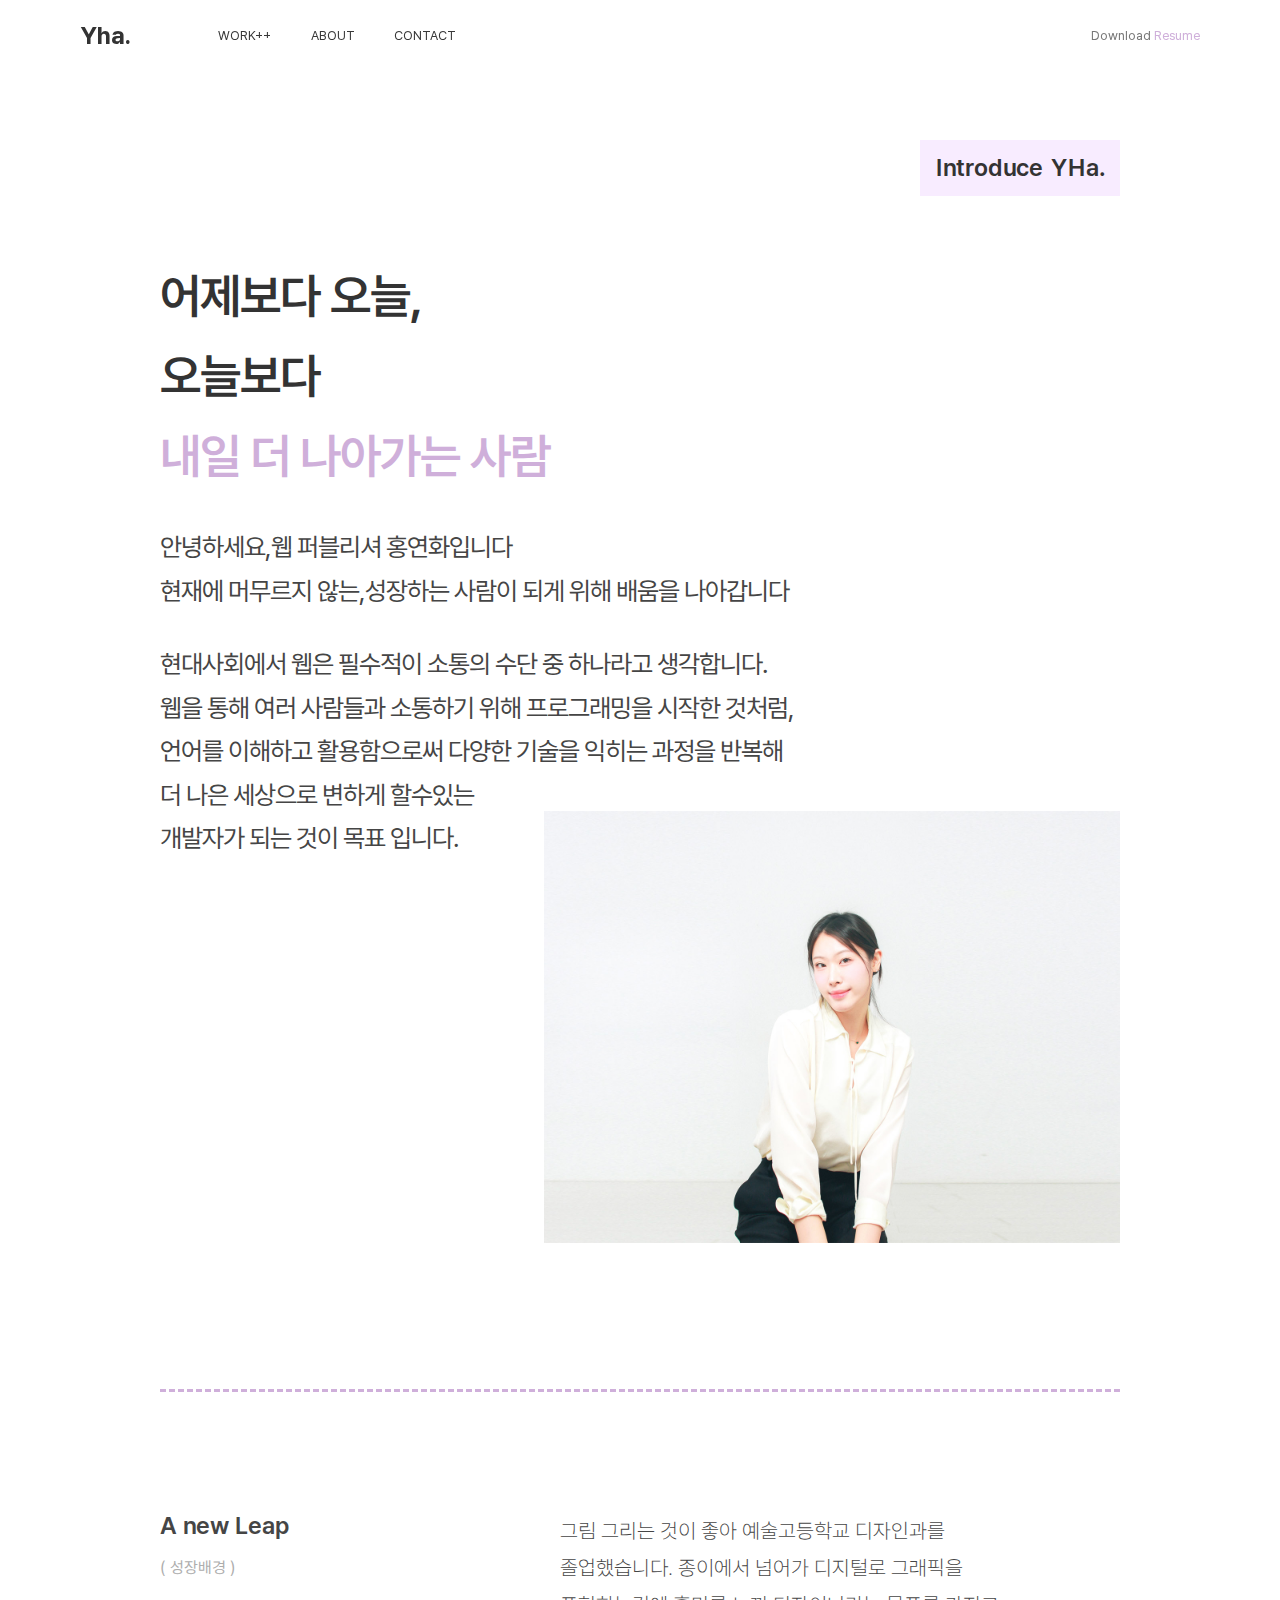
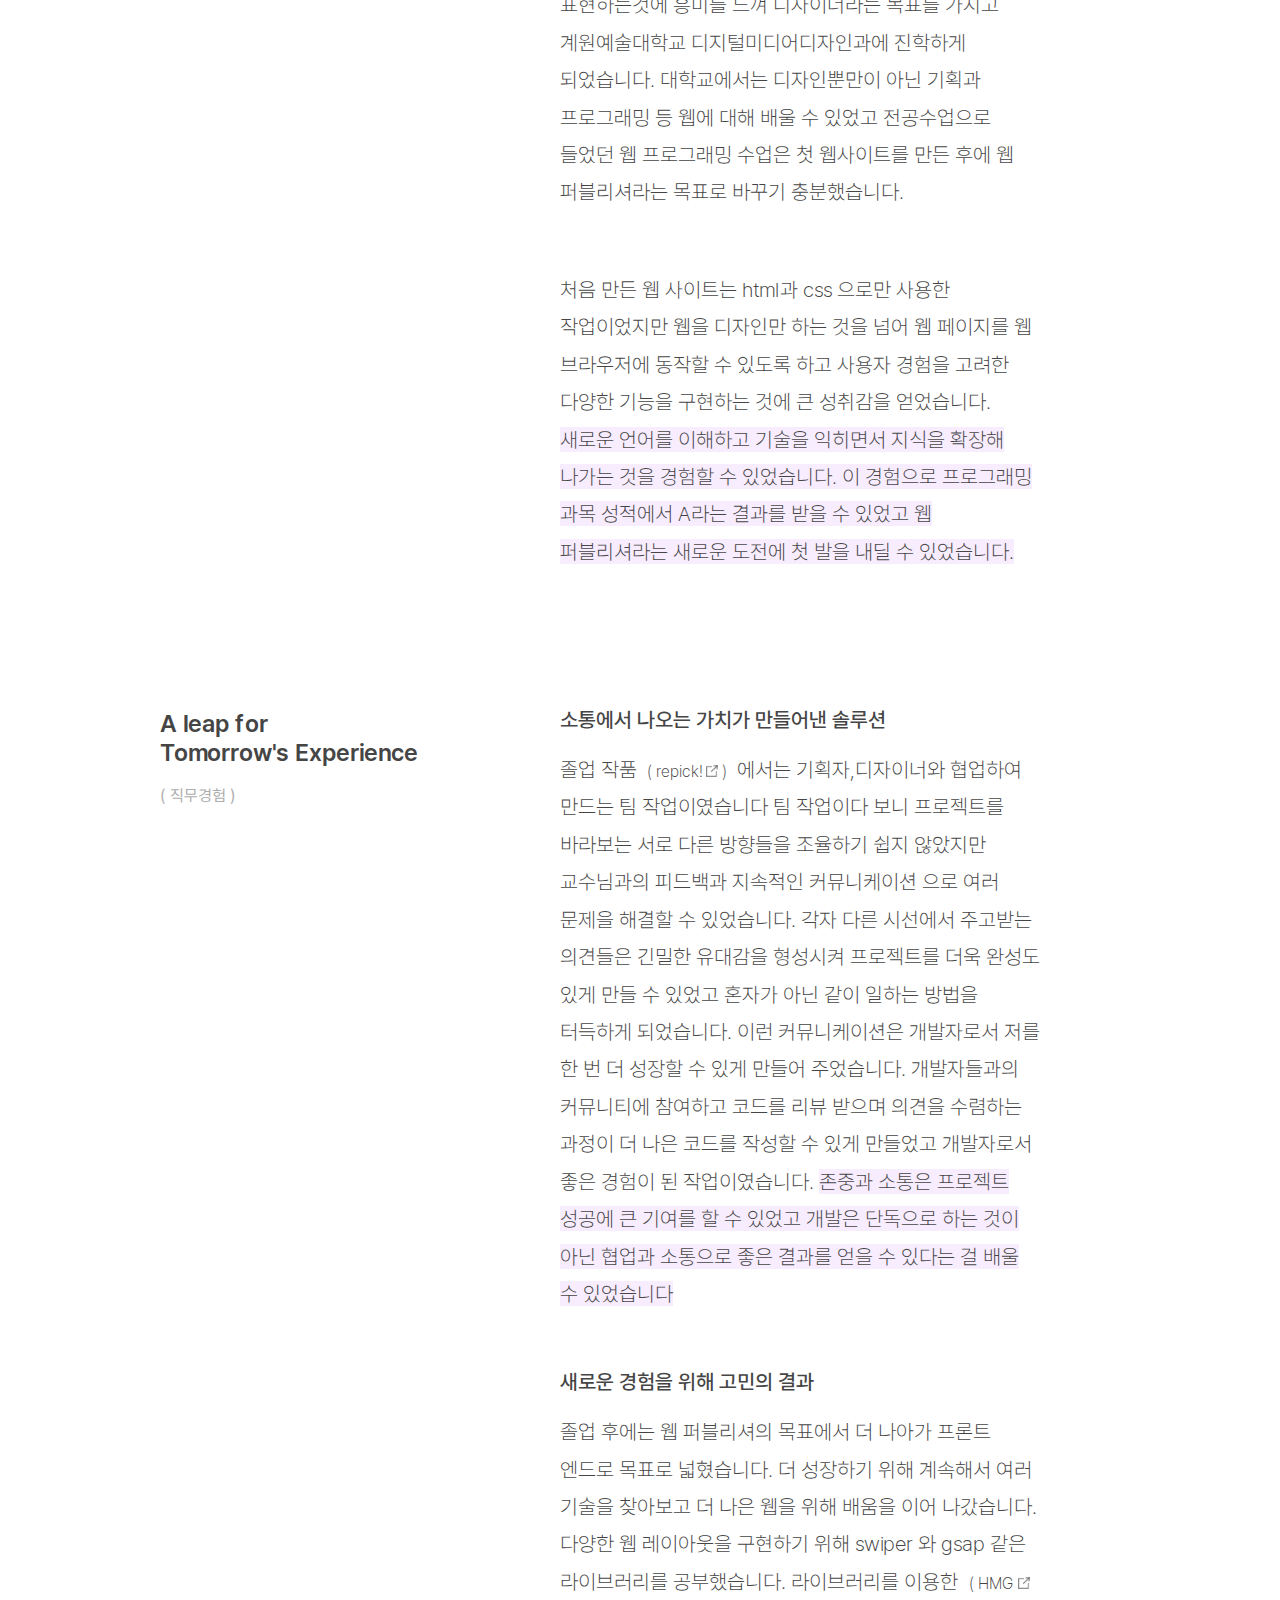
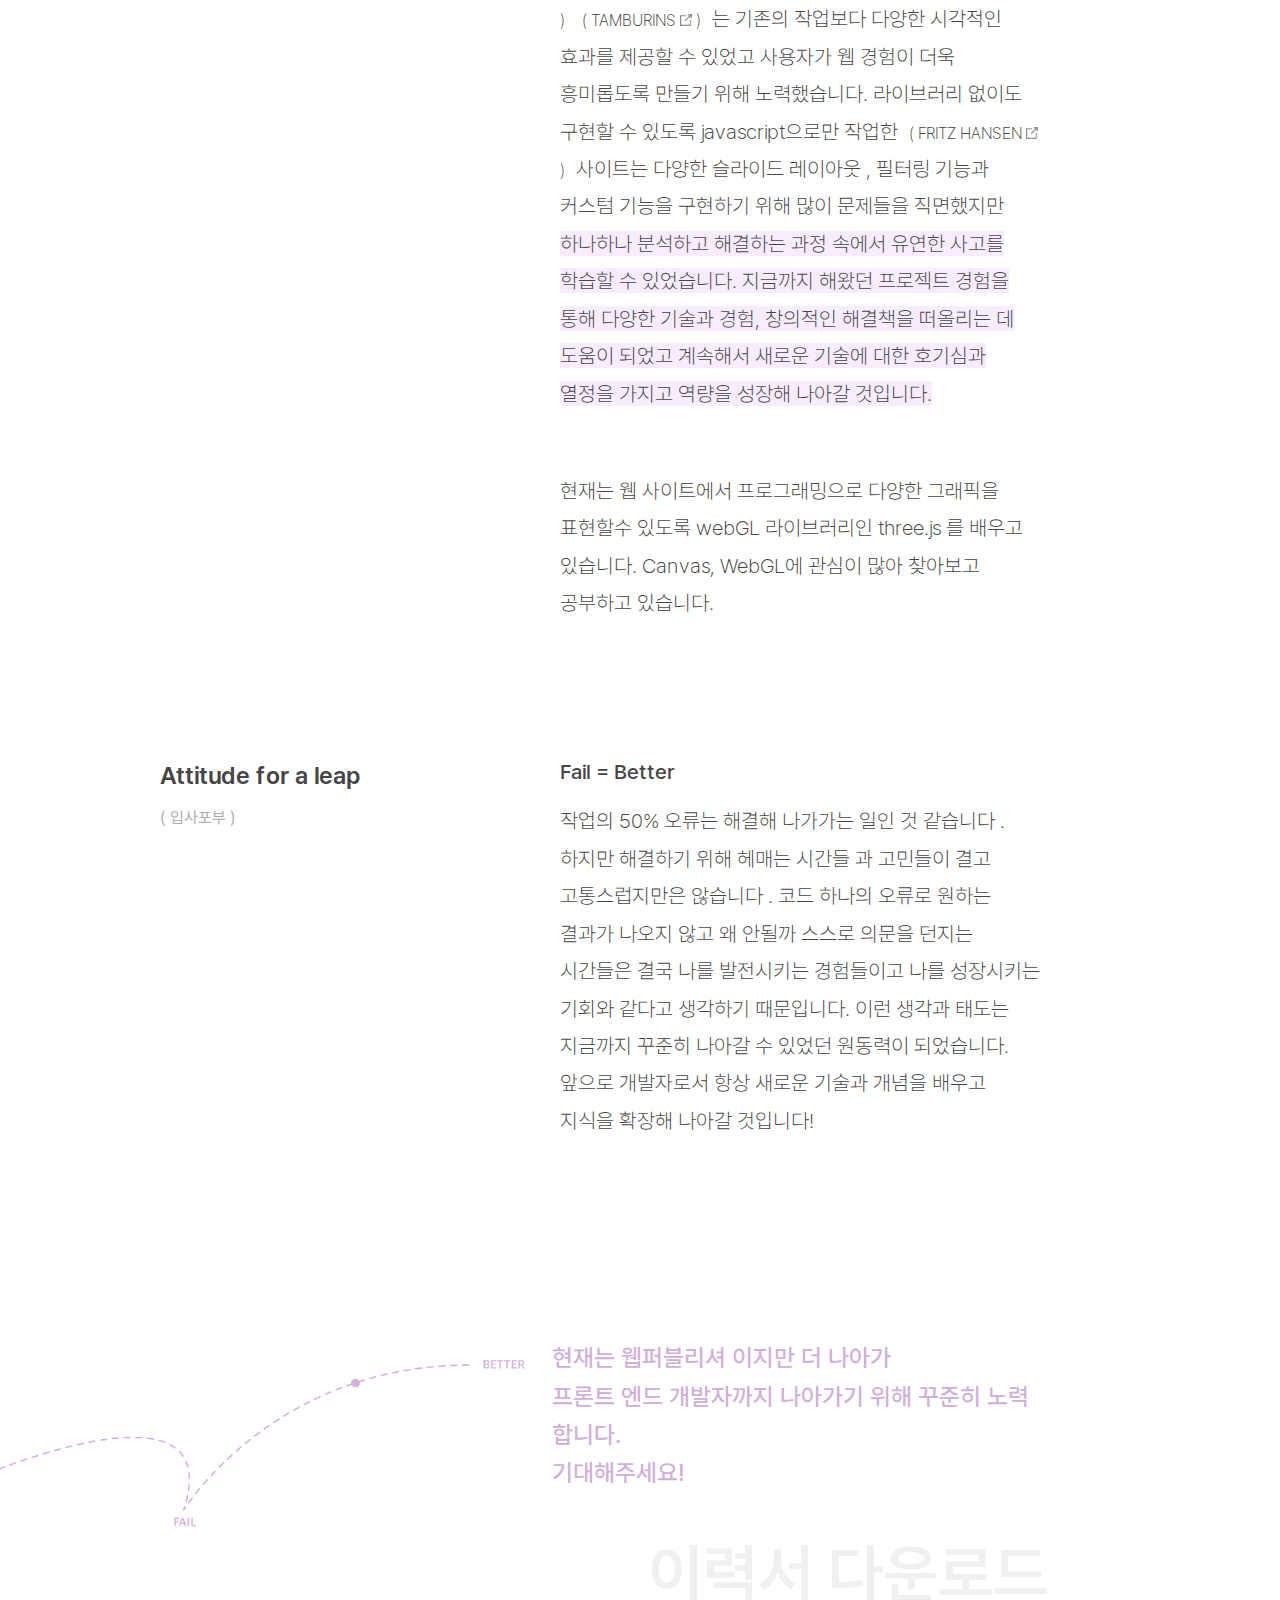
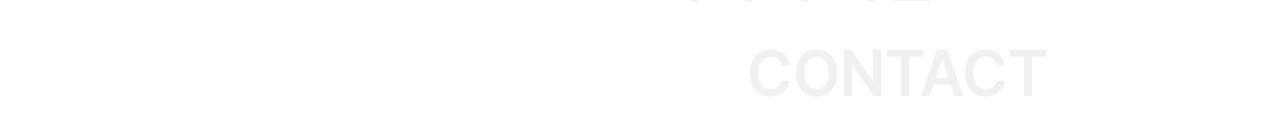
==== about.html @ d507a678 "commit" ====
<!DOCTYPE html>
<html lang="ko">
<head>
    <meta charset="UTF-8">
    <meta http-equiv="X-UA-Compatible" content="IE=edge">
    <meta name="viewport" content="width=device-width, initial-scale=1.0">
    <title>YHa.portfoilo</title>
    <link rel="stylesheet" href="./asset/css/style.css">
    <link href="https://fonts.googleapis.com/css2?family=DM+Sans:wght@400;700&family=Oswald:wght@500&display=swap" rel="stylesheet">
</head>
<body>
    <header>
        <div class="inner">
            <nav class="navigation">
                <div class="logo_wrap">
                    <h1 class="logo">
                        <a href="logo_link">
                            <span>Yha.</span>
                        </a>
                    </h1>
                </div>
                <div class="menu_group">
                    <ul class="menu_item">
                        <li>
                            <a href="" class="menu_link workLink">
                                 <span>(</span>
                                 <strong>WORK++</strong>
                                 <span>)</span>
                            </a>
                        </li>
                        <li>
                            <a href="" class="menu_link aboutLink">
                                <span>(</span>
                                <strong>ABOUT</strong>
                                <span>)</span>
                           </a>
                        </li>
                        <li>
                            <a href="" class="menu_link contactLink">
                                <span>(</span>
                                <strong>CONTACT</strong>
                                <span>)</span>
                           </a>
                        </li>
                        

                    </ul>
                    <div class="resume">
                        <a href="./asset/img/홍연화_이력서_자기소개서.pdf" download class="resume_link">
                            Download <span>Resume</span>
                        </a>
                    </div>
                </div>
                <div class="m_btn">
                    <a href="">
                        <i></i>
                        <i></i>
                    </a>
                </div>
            </nav>
        </div>
    </header>
    <main>
        <div class="inner">
            <div class="introduce_area">
                <section class="sc_intro">
                    <div class="intro_yha">
                        <strong>Introduce<span>YHa.</span></strong>
                    </div>
                    <div class="txt_wrap">
                        <h2 class="main_title">
                            <strong><span>어제보다 오늘,</span></strong>
                            <strong><span>오늘보다</span></strong>
                            <strong class = "bold"><span>내일 더 나아가는 사람</span></strong>
                        </h2>
                        <h3 class="sub_title">
                            안녕하세요,웹 퍼블리셔 홍연화입니다<br>
                            현재에 머무르지 않는,성장하는 사람이 되게 위해 배움을 나아갑니다
                        </h3>
                        <p class="explan">
                            현대사회에서 웹은 필수적이 소통의 수단 중 하나라고 생각합니다.<br>
                            웹을 통해 여러 사람들과 소통하기 위해 프로그래밍을 시작한 것처럼,<br>
                            언어를 이해하고 활용함으로써 다양한 기술을 익히는 과정을 반복해 <br>
                            더 나은 세상으로 변하게 할수있는<br>
                            개발자가 되는 것이 목표 입니다.

                        </p>
                    </div>
                    <div class="img_wrap">
                        <div class="img_box">
                            <img src="./asset/img/aboutImg.jpg" alt="자기소개 이미지 사진">
                        </div>
                    </div>
                </section>
                <div class="contect_group">
                    <section class="sc_bg">
                        <div class="title">
                            <h4>A new Leap</h4>
                            <span>( 성장배경 ) </span>
                        </div>
                        <div class="explan_wrap">
                            <p class="explan">
                                그림 그리는 것이 좋아 예술고등학교 디자인과를 졸업했습니다. 
                                종이에서 넘어가 디지털로 그래픽을 표현하는것에 흥미를 느껴 디자이너라는 목표를 
                                가지고 계원예술대학교 디지털미디어디자인과에 진학하게 되었습니다. 대학교에서는
                                디자인뿐만이 아닌 기획과 프로그래밍 등 웹에 대해 배울 수 있었고 전공수업으로 
                                들었던 웹 프로그래밍 수업은 첫 웹사이트를 만든 후에 웹 퍼블리셔라는 목표로 바꾸기 충분했습니다.
                            </p>
                            <p class="explan">
                                처음 만든 웹 사이트는 html과 css 으로만 사용한 작업이었지만 웹을 디자인만 하는 
                                것을 넘어 웹 페이지를 웹 브라우저에 동작할 수 있도록 하고 사용자 경험을 고려한 
                                다양한 기능을 구현하는 것에 큰 성취감을 얻었습니다. <span class="bold"> 새로운 언어를 이해하고 
                                기술을 익히면서 지식을 확장해 나가는 것을 경험할 수 있었습니다.
                                이 경험으로 프로그래밍 과목 성적에서 A라는 결과를 받을 수 있었고
                                웹 퍼블리셔라는 새로운 도전에 첫 발을 내딜 수 있었습니다.</span>
                            </p>
                        </div>
                    </section>
                    <section class="sc_experience">
                        <div class="title">
                            <h4>A leap for <br>
                                Tomorrow's  Experience
                            </h4>
                            <span>( 직무경험 ) </span>
                        </div>
                        <div class="explan_wrap">
                            <div class="explan_box">
                                <strong class="tit">소통에서 나오는 가치가 만들어낸 솔루션</strong>
                                <p class="explan">
                                    졸업 작품<a href="" class="link"> ( <span>repick!</span> <img src="./asset/img/link_icon.png" alt=""> ) </a>
                                    에서는 기획자,디자이너와 협업하여 만드는 팀 작업이였습니다
                                    팀 작업이다 보니 프로젝트를 바라보는 서로 다른 방향들을 조율하기 쉽지 않았지만
                                    교수님과의 피드백과 지속적인 커뮤니케이션 으로 여러 문제을 해결할 수 있었습니다.
                                    각자 다른 시선에서 주고받는 의견들은 긴밀한 유대감을 형성시켜 프로젝트를 더욱 
                                    완성도 있게 만들 수 있었고 혼자가 아닌 같이 일하는 방법을 터득하게 되었습니다.
                                    이런 커뮤니케이션은 개발자로서 저를 한 번 더 성장할 수 있게 만들어 주었습니다.
                                    개발자들과의 커뮤니티에 참여하고 코드를 리뷰 받으며 의견을 수렴하는 과정이 
                                    더 나은 코드를 작성할 수 있게 만들었고 개발자로서 좋은 경험이 된 작업이였습니다. 
                                    <span class="bold">
                                        존중과 소통은 프로젝트 성공에 큰 기여를 할 수 있었고 개발은 단독으로 하는 것이 
                                        아닌 협업과 소통으로 좋은 결과를 얻을 수 있다는 걸 배울 수 있었습니다
                                    </span>
                                </p>
                                
                            </div>
                            <div class="explan_box">
                                <strong class="tit">새로운 경험을 위해 고민의 결과</strong>
                                <p class="explan">
                                    졸업 후에는 웹 퍼블리셔의 목표에서 더 나아가 프론트 엔드로 목표로 넓혔습니다. 
                                    더 성장하기 위해 계속해서 여러 기술을 찾아보고 더 나은 웹을 위해 배움을 이어 
                                    나갔습니다. 다양한 웹 레이아웃을 구현하기 위해 swiper 와 gsap 같은 라이브러리를
                                    공부했습니다. 라이브러리를 이용한 
                                    <a href="" class="link">( <span>HMG</span> <img src="./asset/img/link_icon.png" alt=""> )</a>  
                                    <a href="" class="link">( <span>TAMBURINS</span> <img src="./asset/img/link_icon.png" alt=""> )</a>  
                                    는 기존의 작업보다 
                                    다양한 시각적인 효과를 제공할 수 있었고 사용자가 웹 경험이 더욱 흥미롭도록
                                    만들기 위해 노력했습니다. 라이브러리 없이도 구현할 수 있도록  javascript으로만
                                    작업한 
                                    <a href="" class="link">( <span>FRITZ HANSEN</span> <img src="./asset/img/link_icon.png" alt=""> )</a>
                                    사이트는 다양한 슬라이드 레이아웃 , 필터링 기능과 커스텀 기능을 구현하기 위해 
                                    많이 문제들을 직면했지만 
                                    <span class="bold">
                                        하나하나 분석하고 해결하는 과정 속에서 유연한 사고를
                                        학습할 수 있었습니다. 지금까지 해왔던 프로젝트 경험을 통해 다양한 기술과 경험, 
                                        창의적인 해결책을 떠올리는 데 도움이 되었고 계속해서 새로운 기술에 대한 
                                        호기심과 열정을 가지고 역량을 성장해 나아갈 것입니다.
                                    </span>
                                </p>
                            </div>
                            <div class="explan_box">
                                <p class="explan">
                                    현재는 웹 사이트에서 프로그래밍으로 다양한 그래픽을 표현할수 
                                    있도록 webGL 라이브러리인 three.js 를 배우고 있습니다.
                                    Canvas, WebGL에 관심이 많아 찾아보고 공부하고 있습니다.
                                </p>
                            </div>
                        </div>
                    </section>
                    <section class="sc_attitude">
                        <div class="title">
                            <h4>Attitude for a leap</h4>
                            <span>( 입사포부 )</span>
                        </div>
                        <div class="explan_wrap">
                            <strong class="tit">Fail = Better</strong>
                            <p class="explan">
                                작업의 50% 오류는 해결해 나가가는 일인 것 같습니다 . 하지만 해결하기 위해 
                                헤매는 시간들 과 고민들이 결고 고통스럽지만은 않습니다 . 코드 하나의 오류로 
                                원하는 결과가 나오지 않고 왜 안될까 스스로 의문을 던지는 시간들은 결국 나를 
                                발전시키는 경험들이고 나를 성장시키는 기회와 같다고 생각하기 때문입니다. 
                                이런 생각과 태도는 지금까지 꾸준히 나아갈 수 있었던 원동력이 되었습니다.
                                앞으로 개발자로서 항상 새로운 기술과 개념을 배우고 지식을 확장해 나아갈 것입니다!
                            </p>
                        </div>
                    </section>
                </div>
            </div>
        </div>
        <div class="footer_wrap">
            <div class="img_wrap">
                <div class="img_box"><img src="./asset/img/Fail_better.png" alt=""></div>
            </div>
            
            <div class="txt_wrap">
                <p class="explan">
                    현재는 웹퍼블리셔 이지만 더 나아가 <br>
                    프론트 엔드 개발자까지 나아가기 위해 꾸준히 노력합니다.<br>
                    기대해주세요!
                </p>
                <div class="resume">
                    <a href="./asset/img/홍연화_이력서_자기소개서.pdf" download class="download" >이력서 다운로드</a>
                    <a href="" class="contactLink">CONTACT</a>
                </div>
            </div>
            
        </div>
    </main>
 
    <script src="./asset/js/common.js"></script>
    <script src="./asset/js/about.js"></script>
</body>
</html>
---- asset/css/style.css ----
@charset "UTF-8";
@import url("https://fonts.googleapis.com/css2?family=DM+Sans:wght@400;700&family=Oswald:wght@500&display=swap");
@font-face {
  font-family: "Pretendard";
  font-weight: 700;
  font-display: swap;
  src: url("../font/Pretendard-Bold.woff") format("woff");
}
@font-face {
  font-family: "Pretendard";
  font-weight: 600;
  font-display: swap;
  src: url("../font/Pretendard-SemiBold.woff") format("woff");
}
@font-face {
  font-family: "Pretendard";
  font-weight: 500;
  font-display: swap;
  src: url("../font/Pretendard-Medium.woff") format("woff");
}
@font-face {
  font-family: "Pretendard";
  font-weight: 400;
  font-display: swap;
  src: url("../font/Pretendard-Regular.woff") format("woff");
}
@font-face {
  font-family: "Pretendard";
  font-weight: 300;
  font-display: swap;
  src: url("../font/Pretendard-Light.woff") format("woff");
}
@font-face {
  font-family: "Pretendard";
  font-weight: 200;
  font-display: swap;
  src: url("../font/Pretendard-ExtraLight.woff") format("woff");
}
:root {
  --bgColor: #f4f2f4;
  --bgColorG:#ebebeb;
  --pointColor: #cfafda;
}

body {
  font-family: "Pretendard";
  font-size: 16px;
  color: #222;
  position: relative;
  line-height: 1;
}

.blind {
  position: absolute;
  width: 1px;
  height: 1px;
  overflow: hidden;
  clip: rect(0 0 0 0);
  margin: -1px;
}

.inner {
  padding: 0 6.25vw;
  box-sizing: border-box;
}

html, body, div, span, applet, object, iframe,
h1, h2, h3, h4, h5, h6, p, blockquote, pre,
a, abbr, acronym, address, big, cite, code,
del, dfn, em, img, ins, kbd, q, s, samp,
small, strike, strong, sub, sup, tt, var,
b, u, i, center,
dl, dt, dd, ol, ul, li,
fieldset, form, label, legend,
table, caption, tbody, tfoot, thead, tr, th, td,
article, aside, canvas, details, embed,
figure, figcaption, footer, header, hgroup,
menu, nav, output, ruby, section, summary,
time, mark, audio, video {
  margin: 0;
  padding: 0;
  border: 0;
  font-size: 100%;
  font: inherit;
  vertical-align: baseline;
}

/* HTML5 display-role reset for older browsers */
article, aside, details, figcaption, figure,
footer, header, hgroup, menu, nav, section {
  display: block;
}

body {
  line-height: 1;
}

ol, ul {
  list-style: none;
}

blockquote, q {
  quotes: none;
}

blockquote:before, blockquote:after,
q:before, q:after {
  content: "";
  content: none;
}

table {
  border-collapse: collapse;
  border-spacing: 0;
}

a {
  text-decoration: none;
  color: inherit;
}

img {
  vertical-align: top;
}

button {
  border: 0;
  outline: none;
  box-shadow: none;
  background-color: transparent;
}

header {
  position: relative;
  width: 100%;
  z-index: 100;
  color: #383838;
  position: fixed;
  top: 0;
  left: 0;
  font-family: "Pretendard";
}
header ::before {
  content: "";
  position: fixed;
  top: 0;
  left: 0;
  width: 100%;
  height: 0px;
  background-color: transparent;
  -webkit-backdrop-filter: blur(3px);
          backdrop-filter: blur(3px);
  z-index: -1;
  transition: all 0.5s ease;
}
header.on ::before {
  height: 80px;
}

.navigation {
  position: relative;
  display: flex;
  align-items: center;
  justify-content: space-between;
  padding: 1.5rem 0;
  box-sizing: border-box;
}
.navigation .logo_wrap {
  position: relative;
  width: auto;
  margin-right: 6.25vw;
}
.navigation .logo_wrap .logo {
  color: #333333;
  font-size: 1.5rem;
  font-weight: 700;
}
.navigation .logo_wrap .logo a {
  display: block;
  display: flex;
  align-items: center;
}
.navigation .menu_group {
  position: relative;
  width: 100%;
  display: flex;
  align-items: center;
  justify-content: space-between;
  font-size: 0.8rem;
  font-weight: 400;
}
@media (max-width: 767px) {
  .navigation .menu_group {
    display: none;
    opacity: 0;
    flex-direction: column;
    justify-content: start;
    align-items: start;
    position: fixed;
    top: 0;
    right: 0;
    width: 100%;
    height: 100%;
    padding: 6.25vw;
    box-sizing: border-box;
    font-size: 2rem;
    font-weight: 600;
    background-color: rgba(0, 0, 0, 0.9450980392);
    color: #fff;
  }
}
.navigation .menu_group .menu_item {
  position: relative;
  display: flex;
}
@media (max-width: 767px) {
  .navigation .menu_group .menu_item {
    flex-direction: column;
    width: 100%;
    margin-top: 2rem;
    padding: 2rem 0;
    box-sizing: border-box;
    border-bottom: 1px solid #ADADAD;
  }
}
.navigation .menu_group .menu_item li:not(:nth-child(3)) {
  margin-right: 2vw;
}
@media (max-width: 767px) {
  .navigation .menu_group .menu_item li {
    margin: 1rem 0;
  }
}
.navigation .menu_group .menu_item li a {
  display: block;
}
.navigation .menu_group .menu_item li a span {
  display: inline-block;
  opacity: 0;
  visibility: hidden;
  transition: 0.3s ease;
}
.navigation .menu_group .menu_item li a span:nth-child(1) {
  transform: translateX(0);
}
.navigation .menu_group .menu_item li a span:nth-child(3) {
  transform: translateX(0);
}
.navigation .menu_group .menu_item li a:hover span {
  opacity: 1;
  visibility: visible;
}
.navigation .menu_group .menu_item li a:hover span:nth-child(1) {
  transform: translateX(-0.5rem);
}
.navigation .menu_group .menu_item li a:hover span:nth-child(3) {
  transform: translateX(0.5rem);
}
.navigation .menu_group .resume {
  position: relative;
  color: #777777;
  line-height: 1.8;
}
@media (max-width: 767px) {
  .navigation .menu_group .resume {
    width: 100%;
    margin-top: 2rem;
    padding: 6.25vw 20px;
    box-sizing: border-box;
  }
}
.navigation .menu_group .resume a {
  display: block;
}
.navigation .menu_group .resume span {
  color: var(--pointColor);
}
.navigation .menu_group .resume :hover ::after {
  width: 100%;
}
@media (max-width: 767px) {
  .navigation .menu_group .resume :hover ::after {
    width: 0;
  }
}
.navigation .menu_group .resume ::after {
  content: "";
  display: block;
  width: 0%;
  height: 2px;
  position: absolute;
  bottom: 0;
  left: 0;
  background-color: var(--pointColor);
  transition: all 0.5s ease;
}
.navigation .m_btn {
  position: relative;
  width: 100%;
  height: 32px;
  display: none;
}
@media (max-width: 767px) {
  .navigation .m_btn {
    display: block;
  }
}
.navigation .m_btn a {
  position: absolute;
  top: 0;
  right: 0;
  width: 32px;
  height: 100%;
  display: flex;
  flex-direction: column;
  justify-content: space-evenly;
}
.navigation .m_btn a i {
  display: block;
  width: 100%;
  height: 3px;
  background-color: #000;
  transform-origin: 25% 45%;
  transition: all 0.5s ease;
}
.navigation .m_btn a i.open {
  background-color: #fff;
}
.navigation .m_btn a i.open:nth-child(1) {
  transform: rotate(45deg);
}
.navigation .m_btn a i.open:nth-child(2) {
  transform: rotate(-45deg);
}

main {
  position: relative;
  width: 100%;
  height: auto;
}

.sc_main {
  position: relative;
  width: 100%;
  height: calc(100vh - 160px);
  margin: 80px 0;
  overflow: hidden;
}
.sc_main .main_visual {
  padding: 80px 0;
  box-sizing: border-box;
  display: flex;
  flex-direction: column;
  align-items: center;
}
@media (max-width: 767px) {
  .sc_main .main_visual {
    align-items: start;
    padding: 60px 0;
  }
}
.sc_main .main_visual .date {
  font-size: 1.5rem;
  font-weight: 500;
  color: #ccc;
}
@media (max-width: 1440px) {
  .sc_main .main_visual .date {
    font-size: 1.2rem;
  }
}
@media (max-width: 1024px) {
  .sc_main .main_visual .date {
    font-size: 1rem;
  }
}
.sc_main .main_visual .date span {
  margin-right: 1rem;
  color: var(--pointColor);
}
.sc_main .main_visual .title {
  margin: 120px 0 30px 0;
  cursor: pointer;
}
@media (max-width: 1440px) {
  .sc_main .main_visual .title {
    margin: 90px 0 30px 0;
  }
}
@media (max-width: 1440px) {
  .sc_main .main_visual .title {
    margin: 70px 0 20px 0;
  }
}
@media (max-width: 767px) {
  .sc_main .main_visual .title {
    margin: 60px 0 30px;
  }
}
.sc_main .main_visual .title .name {
  display: flex;
}
.sc_main .main_visual .title .name > strong {
  position: relative;
  height: 190px;
  overflow: hidden;
  display: block;
}
@media (max-width: 1440px) {
  .sc_main .main_visual .title .name > strong {
    height: 145px;
  }
}
@media (max-width: 1024px) {
  .sc_main .main_visual .title .name > strong {
    height: 110px;
  }
}
@media (max-width: 767px) {
  .sc_main .main_visual .title .name > strong {
    height: 60px;
  }
}
.sc_main .main_visual .title .name > strong:nth-child(1) {
  width: 160px;
  transform: translateX(30px);
}
@media (max-width: 1440px) {
  .sc_main .main_visual .title .name > strong:nth-child(1) {
    width: 120px;
  }
}
@media (max-width: 1024px) {
  .sc_main .main_visual .title .name > strong:nth-child(1) {
    width: 100px;
  }
}
@media (max-width: 767px) {
  .sc_main .main_visual .title .name > strong:nth-child(1) {
    width: 45px;
    transform: translateX(0);
  }
}
.sc_main .main_visual .title .name > strong:nth-child(2) {
  width: 128px;
}
@media (max-width: 1440px) {
  .sc_main .main_visual .title .name > strong:nth-child(2) {
    width: 95px;
  }
}
@media (max-width: 1024px) {
  .sc_main .main_visual .title .name > strong:nth-child(2) {
    width: 75px;
  }
}
@media (max-width: 767px) {
  .sc_main .main_visual .title .name > strong:nth-child(2) {
    width: 40px;
  }
}
.sc_main .main_visual .title .name > strong:nth-child(3) {
  width: 132px;
}
@media (max-width: 1440px) {
  .sc_main .main_visual .title .name > strong:nth-child(3) {
    width: 95px;
  }
}
@media (max-width: 1024px) {
  .sc_main .main_visual .title .name > strong:nth-child(3) {
    width: 75px;
  }
}
@media (max-width: 767px) {
  .sc_main .main_visual .title .name > strong:nth-child(3) {
    width: 40px;
  }
}
.sc_main .main_visual .title .name > strong:nth-child(4) {
  width: 135px;
}
@media (max-width: 1440px) {
  .sc_main .main_visual .title .name > strong:nth-child(4) {
    width: 95px;
  }
}
@media (max-width: 1024px) {
  .sc_main .main_visual .title .name > strong:nth-child(4) {
    width: 75px;
  }
}
@media (max-width: 767px) {
  .sc_main .main_visual .title .name > strong:nth-child(4) {
    width: 40px;
  }
}
.sc_main .main_visual .title .name > strong:nth-child(5) {
  width: 130px;
}
@media (max-width: 1440px) {
  .sc_main .main_visual .title .name > strong:nth-child(5) {
    width: 95px;
  }
}
@media (max-width: 1024px) {
  .sc_main .main_visual .title .name > strong:nth-child(5) {
    width: 75px;
  }
}
@media (max-width: 767px) {
  .sc_main .main_visual .title .name > strong:nth-child(5) {
    width: 40px;
  }
}
.sc_main .main_visual .title .name > strong:nth-child(6) {
  width: 184px;
}
@media (max-width: 1440px) {
  .sc_main .main_visual .title .name > strong:nth-child(6) {
    width: 135px;
  }
}
@media (max-width: 1024px) {
  .sc_main .main_visual .title .name > strong:nth-child(6) {
    width: 100px;
  }
}
@media (max-width: 767px) {
  .sc_main .main_visual .title .name > strong:nth-child(6) {
    width: 55px;
  }
}
.sc_main .main_visual .title .name > strong:nth-child(7) {
  width: 124px;
}
@media (max-width: 1440px) {
  .sc_main .main_visual .title .name > strong:nth-child(7) {
    width: 95px;
  }
}
@media (max-width: 1024px) {
  .sc_main .main_visual .title .name > strong:nth-child(7) {
    width: 70px;
  }
}
@media (max-width: 767px) {
  .sc_main .main_visual .title .name > strong:nth-child(7) {
    width: 35px;
  }
}
.sc_main .main_visual .title .name > strong span {
  position: absolute;
  width: 100%;
  height: 100%;
  bottom: -100%;
  left: 0;
  opacity: 0;
  font-size: 220px;
  font-weight: 700;
  color: #454545;
}
@media (max-width: 1440px) {
  .sc_main .main_visual .title .name > strong span {
    font-size: 160px;
  }
}
@media (max-width: 1024px) {
  .sc_main .main_visual .title .name > strong span {
    font-size: 120px;
  }
}
@media (max-width: 767px) {
  .sc_main .main_visual .title .name > strong span {
    font-size: 4rem;
  }
}
.sc_main .main_visual .intro {
  display: flex;
  justify-content: center;
}
@media (max-width: 767px) {
  .sc_main .main_visual .intro {
    flex-direction: column;
    width: 100%;
  }
}
.sc_main .main_visual .intro .line {
  margin-left: 9vw;
  width: 6.25vw;
  height: 3px;
}
@media (max-width: 767px) {
  .sc_main .main_visual .intro .line {
    margin: 0;
    width: 20vw;
    margin-bottom: 30px;
  }
}
.sc_main .main_visual .intro .line i {
  width: 0%;
  height: 100%;
  background-color: var(--pointColor);
  display: block;
  margin-top: 1vw;
}
.sc_main .main_visual .intro .explan {
  margin-left: 2vw;
}
@media (max-width: 767px) {
  .sc_main .main_visual .intro .explan {
    margin: 0;
  }
}
.sc_main .main_visual .intro .explan strong {
  position: relative;
  display: block;
  width: 420px;
  height: 3rem;
  overflow: hidden;
}
@media (max-width: 1440px) {
  .sc_main .main_visual .intro .explan strong {
    width: 320px;
    height: 2rem;
  }
}
@media (max-width: 1024px) {
  .sc_main .main_visual .intro .explan strong {
    width: 220px;
    height: 1.8rem;
  }
}
@media (max-width: 767px) {
  .sc_main .main_visual .intro .explan strong {
    width: 100%;
  }
}
.sc_main .main_visual .intro .explan strong:not(:first-child) {
  margin: 8px 0;
}
.sc_main .main_visual .intro .explan strong span {
  position: absolute;
  top: 100%;
  width: 100%;
  height: 100%;
  font-size: 2rem;
  font-weight: 400;
  line-height: 1.6;
  letter-spacing: -0.5px;
  color: #454545;
}
@media (max-width: 1440px) {
  .sc_main .main_visual .intro .explan strong span {
    font-size: 1.5rem;
  }
}
@media (max-width: 1024px) {
  .sc_main .main_visual .intro .explan strong span {
    font-size: 1.2rem;
  }
}
@media (max-width: 767px) {
  .sc_main .main_visual .intro .tag_wrap {
    display: none;
  }
}
.sc_main .main_visual .intro .tag_wrap .publisher {
  position: relative;
  padding: 60px;
  box-sizing: border-box;
  margin: 0 2vw;
  background-color: #454545;
  border-radius: 1rem;
  box-shadow: 10px 10px 30px rgba(0, 0, 0, 0.1882352941);
  text-align: center;
  opacity: 0;
}
.sc_main .main_visual .intro .tag_wrap .publisher.load {
  animation: loadAni 1s ease forwards;
}
@keyframes loadAni {
  0% {
    transform: translateX(3.125vw) translateY(-50px) rotate(0deg);
    opacity: 0;
  }
  75% {
    transform: translateX(3.125vw) translateY(-50px) rotate(-20deg);
  }
  85% {
    transform: translateX(3.125vw) translateY(-50px) rotate(10deg);
    opacity: 1;
  }
  100% {
    transform: translateX(3.125vw) translateY(-50px) rotate(-10deg);
    opacity: 1;
  }
}
@media (max-width: 1440px) {
  .sc_main .main_visual .intro .tag_wrap .publisher {
    padding: 40px;
    transform: translateX(3.125vw) translateY(-40px) rotate(-10deg);
  }
}
@media (max-width: 1024px) {
  .sc_main .main_visual .intro .tag_wrap .publisher {
    padding: 30px;
    transform: translateX(3.125vw) translateY(-30px) rotate(-10deg);
  }
}
.sc_main .main_visual .intro .tag_wrap .publisher::after {
  content: "";
  position: absolute;
  top: 50%;
  left: 50%;
  transform: translate(-50%, -50%);
  width: calc(100% - 2vw);
  height: calc(100% - 2vw);
  z-index: 1;
  border: 3px solid #f8ecff;
  border-radius: 0.8rem;
  border-style: dashed;
}
@media (max-width: 1440px) {
  .sc_main .main_visual .intro .tag_wrap .publisher::after {
    border: 2.5px solid #f8ecff;
    border-style: dashed;
  }
}
@media (max-width: 1024px) {
  .sc_main .main_visual .intro .tag_wrap .publisher::after {
    border: 1px solid #f8ecff;
    border-style: dashed;
  }
}
.sc_main .main_visual .intro .tag_wrap .publisher span {
  font-family: "DM Sans", sans-serif;
  font-size: 4rem;
  font-weight: 700;
  color: #f8ecff;
}
@media (max-width: 1440px) {
  .sc_main .main_visual .intro .tag_wrap .publisher span {
    font-size: 3rem;
  }
}
@media (max-width: 1024px) {
  .sc_main .main_visual .intro .tag_wrap .publisher span {
    font-size: 2.4rem;
  }
}
.sc_main .main_visual .link_work {
  position: fixed;
  left: 50%;
  transform: translateX(-50%);
  bottom: 80px;
}
@media (max-width: 767px) {
  .sc_main .main_visual .link_work {
    left: 0;
    transform: translateX(0);
    left: 6.25vw;
    bottom: 6.25vw;
  }
}
.sc_main .main_visual .link_work .link_wrap {
  position: relative;
  display: flex;
  align-items: center;
  background-color: #f8ecff;
  border-radius: 60px;
  padding: 1rem 1.25rem;
  box-sizing: border-box;
  font-size: 1.5rem;
  font-weight: 300;
  color: #454545;
}
@media (max-width: 767px) {
  .sc_main .main_visual .link_work .link_wrap {
    font-size: 1.2rem;
  }
}
.sc_main .main_visual .link_work .link_wrap .link_box {
  position: relative;
  width: 0;
  height: 26px;
  opacity: 0;
  overflow: hidden;
}
@media (max-width: 767px) {
  .sc_main .main_visual .link_work .link_wrap .link_box {
    opacity: 1;
    width: auto;
    height: auto;
    margin-right: 10px;
  }
}
.sc_main .main_visual .link_work .link_wrap .link_box strong {
  position: absolute;
  top: 0;
  left: 0;
  width: 100%;
  height: 100%;
  overflow: hidden;
}
@media (max-width: 767px) {
  .sc_main .main_visual .link_work .link_wrap .link_box strong {
    position: relative;
  }
}
.sc_main .bg_box {
  position: absolute;
  bottom: 0;
  left: 0;
  width: 100%;
  height: 100%;
  z-index: -1;
  background: url(../img/bg.png) no-repeat center bottom/contain;
}
@media (max-width: 767px) {
  .sc_main .bg_box {
    background: url(../img/bg_m.png) no-repeat center bottom/cover;
  }
}

main {
  position: relative;
  width: 100vw;
  height: auto;
  font-family: "Pretendard";
}

.sc_work {
  position: relative;
  width: 100%;
  height: 2492px;
}
@media (max-width: 1440px) {
  .sc_work {
    height: 1872px;
  }
}
@media (max-width: 1024px) {
  .sc_work {
    height: 1690px;
  }
}
@media (max-width: 767px) {
  .sc_work {
    height: 1100px;
  }
}
.sc_work .horison_wrap {
  position: fixed;
  top: 0;
  left: 0;
  width: 2492px;
  height: 100vh;
  display: flex;
}
@media (max-width: 1440px) {
  .sc_work .horison_wrap {
    width: 1872px;
  }
}
@media (max-width: 1024px) {
  .sc_work .horison_wrap {
    width: 1690px;
  }
}
@media (max-width: 767px) {
  .sc_work .horison_wrap {
    width: 1100px;
    align-items: end;
  }
}
.sc_work .horison_wrap .work_web {
  position: relative;
  width: 572px;
  height: 100%;
  display: flex;
  flex-direction: column;
  justify-content: end;
  padding-bottom: 6.25vw;
  box-sizing: border-box;
}
@media (max-width: 1440px) {
  .sc_work .horison_wrap .work_web {
    width: 432px;
  }
}
@media (max-width: 1024px) {
  .sc_work .horison_wrap .work_web {
    width: 390px;
  }
}
@media (max-width: 767px) {
  .sc_work .horison_wrap .work_web {
    position: fixed;
    top: 80px;
    left: 0;
    justify-content: start;
    width: 100%;
    height: calc(20% - 80px);
    padding: 0;
  }
}
.sc_work .horison_wrap .work_web .txt_wrap {
  position: absolute;
  width: 100%;
  height: 0;
  display: flex;
  flex-direction: column;
  align-items: center;
  overflow: hidden;
}
.sc_work .horison_wrap .work_web .txt_wrap.on {
  height: 32%;
  transition: all 0.5s ease;
}
@media (max-width: 767px) {
  .sc_work .horison_wrap .work_web .txt_wrap.on {
    height: 60px;
  }
}
@media (max-width: 767px) {
  .sc_work .horison_wrap .work_web .txt_wrap {
    padding: 0 6.25vw;
    box-sizing: border-box;
  }
}
.sc_work .horison_wrap .work_web .txt_wrap .title {
  font-size: 6.2rem;
  font-weight: 600;
  color: #333333;
  margin-bottom: 1vw;
}
@media (max-width: 1440px) {
  .sc_work .horison_wrap .work_web .txt_wrap .title {
    font-size: 4.2rem;
  }
}
@media (max-width: 1024px) {
  .sc_work .horison_wrap .work_web .txt_wrap .title {
    font-size: 3.2rem;
  }
}
@media (max-width: 767px) {
  .sc_work .horison_wrap .work_web .txt_wrap .title {
    font-size: 1.2rem;
  }
}
@media (max-width: 767px) {
  .sc_work .horison_wrap .work_web .txt_wrap .title br {
    display: none;
  }
}
.sc_work .horison_wrap .work_web .txt_wrap .title span {
  font-size: 4.5rem;
  vertical-align: top;
  letter-spacing: -3px;
}
@media (max-width: 1440px) {
  .sc_work .horison_wrap .work_web .txt_wrap .title span {
    font-size: 4rem;
  }
}
@media (max-width: 1024px) {
  .sc_work .horison_wrap .work_web .txt_wrap .title span {
    font-size: 3rem;
  }
}
@media (max-width: 767px) {
  .sc_work .horison_wrap .work_web .txt_wrap .title span {
    font-size: 1rem;
  }
}
.sc_work .horison_wrap .work_web .txt_wrap .sub {
  font-size: 3.2rem;
  font-weight: 600;
  color: var(--pointColor);
  line-height: 1;
}
@media (max-width: 1440px) {
  .sc_work .horison_wrap .work_web .txt_wrap .sub {
    font-size: 2.2rem;
  }
}
@media (max-width: 1024px) {
  .sc_work .horison_wrap .work_web .txt_wrap .sub {
    font-size: 1.6rem;
  }
}
@media (max-width: 767px) {
  .sc_work .horison_wrap .work_web .txt_wrap .sub {
    font-size: 1rem;
  }
}
.sc_work .horison_wrap .work_link {
  position: relative;
  width: 384px;
  height: 100%;
  display: flex;
  align-items: end;
  transition: all 0.5s ease;
}
.sc_work .horison_wrap .work_link.mouseDown {
  opacity: 50%;
}
@media (max-width: 1440px) {
  .sc_work .horison_wrap .work_link {
    width: 288px;
  }
}
@media (max-width: 1024px) {
  .sc_work .horison_wrap .work_link {
    width: 260px;
  }
}
@media (max-width: 767px) {
  .sc_work .horison_wrap .work_link {
    width: 220px;
  }
}
.sc_work .horison_wrap .work_link .work_group {
  width: 100%;
  height: 100%;
  display: flex;
  flex-direction: column;
  justify-content: end;
}
.sc_work .horison_wrap .work_link .work_group .num_wrap {
  padding: 0 0.5vw;
  box-sizing: border-box;
  margin-bottom: 60px;
}
@media (max-width: 767px) {
  .sc_work .horison_wrap .work_link .work_group .num_wrap {
    display: none;
  }
}
.sc_work .horison_wrap .work_link .work_group .num_wrap span {
  font-family: "Oswald", sans-serif;
  font-size: 2rem;
  letter-spacing: -1px;
  color: var(--pointColor);
  display: inline-block;
  transform-origin: bottom;
  opacity: 0;
  visibility: hidden;
  font-weight: 500;
  transform: rotate(90deg);
}
.sc_work .horison_wrap .work_link .work_group .txt_wrap {
  position: relative;
  width: 100%;
  min-height: 280px;
  padding: 0px 0.5vw;
  box-sizing: border-box;
  opacity: 0;
  visibility: hidden;
}
@media (max-width: 1440px) {
  .sc_work .horison_wrap .work_link .work_group .txt_wrap {
    min-height: 200px;
  }
}
@media (max-width: 767px) {
  .sc_work .horison_wrap .work_link .work_group .txt_wrap {
    min-height: 200px;
    padding: 0 6.25vw;
  }
}
.sc_work .horison_wrap .work_link .work_group .txt_wrap .title {
  display: flex;
  align-items: center;
  justify-content: space-between;
  color: #454545;
}
@media (max-width: 767px) {
  .sc_work .horison_wrap .work_link .work_group .txt_wrap .title {
    flex-direction: column;
    align-items: start;
    line-height: 1.6;
  }
}
.sc_work .horison_wrap .work_link .work_group .txt_wrap .title .tit {
  font-size: 1.5rem;
  font-weight: 600;
}
@media (max-width: 1440px) {
  .sc_work .horison_wrap .work_link .work_group .txt_wrap .title .tit {
    font-size: 1.2rem;
  }
}
@media (max-width: 767px) {
  .sc_work .horison_wrap .work_link .work_group .txt_wrap .title .tit {
    font-size: 1.5rem;
  }
}
.sc_work .horison_wrap .work_link .work_group .txt_wrap .title .sub {
  font-size: 1rem;
  font-weight: 400;
  color: #454545;
}
@media (max-width: 1440px) {
  .sc_work .horison_wrap .work_link .work_group .txt_wrap .title .sub {
    font-size: 0.8rem;
  }
}
@media (max-width: 767px) {
  .sc_work .horison_wrap .work_link .work_group .txt_wrap .title .sub {
    font-size: 1rem;
  }
}
.sc_work .horison_wrap .work_link .work_group .txt_wrap .skill {
  margin: 20px 0;
}
.sc_work .horison_wrap .work_link .work_group .txt_wrap .skill li {
  margin: 1vw 0;
  font-size: 1rem;
  font-weight: 300;
  color: #888;
}
@media (max-width: 1440px) {
  .sc_work .horison_wrap .work_link .work_group .txt_wrap .skill li {
    font-size: 0.5rem;
    margin: 0.5rem 0;
  }
}
.sc_work .horison_wrap .work_link .work_group .img_wrap {
  position: relative;
  width: 100%;
  height: 531px;
  overflow: hidden;
}
@media (max-width: 1440px) {
  .sc_work .horison_wrap .work_link .work_group .img_wrap {
    height: 400px;
  }
}
@media (max-width: 1024px) {
  .sc_work .horison_wrap .work_link .work_group .img_wrap {
    height: 360px;
  }
}
@media (max-width: 767px) {
  .sc_work .horison_wrap .work_link .work_group .img_wrap {
    height: 304px;
  }
}
.sc_work .horison_wrap .work_link .work_group .img_wrap img {
  display: block;
  position: absolute;
  top: 0;
  left: 0;
  width: 100%;
  height: 0%;
  opacity: 0;
  -o-object-fit: cover;
     object-fit: cover;
}

.work_page {
  position: relative;
  display: none;
}
.work_page .work_wrap {
  display: none;
  position: absolute;
  top: 0;
  left: 0;
  width: 100%;
  height: auto;
  z-index: -1;
  overflow: hidden;
  background-color: var(--bgColorG);
}
@media (max-width: 767px) {
  .work_page .work_wrap {
    padding-bottom: 80px;
    box-sizing: border-box;
  }
}
.work_page .work_wrap .work_intro {
  position: relative;
  width: 100%;
  height: 100vh;
  display: flex;
  flex-direction: column;
  justify-content: end;
  align-items: center;
}
@media (max-width: 767px) {
  .work_page .work_wrap .work_intro {
    height: 35vh;
  }
}
.work_page .work_wrap .work_intro .txt_wrap {
  position: relative;
  z-index: 1;
  width: 25%;
  margin: 0 auto;
  height: 60%;
  opacity: 0;
  visibility: hidden;
  transform: translateY(160px);
  transition: all 0.5s ease;
  display: block;
}
@media (max-width: 1440px) {
  .work_page .work_wrap .work_intro .txt_wrap {
    width: 40%;
  }
}
@media (max-width: 1024px) {
  .work_page .work_wrap .work_intro .txt_wrap {
    width: 50%;
  }
}
@media (max-width: 767px) {
  .work_page .work_wrap .work_intro .txt_wrap {
    display: none;
  }
}
.work_page .work_wrap .work_intro .txt_wrap.on {
  opacity: 1;
  visibility: visible;
  transform: translateY(80px);
}
.work_page .work_wrap .work_intro .txt_wrap .title {
  position: relative;
  width: 100%;
  height: 40px;
  margin-bottom: 6.25vw;
}
.work_page .work_wrap .work_intro .txt_wrap .title .tit {
  position: absolute;
  top: 50%;
  left: 0;
  transform: translateY(-50%);
  width: 50%;
  height: 0%;
  overflow: hidden;
}
.work_page .work_wrap .work_intro .txt_wrap .title .tit.on {
  height: 2rem;
  transition: all 0.5s ease;
}
.work_page .work_wrap .work_intro .txt_wrap .title .tit span {
  font-size: 2rem;
  font-weight: 700;
}
.work_page .work_wrap .work_intro .txt_wrap .title .sub {
  position: absolute;
  top: 50%;
  right: 0;
  transform: translateY(-50%);
  width: 50%;
  height: 0%;
  overflow: hidden;
}
.work_page .work_wrap .work_intro .txt_wrap .title .sub.on {
  height: 1rem;
  transition: all 0.5s ease;
}
.work_page .work_wrap .work_intro .txt_wrap .title .sub span {
  font-size: 1rem;
  font-weight: 500;
  float: right;
}
.work_page .work_wrap .work_intro .txt_wrap .skill {
  font-size: 0.8rem;
  font-weight: 400;
  line-height: 1.2;
}
.work_page .work_wrap .work_intro .txt_wrap .skill li {
  position: relative;
  width: 50%;
  height: 0;
  overflow: hidden;
  margin: 1rem 0;
  display: block;
}
.work_page .work_wrap .work_intro .txt_wrap .skill li.on {
  height: 1rem;
  transition: all 0.5s ease;
}
.work_page .work_wrap .work_intro .txt_wrap .skill span {
  position: absolute;
  top: 0;
  left: 0;
  width: 100%;
  height: 100%;
}
.work_page .work_wrap .work_content {
  position: relative;
  width: 100%;
  height: auto;
  display: flex;
}
@media (max-width: 767px) {
  .work_page .work_wrap .work_content {
    flex-direction: column-reverse;
  }
}
.work_page .work_wrap .work_content .info_group {
  position: relative;
  width: 28%;
  height: 100vh;
  padding: 6.25vw 3.125vw;
  box-sizing: border-box;
  display: flex;
  flex-direction: column;
  justify-content: center;
  background-color: #fff;
}
@media (max-width: 1024px) {
  .work_page .work_wrap .work_content .info_group {
    width: 30%;
  }
}
@media (max-width: 767px) {
  .work_page .work_wrap .work_content .info_group {
    width: 100%;
    height: auto;
    padding: 6.25vw;
  }
}
.work_page .work_wrap .work_content .info_group.fix {
  position: fixed;
  bottom: 0;
  right: 0;
  z-index: 1;
}
@media (max-width: 767px) {
  .work_page .work_wrap .work_content .info_group.fix {
    position: relative;
  }
}
.work_page .work_wrap .work_content .info_group .info_wrap .title {
  display: flex;
  flex-direction: column;
  align-items: start;
  margin-bottom: 2vw;
}
@media (max-width: 767px) {
  .work_page .work_wrap .work_content .info_group .info_wrap .title {
    margin-bottom: 1rem;
  }
}
.work_page .work_wrap .work_content .info_group .info_wrap .title .tit {
  font-size: 1.5rem;
  font-weight: 600;
  line-height: 1.5;
}
@media (max-width: 1024px) {
  .work_page .work_wrap .work_content .info_group .info_wrap .title .tit {
    font-size: 1.2rem;
  }
}
@media (max-width: 767px) {
  .work_page .work_wrap .work_content .info_group .info_wrap .title .tit {
    font-size: 2.5rem;
  }
}
.work_page .work_wrap .work_content .info_group .info_wrap .title .link {
  display: flex;
  align-items: center;
  font-size: 0.9rem;
  color: #666;
  font-weight: 300;
}
@media (max-width: 1024px) {
  .work_page .work_wrap .work_content .info_group .info_wrap .title .link {
    font-size: 0.8rem;
  }
}
@media (max-width: 767px) {
  .work_page .work_wrap .work_content .info_group .info_wrap .title .link {
    font-size: 1rem;
    color: #008cff;
  }
}
.work_page .work_wrap .work_content .info_group .info_wrap .title .link a {
  display: block;
}
.work_page .work_wrap .work_content .info_group .info_wrap .title .link a > img {
  width: 28px;
  -o-object-fit: contain;
     object-fit: contain;
  padding: 8px;
  box-sizing: border-box;
  filter: opacity(0.5) drop-shadow(0 0 0 #008cff);
}
.work_page .work_wrap .work_content .info_group .info_wrap .date {
  font-size: 1rem;
  font-weight: 700;
  color: var(--pointColor);
}
@media (max-width: 1024px) {
  .work_page .work_wrap .work_content .info_group .info_wrap .date {
    font-size: 0.9rem;
  }
}
.work_page .work_wrap .work_content .info_group .info_wrap .explan {
  font-size: 1rem;
  font-weight: 300;
  line-height: 1.6;
  margin: 2vw 0;
}
@media (max-width: 1440px) {
  .work_page .work_wrap .work_content .info_group .info_wrap .explan {
    font-size: 0.9rem;
  }
}
@media (max-width: 767px) {
  .work_page .work_wrap .work_content .info_group .info_wrap .explan {
    font-size: 1rem;
    margin: 1rem 0;
  }
}
.work_page .work_wrap .work_content .info_group .info_wrap .block {
  display: block;
  color: var(--pointColor);
  font-size: 30px;
  font-weight: 900;
}
@media (max-width: 767px) {
  .work_page .work_wrap .work_content .info_group .info_wrap .block {
    font-size: 1rem;
  }
}
.work_page .work_wrap .work_content .info_group .info_wrap .desc {
  position: relative;
  width: 100%;
  margin: 2vw 0;
}
@media (max-width: 1440px) {
  .work_page .work_wrap .work_content .info_group .info_wrap .desc {
    font-size: 0.8rem;
  }
}
@media (max-width: 767px) {
  .work_page .work_wrap .work_content .info_group .info_wrap .desc {
    margin: 16px 0;
    border-top: 1px solid #ADADAD;
  }
}
@media (max-width: 767px) {
  .work_page .work_wrap .work_content .info_group .info_wrap .desc ul {
    position: absolute;
    top: 0;
    left: 0;
    width: 100%;
    height: 100%;
    transition: all 0.5s ease;
    overflow: hidden;
    padding: 0 1rem;
    box-sizing: border-box;
    background-color: var(--bgColorG);
    border-bottom-left-radius: 0.5rem;
    border-bottom-right-radius: 0.5rem;
  }
}
.work_page .work_wrap .work_content .info_group .info_wrap .desc ul li {
  margin: 0.5vw 0;
  font-size: 0.9rem;
  font-weight: 300;
  line-height: 1.6;
}
@media (max-width: 767px) {
  .work_page .work_wrap .work_content .info_group .info_wrap .desc ul li {
    font-size: 1rem;
    margin: 8px 0;
  }
}
.work_page .work_wrap .work_content .info_group .info_wrap .skill li {
  color: var(--pointColor);
  font-size: 1rem;
  font-weight: 200;
  margin: 0.5rem 0;
  display: inline-block;
}
@media (max-width: 1024px) {
  .work_page .work_wrap .work_content .info_group .info_wrap .skill li {
    font-size: 0.6rem;
  }
}
@media (max-width: 767px) {
  .work_page .work_wrap .work_content .info_group .info_wrap .skill li {
    font-size: 0.8rem;
    font-weight: 400;
  }
}
.work_page .work_wrap .work_content .info_group .info_wrap .skill li:nth-child(2) {
  margin: 0 2vw;
}
.work_page .work_wrap .work_content .info_group .work_num {
  opacity: 0;
  position: absolute;
  bottom: 60px;
  right: 60px;
}
.work_page .work_wrap .work_content .info_group .work_num span {
  font-family: "Oswald", sans-serif;
  font-size: 3rem;
  font-weight: 500;
  letter-spacing: -1px;
  color: var(--pointColor);
}
.work_page .work_wrap .work_content .gallery_group {
  position: relative;
  width: 72%;
  margin-right: auto;
  padding: 6.25vw 0;
  box-sizing: border-box;
  display: flex;
  justify-content: center;
  align-items: center;
  flex-direction: column;
}
@media (max-width: 767px) {
  .work_page .work_wrap .work_content .gallery_group {
    width: 100%;
    margin: 0;
    padding: 1.5rem;
  }
}
.work_page .work_wrap .work_content .gallery_group li {
  width: 72%;
  margin: 3.125vw 0;
}
@media (max-width: 767px) {
  .work_page .work_wrap .work_content .gallery_group li {
    width: 100%;
    margin: 40px 0;
  }
}
.work_page .work_wrap .work_content .gallery_group li.content_row {
  display: flex;
  justify-content: space-between;
}
@media (max-width: 767px) {
  .work_page .work_wrap .work_content .gallery_group li.content_row {
    flex-direction: column;
  }
}
.work_page .work_wrap .work_content .gallery_group li.content_row .row_box {
  width: calc(50% - 1vw);
}
@media (max-width: 767px) {
  .work_page .work_wrap .work_content .gallery_group li.content_row .row_box {
    width: 100%;
    margin: 40px 0;
  }
}
.work_page .work_wrap .work_content .gallery_group .img_wrap {
  position: relative;
  width: 100%;
  border: 0px solid #444;
  border-radius: 10px;
  box-shadow: 10px 10px 30px rgba(0, 0, 0, 0.1254901961);
  background-color: #444;
  overflow: hidden;
}
.work_page .work_wrap .work_content .gallery_group .img_wrap video {
  display: block;
  width: 100%;
  -o-object-fit: contain;
     object-fit: contain;
  transform: scale(1.02);
  overflow: hidden;
}
@media (max-width: 767px) {
  .work_page .work_wrap .work_content .gallery_group .img_wrap {
    border-radius: 6px;
    box-shadow: 3px 3px 12px rgba(0, 0, 0, 0.1254901961);
  }
}
.work_page .work_wrap .work_content .gallery_group .txt_wrap {
  position: relative;
  margin-top: 3.125vw;
}
@media (max-width: 767px) {
  .work_page .work_wrap .work_content .gallery_group .txt_wrap {
    margin-top: 1rem;
  }
}
.work_page .work_wrap .work_content .gallery_group .txt_wrap .desc {
  position: relative;
  width: 100%;
  margin-bottom: 2vw;
  display: flex;
  align-items: center;
  justify-content: space-between;
}
.work_page .work_wrap .work_content .gallery_group .txt_wrap .desc strong {
  font-size: 1.5rem;
  font-weight: 600;
  color: var(--pointColor);
  display: block;
}
@media (max-width: 1024px) {
  .work_page .work_wrap .work_content .gallery_group .txt_wrap .desc strong {
    font-size: 1.2rem;
  }
}
@media (max-width: 767px) {
  .work_page .work_wrap .work_content .gallery_group .txt_wrap .desc strong {
    font-size: 1rem;
  }
}
.work_page .work_wrap .work_content .gallery_group .txt_wrap .desc span {
  font-size: 0.8rem;
  color: #008cff;
  padding: 0.3rem 0.6rem 0.4rem;
  box-sizing: border-box;
  border: 1px solid #008cff;
  border-radius: 50px;
  cursor: pointer;
  transition: all 0.5s ease;
}
@media (max-width: 1024px) {
  .work_page .work_wrap .work_content .gallery_group .txt_wrap .desc span {
    font-size: 0.8rem;
  }
}
.work_page .work_wrap .work_content .gallery_group .txt_wrap .desc span:hover {
  background-color: #008cff;
  color: #fff;
}
.work_page .work_wrap .work_content .gallery_group .txt_wrap p {
  position: relative;
  padding-left: 1rem;
  box-sizing: border-box;
  font-size: 1rem;
  font-weight: 400;
  line-height: 1.6;
  word-break: keep-all;
}
.work_page .work_wrap .work_content .gallery_group .txt_wrap p::before {
  content: "·";
  position: absolute;
  left: 0;
  font-weight: 900;
  margin-right: 1rem;
}
@media (max-width: 1024px) {
  .work_page .work_wrap .work_content .gallery_group .txt_wrap p {
    font-size: 0.9rem;
  }
}
@media (max-width: 767px) {
  .work_page .work_wrap .work_content .gallery_group .txt_wrap p {
    font-size: 0.8rem;
  }
}
.work_page .fritz_area .work_intro {
  background: url(../img/Fritze-intro.jpg) no-repeat center center/cover;
  background-attachment: fixed;
  background-position: center;
}
@media (max-width: 767px) {
  .work_page .fritz_area .work_intro {
    background: url(../img/mobile/fritz_intro_m.jpg) no-repeat center center/cover;
  }
}
@media (max-width: 767px) {
  .work_page .fritz_area .info_group .desc {
    height: 0;
    transition: all 0.5s ease;
  }
  .work_page .fritz_area .info_group .desc.on {
    height: 280px;
  }
}
.work_page .tanburins_area .work_intro {
  background: url(../img/tamburins_intro.jpg) no-repeat center center/cover;
  background-attachment: fixed;
  background-position: center;
}
@media (max-width: 767px) {
  .work_page .tanburins_area .work_intro {
    background: url(../img/mobile/tamburins_intro_m.jpg) no-repeat center center/cover;
  }
}
.work_page .tanburins_area .work_intro .txt_wrap {
  color: #fff;
}
.work_page .tanburins_area .work_intro .txt_wrap .skill li {
  color: #fff;
}
@media (max-width: 767px) {
  .work_page .tanburins_area .info_group .desc {
    height: 0;
    transition: all 0.5s ease;
  }
  .work_page .tanburins_area .info_group .desc.on {
    height: 210px;
  }
}
.work_page .spotfy_area .work_intro {
  background: url(../img/spotfy_intro.jpg) no-repeat center center/cover;
  background-attachment: fixed;
  background-position: center;
}
@media (max-width: 767px) {
  .work_page .spotfy_area .work_intro {
    background: url(../img/mobile/spotfy_intro_m.jpg) no-repeat center center/cover;
  }
}
.work_page .spotfy_area .work_intro .txt_wrap {
  color: #fff;
}
.work_page .spotfy_area .work_intro .txt_wrap .skill li {
  color: #fff;
}
.work_page .spotfy_area .work_content .gallery_group .content_row {
  width: 32%;
  display: flex;
  flex-direction: column;
}
@media (max-width: 767px) {
  .work_page .spotfy_area .work_content .gallery_group .content_row {
    width: 100%;
  }
}
@media (max-width: 767px) {
  .work_page .spotfy_area .info_group .desc {
    height: 0;
    transition: all 0.5s ease;
  }
  .work_page .spotfy_area .info_group .desc.on {
    height: 140px;
  }
}
.work_page .hmg_area .work_intro {
  background: url(../img/hmg_intro.jpg) no-repeat center center/cover;
  background-attachment: fixed;
  background-position: center;
}
@media (max-width: 767px) {
  .work_page .hmg_area .work_intro {
    background: url(../img/mobile/hmg_intro_m.jpg) no-repeat center center/cover;
  }
}
.work_page .hmg_area .work_intro .txt_wrap {
  color: #fff;
}
.work_page .hmg_area .work_intro .txt_wrap .skill li {
  color: #fff;
}
.work_page .hmg_area .work_content .gallery_group li:nth-child(2) {
  width: 32%;
}
@media (max-width: 767px) {
  .work_page .hmg_area .work_content .gallery_group li:nth-child(2) {
    width: 100%;
  }
}
@media (max-width: 767px) {
  .work_page .hmg_area .info_group .desc {
    height: 0;
    transition: all 0.5s ease;
  }
  .work_page .hmg_area .info_group .desc.on {
    height: 180px;
  }
}
.work_page .repick_area .work_intro {
  background: url(../img/repick_intro.jpg) no-repeat center center/cover;
  background-attachment: fixed;
  background-position: center;
}
@media (max-width: 767px) {
  .work_page .repick_area .work_intro {
    background: url(../img/mobile/repick_intro_m.jpg) no-repeat center center/cover;
  }
}
.work_page .repick_area .work_intro .txt_wrap {
  color: #fff;
}
.work_page .repick_area .work_intro .txt_wrap .skill li {
  color: #fff;
}
@media (max-width: 767px) {
  .work_page .repick_area .info_group .desc {
    height: 0;
    transition: all 0.5s ease;
  }
  .work_page .repick_area .info_group .desc.on {
    height: 180px;
  }
}
.work_page .page_out {
  position: fixed;
  right: 3.125vw;
  bottom: 30px;
  padding: 1.5rem 2.5rem;
  box-sizing: border-box;
  background-color: #fff;
  border-radius: 60px;
  box-shadow: 0px 0px 30px rgba(0, 0, 0, 0.1254901961);
  font-size: 1.5rem;
  font-weight: 500;
  line-height: 1.5;
  color: #333333;
  display: flex;
  justify-content: center;
  align-items: center;
}
@media (max-width: 1024px) {
  .work_page .page_out {
    font-size: 1.2rem;
    padding: 1.2rem 2.2rem;
  }
}
@media (max-width: 767px) {
  .work_page .page_out {
    right: 6.25vw;
    bottom: 6.25vw;
    padding: 0.7rem 1rem;
  }
}
.work_page .page_out .back {
  transition: all 0.5s ease;
}
.work_page .page_out .back:hover {
  letter-spacing: 2px;
}
@media (max-width: 767px) {
  .work_page .page_out .back {
    display: none;
  }
}
.work_page .page_out .arrow {
  display: block;
  margin-left: 0.5rem;
}
@media (max-width: 767px) {
  .work_page .page_out .arrow {
    margin: 0;
  }
}
.work_page .code_wrap {
  position: fixed;
  top: 0;
  left: 0;
  width: 100%;
  height: 100%;
  background-color: rgba(0, 0, 0, 0.1882352941);
  display: none;
  opacity: 0;
}
.work_page .code_wrap .code_box {
  position: absolute;
  top: 150%;
  left: 50%;
  transform: translate(-50%, -50%);
  width: 70%;
  border: 3px solid #ccc;
  border-radius: 20px;
  box-shadow: 0 0 30px rgba(0, 0, 0, 0.3137254902);
  overflow: hidden;
}
@media (max-width: 1024px) {
  .work_page .code_wrap .code_box {
    width: 80%;
  }
}
@media (max-width: 767px) {
  .work_page .code_wrap .code_box {
    width: calc(100% - 6.25vw);
  }
}
.work_page .code_wrap .code_box img {
  width: 100%;
  height: 100%;
  -o-object-fit: cover;
     object-fit: cover;
}
.work_page .code_wrap .code_box .x_btn {
  position: absolute;
  top: 10px;
  right: 10px;
  width: 32px;
  height: 32px;
  display: flex;
  flex-direction: column;
  justify-content: space-evenly;
}
.work_page .code_wrap .code_box .x_btn i {
  display: block;
  width: 100%;
  height: 3px;
  transform-origin: 25% 45%;
  background-color: #fff;
}
.work_page .code_wrap .code_box .x_btn i:nth-child(1) {
  transform: rotate(45deg);
}
.work_page .code_wrap .code_box .x_btn i:nth-child(2) {
  transform: rotate(-45deg);
}

.page_move {
  position: fixed;
  top: 0;
  left: 0;
  width: 0vw;
  height: 100vh;
  background-color: var(--bgColorG);
  z-index: 100;
}

.wk_cursor {
  position: fixed;
  top: 0;
  left: 0;
  z-index: 10;
  pointer-events: none;
}
@media (max-width: 767px) {
  .wk_cursor {
    display: none;
  }
}
.wk_cursor .scroll {
  position: relative;
  width: 0;
  height: 0;
  display: none;
  opacity: 0;
  background-color: #fff;
  color: #454545;
  border: 1px solid #454545;
  border-style: dashed;
  border-radius: 120px;
}
.wk_cursor .scroll span {
  position: absolute;
  top: 50%;
  left: 50%;
  transform: translate(-50%, -50%);
  font-family: "DM Sans", sans-serif;
  font-size: 1rem;
  font-weight: 700;
  letter-spacing: 2px;
}

main {
  position: relative;
  width: 100vw;
  height: auto;
  font-family: "Pretendard";
}

.introduce_area {
  position: relative;
  width: 100%;
  padding: 60px 6.25vw;
  box-sizing: border-box;
  margin-top: 80px;
}
@media (max-width: 767px) {
  .introduce_area {
    padding: 40px 0;
  }
}
.introduce_area .sc_intro {
  position: relative;
  width: 100%;
}
.introduce_area .sc_intro .intro_yha {
  display: flex;
  justify-content: end;
  margin-bottom: 60px;
}
.introduce_area .sc_intro .intro_yha strong {
  font-size: 1.5rem;
  font-weight: 600;
  padding: 1rem;
  box-sizing: border-box;
  color: #333;
  background-color: #f8ecff;
}
.introduce_area .sc_intro .intro_yha span {
  margin-left: 0.5rem;
}
@media (max-width: 1024px) {
  .introduce_area .sc_intro .intro_yha {
    font-size: 1.2rem;
  }
}
@media (max-width: 767px) {
  .introduce_area .sc_intro .intro_yha {
    justify-content: start;
    width: auto;
    margin-bottom: 40px;
    font-size: 1.1rem;
  }
}
.introduce_area .sc_intro .txt_wrap {
  position: relative;
  line-height: 1.7;
  letter-spacing: -1px;
}
.introduce_area .sc_intro .txt_wrap .main_title {
  position: relative;
  font-size: 3rem;
  font-weight: 600;
  color: #333333;
  margin-bottom: 30px;
}
.introduce_area .sc_intro .txt_wrap .main_title > strong {
  position: relative;
  height: 80px;
  overflow: hidden;
  display: block;
}
@media (max-width: 767px) {
  .introduce_area .sc_intro .txt_wrap .main_title > strong {
    height: auto;
  }
}
.introduce_area .sc_intro .txt_wrap .main_title > strong span {
  position: absolute;
  width: 100%;
  height: 100%;
  top: 100%;
  left: 0;
  overflow: hidden;
  opacity: 0;
}
@media (max-width: 767px) {
  .introduce_area .sc_intro .txt_wrap .main_title > strong span {
    position: relative;
  }
}
.introduce_area .sc_intro .txt_wrap .main_title .bold {
  color: var(--pointColor);
}
@media (max-width: 1024px) {
  .introduce_area .sc_intro .txt_wrap .main_title {
    font-size: 2.5rem;
  }
}
@media (max-width: 767px) {
  .introduce_area .sc_intro .txt_wrap .main_title {
    font-size: 2rem;
    margin-bottom: 1rem;
  }
}
.introduce_area .sc_intro .txt_wrap .sub_title {
  opacity: 0;
  transform: translateY(30px);
  font-size: 1.6rem;
  font-weight: 400;
  margin-bottom: 30px;
  color: #454545;
}
@media (max-width: 1024px) {
  .introduce_area .sc_intro .txt_wrap .sub_title {
    font-size: 1.2rem;
  }
}
@media (max-width: 767px) {
  .introduce_area .sc_intro .txt_wrap .sub_title {
    font-size: 1.1rem;
    margin-bottom: 2rem;
  }
}
.introduce_area .sc_intro .txt_wrap .explan {
  opacity: 0;
  transform: translateY(30px);
  font-size: 1.6rem;
  font-weight: 400;
  color: #454545;
}
@media (max-width: 1024px) {
  .introduce_area .sc_intro .txt_wrap .explan {
    font-size: 1.2rem;
  }
}
@media (max-width: 767px) {
  .introduce_area .sc_intro .txt_wrap .explan {
    font-size: 1.1rem;
    margin-bottom: 2rem;
  }
  .introduce_area .sc_intro .txt_wrap .explan br {
    display: none;
  }
}
.introduce_area .sc_intro .img_wrap {
  position: relative;
  width: 100%;
  height: 35vw;
  display: flex;
  justify-content: end;
}
@media (max-width: 767px) {
  .introduce_area .sc_intro .img_wrap {
    height: 70vw;
  }
}
.introduce_area .sc_intro .img_wrap .img_box {
  width: 60%;
  height: 0;
  transform: translateY(-50px);
  overflow: hidden;
}
.introduce_area .sc_intro .img_wrap .img_box img {
  width: 100%;
  -o-object-fit: contain;
     object-fit: contain;
}
@media (max-width: 767px) {
  .introduce_area .sc_intro .img_wrap .img_box {
    width: 100%;
    transform: translate(0);
  }
}
.introduce_area .contect_group {
  border-top: 3px solid var(--pointColor);
  border-style: dashed;
  margin-top: 80px;
  padding-top: 120px;
}
.introduce_area .contect_group section {
  position: relative;
  width: 100%;
  margin-bottom: 80px;
  display: flex;
  justify-content: space-between;
}
@media (max-width: 767px) {
  .introduce_area .contect_group section {
    flex-direction: column;
    padding: 30px 0;
    box-sizing: border-box;
    margin-bottom: 40px;
    border-bottom: 1px solid #ccc;
  }
}
@media (max-width: 767px) {
  .introduce_area .contect_group section .title {
    display: flex;
    align-items: center;
    justify-content: space-between;
    margin-bottom: 2rem;
  }
}
.introduce_area .contect_group section .title h4 {
  font-size: 1.5rem;
  font-weight: 600;
  margin-bottom: 20px;
  line-height: 1.2;
  color: #454545;
}
@media (max-width: 1024px) {
  .introduce_area .contect_group section .title h4 {
    font-size: 1.2rem;
  }
}
@media (max-width: 767px) {
  .introduce_area .contect_group section .title h4 {
    margin: 0;
  }
}
.introduce_area .contect_group section .title span {
  color: #ADADAD;
}
@media (max-width: 767px) {
  .introduce_area .contect_group section .title span {
    font-size: 0.8rem;
  }
}
.introduce_area .contect_group section .explan_wrap {
  width: 66.6666666667%;
  padding: 0 6.25vw;
  box-sizing: border-box;
}
@media (max-width: 767px) {
  .introduce_area .contect_group section .explan_wrap {
    width: 100%;
    padding: 0;
  }
}
.introduce_area .contect_group section .explan_wrap strong {
  font-size: 1.3rem;
  font-weight: 500;
  color: #454545;
  margin-bottom: 20px;
  display: block;
}
@media (max-width: 1024px) {
  .introduce_area .contect_group section .explan_wrap strong {
    font-size: 1rem;
  }
}
.introduce_area .contect_group section .explan_wrap p {
  font-size: 1.3rem;
  font-weight: 200;
  line-height: 1.8;
  margin-bottom: 60px;
  color: #454545;
  word-break: keep-all;
}
.introduce_area .contect_group section .explan_wrap p .bold {
  background-color: #f8ecff;
}
@media (max-width: 1024px) {
  .introduce_area .contect_group section .explan_wrap p {
    font-size: 1rem;
  }
}
@media (max-width: 767px) {
  .introduce_area .contect_group section .explan_wrap p {
    margin-bottom: 30px;
  }
}
.introduce_area .contect_group section .explan_wrap .link {
  font-size: 1rem;
  font-weight: 200;
  color: #454545;
  padding: 0 6px;
}
@media (max-width: 767px) {
  .introduce_area .contect_group section .explan_wrap .link {
    font-size: 0.8rem;
  }
}
.introduce_area .contect_group section .explan_wrap .link img {
  width: 12px;
  display: inline-block;
  padding-top: 14px;
  box-sizing: border-box;
}
@media (max-width: 767px) {
  .introduce_area .contect_group section .explan_wrap .link img {
    padding-top: 7px;
    width: 10px;
  }
}
.introduce_area .contect_group section .explan_wrap .link :hover {
  color: var(--pointColor);
}

.footer_wrap {
  display: flex;
}
@media (max-width: 767px) {
  .footer_wrap {
    flex-direction: column-reverse;
  }
}
.footer_wrap .img_wrap {
  position: relative;
  width: 40%;
}
@media (max-width: 767px) {
  .footer_wrap .img_wrap {
    width: 100%;
  }
}
.footer_wrap .img_wrap .img_box {
  position: absolute;
  width: 100%;
  top: 0%;
  left: 50%;
  transform: translate(-50%, 0%);
}
.footer_wrap .img_wrap .img_box img {
  width: 100%;
  -o-object-fit: cover;
     object-fit: cover;
  transform: scale(1.05);
}
@media (max-width: 767px) {
  .footer_wrap .img_wrap .img_box img {
    transform: scale(1);
  }
}
.footer_wrap .txt_wrap {
  width: 45%;
  padding: 0 3.125vw;
  box-sizing: border-box;
}
@media (max-width: 767px) {
  .footer_wrap .txt_wrap {
    width: 100%;
    padding: 0 6.25vw;
  }
}
.footer_wrap .txt_wrap .explan {
  font-size: 1.5rem;
  font-weight: 500;
  line-height: 1.6;
  margin-bottom: 30px;
  color: var(--pointColor);
}
@media (max-width: 1024px) {
  .footer_wrap .txt_wrap .explan {
    font-size: 1.2rem;
  }
}
@media (max-width: 767px) {
  .footer_wrap .txt_wrap .explan {
    margin-bottom: 40px;
  }
}
.footer_wrap .txt_wrap .resume {
  display: flex;
  flex-direction: column;
  align-items: end;
  font-size: 4rem;
  color: #f0f0f0;
  font-weight: 600;
}
@media (max-width: 1024px) {
  .footer_wrap .txt_wrap .resume {
    font-size: 2.5rem;
  }
}
@media (max-width: 767px) {
  .footer_wrap .txt_wrap .resume {
    align-items: start;
  }
}
.footer_wrap .txt_wrap .resume a {
  position: relative;
  margin: 10px 0;
  padding: 0.5rem 0;
  box-sizing: border-box;
  display: block;
  transition: all 0.5s ease;
}
.footer_wrap .txt_wrap .resume a::after {
  content: "";
  position: absolute;
  bottom: 0;
  right: 0;
  width: 0%;
  height: 2px;
  background-color: #454545;
  transition: all 0.5s ease;
}
.footer_wrap .txt_wrap .resume a.on {
  color: #454545;
  letter-spacing: 2px;
}
.footer_wrap .txt_wrap .resume a.on::after {
  width: 100%;
}

main {
  position: relative;
  width: 100vw;
  height: auto;
  font-family: "Pretendard";
}

.contact_area {
  position: relative;
  width: 100%;
}
.contact_area .sc_intro {
  position: relative;
  width: 100%;
  height: calc(100% - 160px);
  margin: 80px 0;
}
.contact_area .sc_intro .title_wrap {
  display: flex;
  flex-direction: column;
  align-items: center;
  padding: 80px 0;
  box-sizing: border-box;
}
@media (max-width: 767px) {
  .contact_area .sc_intro .title_wrap {
    padding: 60px 0;
  }
}
.contact_area .sc_intro .title_wrap .title {
  position: relative;
  margin: 60px 0;
}
@media (max-width: 1024px) {
  .contact_area .sc_intro .title_wrap .title {
    margin: 30px 0;
  }
}
@media (max-width: 767px) {
  .contact_area .sc_intro .title_wrap .title {
    margin: 0;
    padding: 0 6.25vw;
    box-sizing: border-box;
  }
}
.contact_area .sc_intro .title_wrap .title .tit {
  position: relative;
  display: inline-block;
  width: auto;
  height: 200px;
  overflow: hidden;
  display: inline-block;
}
@media (max-width: 1440px) {
  .contact_area .sc_intro .title_wrap .title .tit {
    height: 150px;
  }
}
@media (max-width: 1024px) {
  .contact_area .sc_intro .title_wrap .title .tit {
    height: 120px;
  }
}
@media (max-width: 767px) {
  .contact_area .sc_intro .title_wrap .title .tit {
    height: 80px;
  }
}
.contact_area .sc_intro .title_wrap .title .tit:nth-child(3) span {
  color: var(--pointColor);
}
.contact_area .sc_intro .title_wrap .title .tit:not(:last-child) {
  margin-right: 2vw;
}
.contact_area .sc_intro .title_wrap .title .tit span {
  position: relative;
  top: 100%;
  left: 0;
  width: 100%;
  height: 100%;
  font-family: "DM Sans", sans-serif;
  font-size: 12rem;
  font-weight: 500;
  color: #454545;
}
@media (max-width: 1440px) {
  .contact_area .sc_intro .title_wrap .title .tit span {
    font-size: 9rem;
  }
}
@media (max-width: 1024px) {
  .contact_area .sc_intro .title_wrap .title .tit span {
    font-size: 7rem;
  }
}
@media (max-width: 767px) {
  .contact_area .sc_intro .title_wrap .title .tit span {
    font-size: 5rem;
  }
}
.contact_area .sc_intro .title_wrap .explain {
  width: 100%;
  padding: 0 18.75vw;
  box-sizing: border-box;
}
@media (max-width: 767px) {
  .contact_area .sc_intro .title_wrap .explain {
    padding: 0 6.25vw;
  }
}
.contact_area .sc_intro .title_wrap .explain p {
  margin-top: 20px;
  font-size: 2rem;
  font-weight: 300;
  line-height: 1.6;
}
@media (max-width: 1440px) {
  .contact_area .sc_intro .title_wrap .explain p {
    font-size: 1.5rem;
  }
}
@media (max-width: 1024px) {
  .contact_area .sc_intro .title_wrap .explain p {
    font-size: 1.2rem;
  }
}
@media (max-width: 767px) {
  .contact_area .sc_intro .title_wrap .explain p {
    font-size: 1rem;
  }
}
.contact_area .sc_intro .title_wrap .explain .sns_wrap {
  width: 100%;
  margin-top: 20px;
  font-family: "DM Sans", sans-serif;
  font-size: 3rem;
  font-weight: 600;
  line-height: 1.5;
  letter-spacing: 0px;
  color: #454545;
}
@media (max-width: 1440px) {
  .contact_area .sc_intro .title_wrap .explain .sns_wrap {
    font-size: 2.2rem;
  }
}
@media (max-width: 1024px) {
  .contact_area .sc_intro .title_wrap .explain .sns_wrap {
    font-size: 1.6rem;
  }
}
.contact_area .sc_intro .title_wrap .explain .sns_wrap > div {
  position: relative;
  transition: all 0.5s ease;
  display: flex;
}
.contact_area .sc_intro .title_wrap .explain .sns_wrap > div:hover {
  margin-left: 10px;
  letter-spacing: 3px;
}
.contact_area .sc_intro::after {
  content: "SCROLL";
  position: absolute;
  bottom: 0px;
  left: 50%;
  transform: translateX(-50%);
  font-size: 1rem;
  font-weight: 500;
  letter-spacing: 2px;
  color: #ccc;
  animation: scroll 1.5s ease-in infinite;
}
@keyframes scroll {
  0%, 100% {
    transform: translateY(30px);
  }
  50% {
    transform: translateY(0);
  }
}
@media (max-width: 767px) {
  .contact_area .sc_intro::after {
    display: none;
  }
}
.contact_area .sc_career > div {
  border-top: 3px solid #ccc;
  border-style: dashed;
  padding: 60px 6.25vw;
  box-sizing: border-box;
}
@media (max-width: 767px) {
  .contact_area .sc_career > div {
    padding: 6.25vw;
  }
}
.contact_area .sc_career .skill_wrap .tit {
  background-color: #f8ecff;
  display: inline-block;
  font-size: 1.5rem;
  font-weight: 600;
  padding: 0.8rem 1.5rem;
  box-sizing: border-box;
  margin: 0 3.125vw;
  display: inline-block;
  margin-bottom: 40px;
}
@media (max-width: 767px) {
  .contact_area .sc_career .skill_wrap .tit {
    font-size: 1rem;
    margin: 0 0 20px 0;
  }
}
.contact_area .sc_career .skill_wrap ul {
  width: 100%;
  display: flex;
  align-items: center;
  flex-wrap: wrap;
}
.contact_area .sc_career .skill_wrap ul li {
  display: flex;
  align-items: center;
  display: block;
  margin: 20px 0;
}
.contact_area .sc_career .skill_wrap ul li span {
  font-family: "DM Sans", sans-serif;
  font-size: 3rem;
  font-weight: 300;
  color: #666;
  padding: 0 3.125vw;
  box-sizing: border-box;
  cursor: pointer;
}
@media (max-width: 1440px) {
  .contact_area .sc_career .skill_wrap ul li span {
    font-size: 2.2rem;
  }
}
@media (max-width: 1024px) {
  .contact_area .sc_career .skill_wrap ul li span {
    font-size: 1.5rem;
  }
}
.contact_area .sc_career .skill_wrap ul li i {
  display: inline-block;
  width: 6px;
  height: 6px;
  background-color: #454545;
  border-radius: 12px;
}
.contact_area .sc_career .career_group {
  width: 100%;
  display: flex;
  justify-content: space-between;
}
@media (max-width: 767px) {
  .contact_area .sc_career .career_group {
    flex-direction: column;
  }
}
.contact_area .sc_career .career_group .education_wrap,
.contact_area .sc_career .career_group .active_wrap {
  width: 45%;
  padding: 0 3.125vw;
  box-sizing: border-box;
}
@media (max-width: 1440px) {
  .contact_area .sc_career .career_group .education_wrap,
  .contact_area .sc_career .career_group .active_wrap {
    width: 50%;
  }
}
@media (max-width: 767px) {
  .contact_area .sc_career .career_group .education_wrap,
  .contact_area .sc_career .career_group .active_wrap {
    width: 100%;
    padding: 0;
  }
}
.contact_area .sc_career .career_group .education_wrap .tit,
.contact_area .sc_career .career_group .active_wrap .tit {
  font-size: 1.5rem;
  font-weight: 600;
  display: block;
  margin-bottom: 40px;
  padding: 0.8rem 1.5rem;
  box-sizing: border-box;
  background-color: #f8ecff;
  display: inline-block;
}
@media (max-width: 767px) {
  .contact_area .sc_career .career_group .education_wrap .tit,
  .contact_area .sc_career .career_group .active_wrap .tit {
    margin-bottom: 20px;
    font-size: 1rem;
  }
}
.contact_area .sc_career .career_group .education_wrap .sub,
.contact_area .sc_career .career_group .active_wrap .sub {
  overflow: hidden;
  font-size: 1.2rem;
  line-height: 1.7;
  word-break: keep-all;
}
@media (max-width: 1024px) {
  .contact_area .sc_career .career_group .education_wrap .sub,
  .contact_area .sc_career .career_group .active_wrap .sub {
    font-size: 1rem;
  }
}
@media (max-width: 767px) {
  .contact_area .sc_career .career_group .education_wrap .sub,
  .contact_area .sc_career .career_group .active_wrap .sub {
    font-size: 0.8rem;
  }
}
.contact_area .sc_career .career_group .education_wrap .sub > div,
.contact_area .sc_career .career_group .active_wrap .sub > div {
  margin: 20px 0;
}
.contact_area .sc_career .career_group .education_wrap .sub span,
.contact_area .sc_career .career_group .active_wrap .sub span {
  float: left;
  font-weight: 600;
  color: #ccc;
}
.contact_area .sc_career .career_group .education_wrap .sub p,
.contact_area .sc_career .career_group .active_wrap .sub p {
  padding-left: 60px;
}
@media (max-width: 767px) {
  .contact_area .sc_career .career_group .education_wrap .sub p,
  .contact_area .sc_career .career_group .active_wrap .sub p {
    padding-left: 50px;
  }
}
@media (max-width: 767px) {
  .contact_area .sc_career .career_group .education_wrap {
    margin-bottom: 40px;
  }
}
.contact_area .sc_career .footer_wrap {
  padding: 30px 12.5vw;
  box-sizing: border-box;
  display: flex;
  align-items: center;
  justify-content: space-between;
  font-size: 1rem;
}
@media (max-width: 767px) {
  .contact_area .sc_career .footer_wrap {
    padding: 20px 6.25vw;
    flex-direction: column;
    align-items: start;
  }
}
.contact_area .sc_career .footer_wrap span {
  display: block;
  color: var(--pointColor);
  font-weight: 600;
  line-height: 1.6;
}
@media (max-width: 767px) {
  .contact_area .sc_career .footer_wrap span {
    margin-bottom: 20px;
  }
}
.contact_area .sc_career .footer_wrap div {
  display: flex;
  font-weight: 300;
}
@media (max-width: 767px) {
  .contact_area .sc_career .footer_wrap p {
    font-size: 0.5rem;
  }
}
.contact_area .sc_career .footer_wrap p:nth-child(1) {
  margin-right: 30px;
}
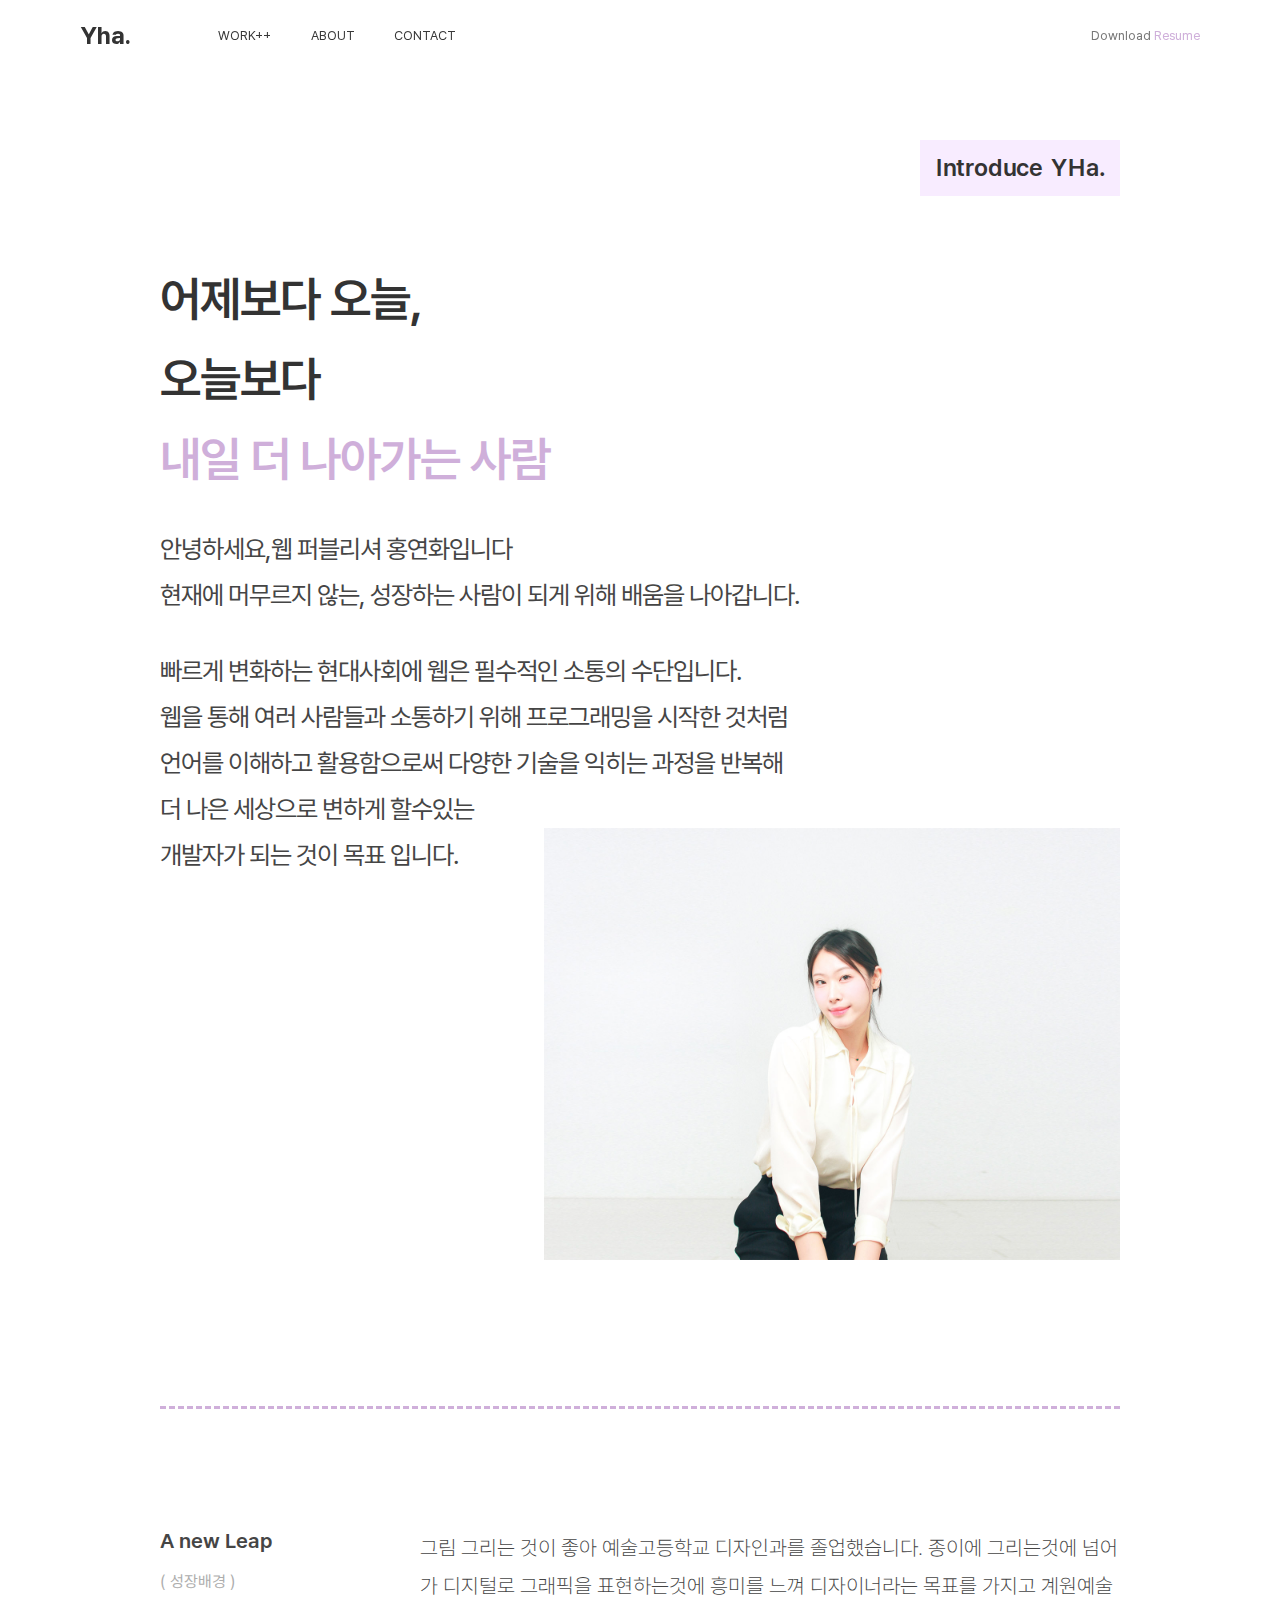
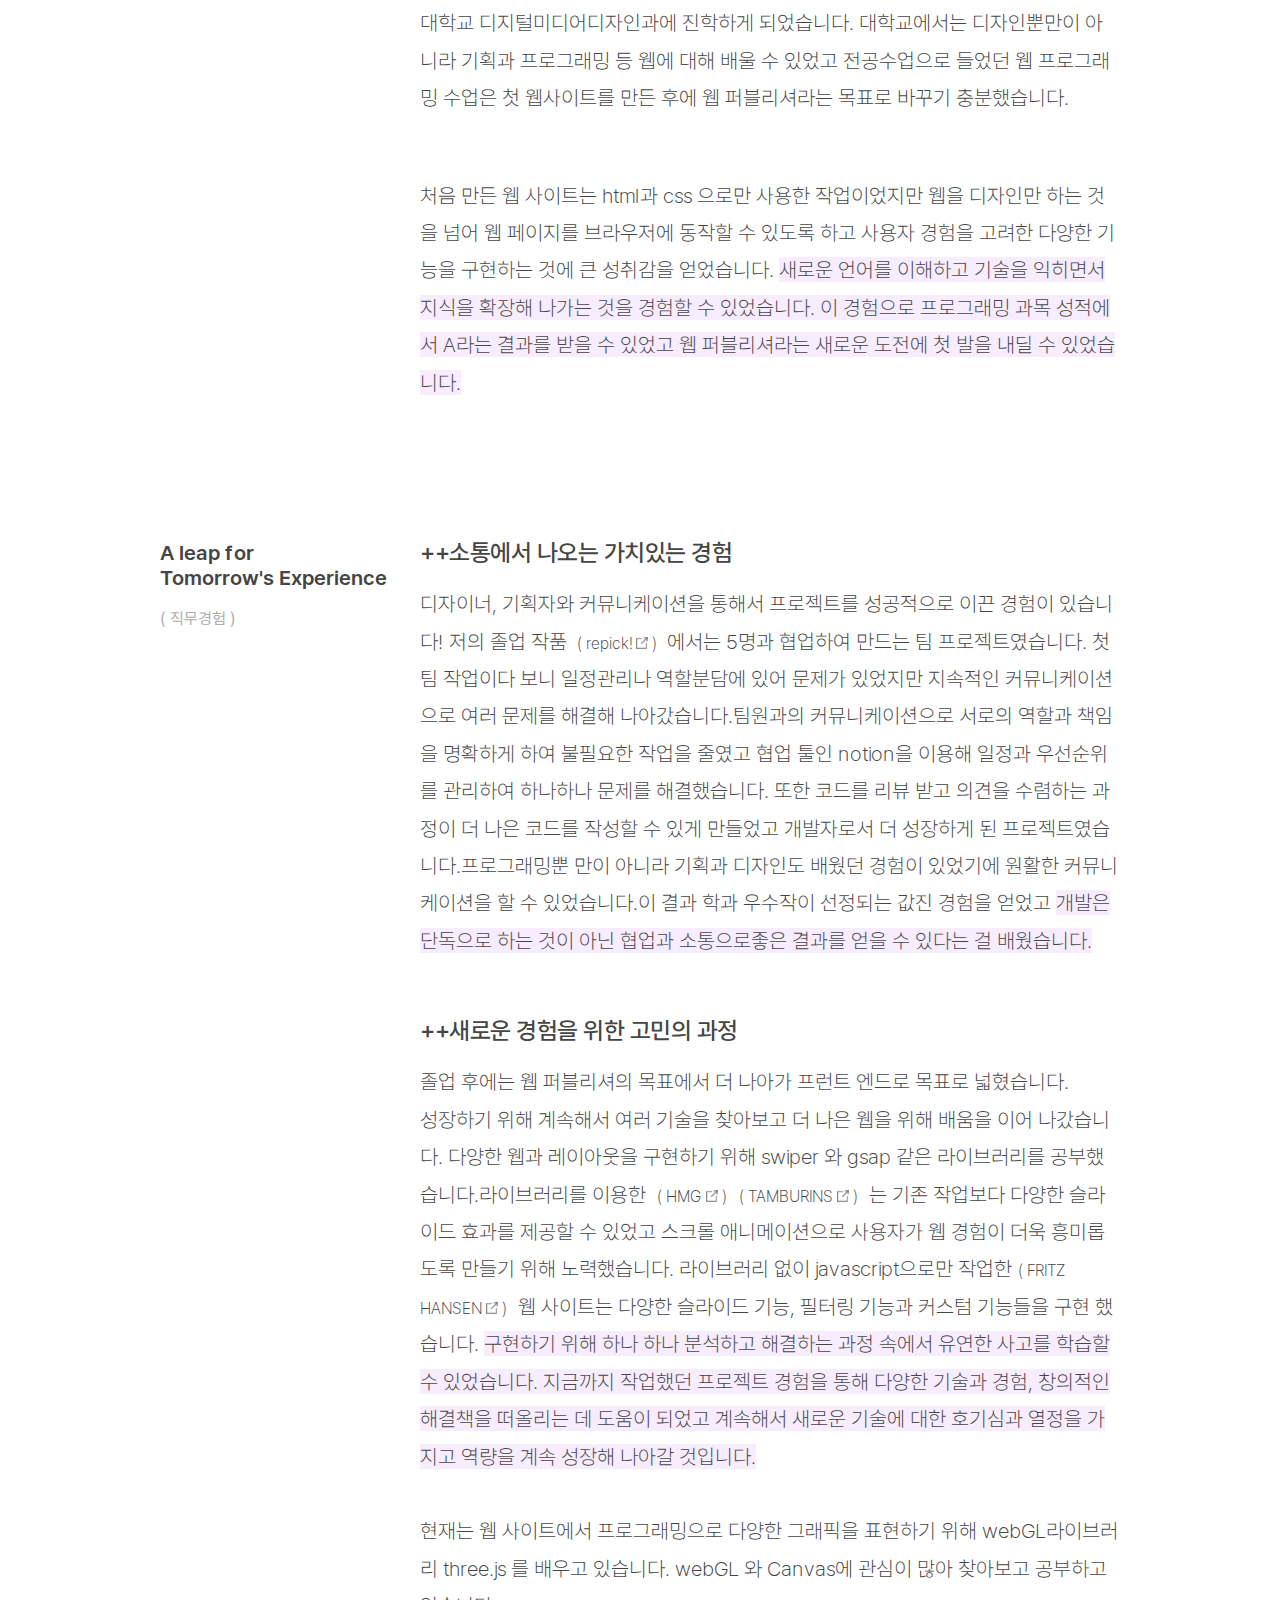
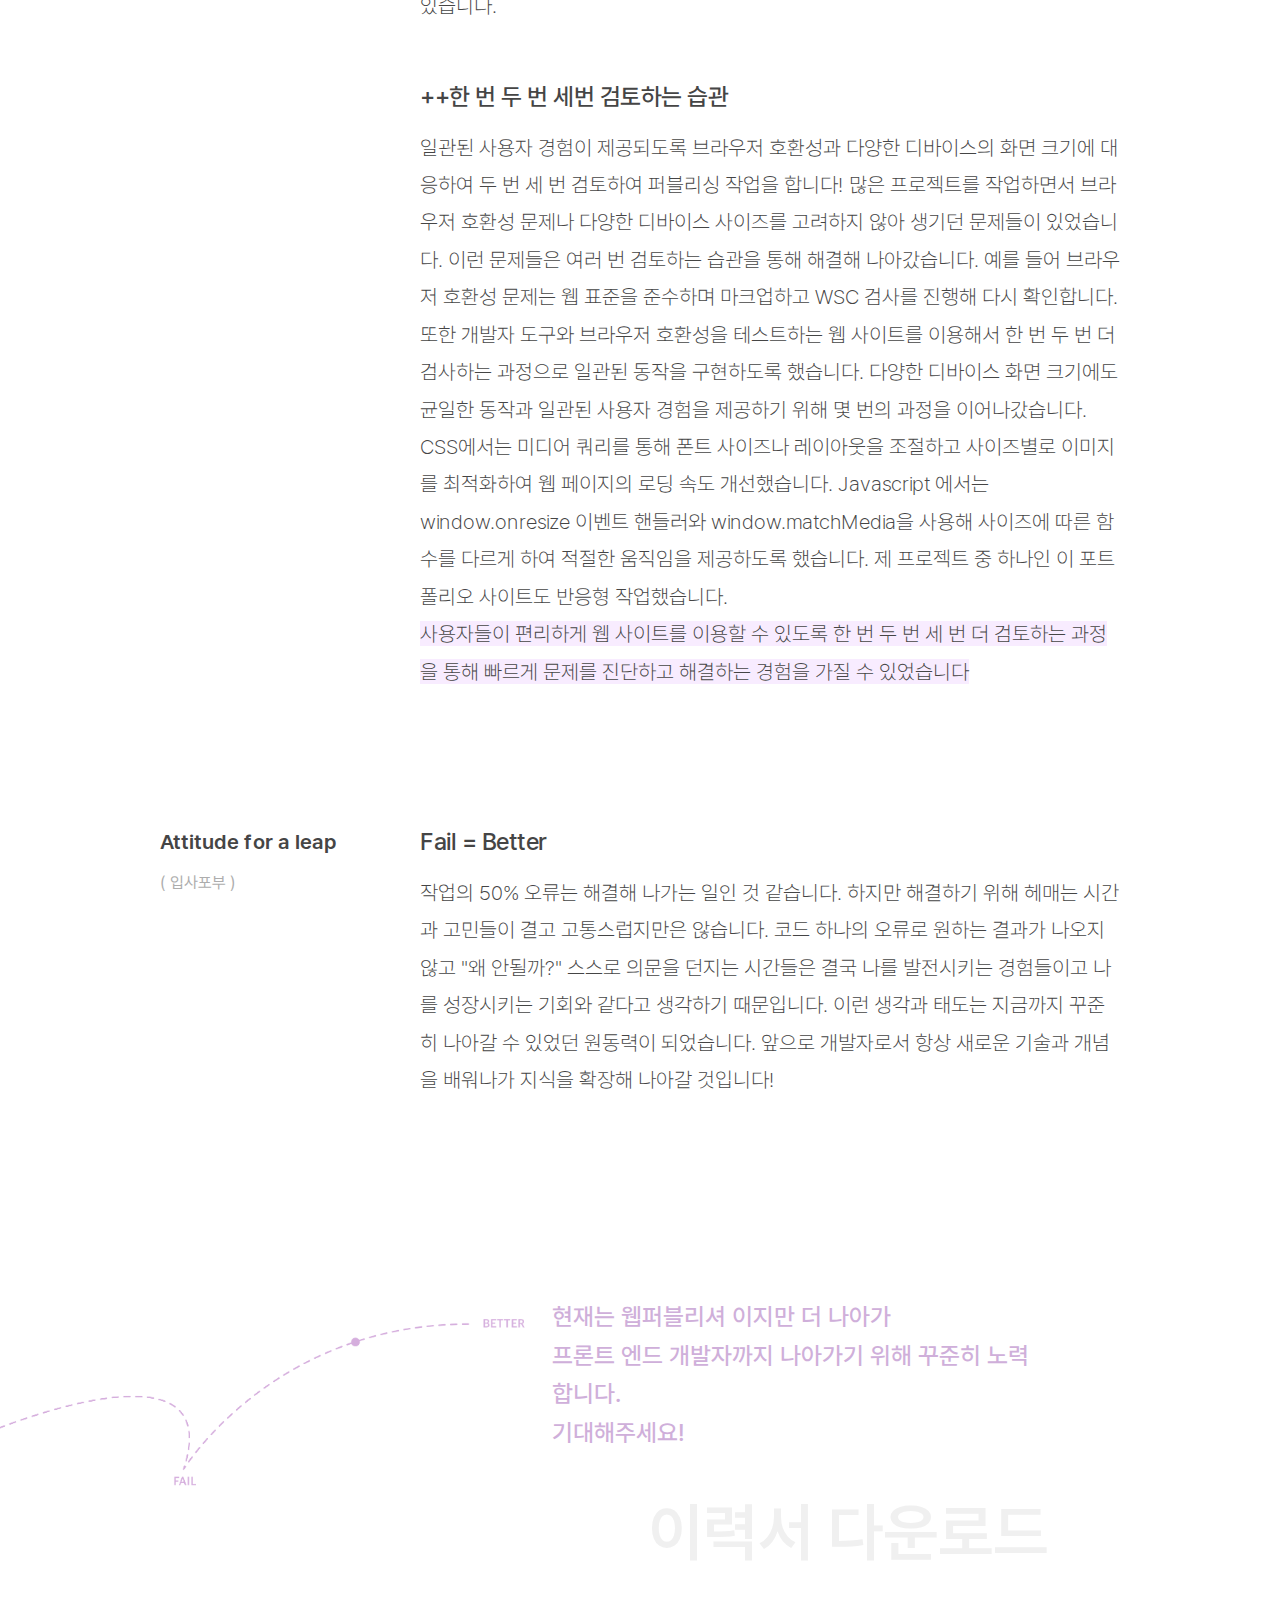
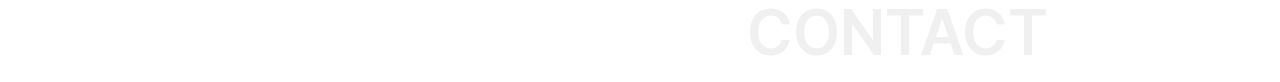
==== commit 924e29fa: "commit" ====
--- a/about.html
+++ b/about.html
@@ -75,11 +75,11 @@
                         </h2>
                         <h3 class="sub_title">
                             안녕하세요,웹 퍼블리셔 홍연화입니다<br>
-                            현재에 머무르지 않는,성장하는 사람이 되게 위해 배움을 나아갑니다
+                            현재에 머무르지 않는, 성장하는 사람이 되게 위해 배움을 나아갑니다.
                         </h3>
                         <p class="explan">
-                            현대사회에서 웹은 필수적이 소통의 수단 중 하나라고 생각합니다.<br>
-                            웹을 통해 여러 사람들과 소통하기 위해 프로그래밍을 시작한 것처럼,<br>
+                            빠르게 변화하는 현대사회에 웹은 필수적인 소통의 수단입니다.<br>
+                            웹을 통해 여러 사람들과 소통하기 위해 프로그래밍을 시작한 것처럼<br>
                             언어를 이해하고 활용함으로써 다양한 기술을 익히는 과정을 반복해 <br>
                             더 나은 세상으로 변하게 할수있는<br>
                             개발자가 되는 것이 목표 입니다.
@@ -100,16 +100,16 @@
                         </div>
                         <div class="explan_wrap">
                             <p class="explan">
-                                그림 그리는 것이 좋아 예술고등학교 디자인과를 졸업했습니다. 
-                                종이에서 넘어가 디지털로 그래픽을 표현하는것에 흥미를 느껴 디자이너라는 목표를 
-                                가지고 계원예술대학교 디지털미디어디자인과에 진학하게 되었습니다. 대학교에서는
-                                디자인뿐만이 아닌 기획과 프로그래밍 등 웹에 대해 배울 수 있었고 전공수업으로 
-                                들었던 웹 프로그래밍 수업은 첫 웹사이트를 만든 후에 웹 퍼블리셔라는 목표로 바꾸기 충분했습니다.
+                                그림 그리는 것이 좋아 예술고등학교 디자인과를 졸업했습니다. 종이에 그리는것에 넘어가
+                                디지털로 그래픽을 표현하는것에 흥미를 느껴 디자이너라는 목표를 가지고 계원예술대학교 
+                                디지털미디어디자인과에 진학하게 되었습니다. 대학교에서는 디자인뿐만이 아니라 기획과
+                                프로그래밍 등 웹에 대해 배울 수 있었고 전공수업으로 들었던 웹 프로그래밍 수업은 첫
+                                웹사이트를 만든 후에 웹 퍼블리셔라는 목표로 바꾸기 충분했습니다.
                             </p>
                             <p class="explan">
-                                처음 만든 웹 사이트는 html과 css 으로만 사용한 작업이었지만 웹을 디자인만 하는 
-                                것을 넘어 웹 페이지를 웹 브라우저에 동작할 수 있도록 하고 사용자 경험을 고려한 
-                                다양한 기능을 구현하는 것에 큰 성취감을 얻었습니다. <span class="bold"> 새로운 언어를 이해하고 
+                                처음 만든 웹 사이트는 html과 css 으로만 사용한 작업이었지만 웹을 디자인만 하는 것을
+                                넘어 웹 페이지를 브라우저에 동작할 수 있도록 하고 사용자 경험을 고려한 다양한 기능을
+                                구현하는 것에 큰 성취감을 얻었습니다. <span class="bold">새로운 언어를 이해하고 
                                 기술을 익히면서 지식을 확장해 나가는 것을 경험할 수 있었습니다.
                                 이 경험으로 프로그래밍 과목 성적에서 A라는 결과를 받을 수 있었고
                                 웹 퍼블리셔라는 새로운 도전에 첫 발을 내딜 수 있었습니다.</span>
@@ -125,53 +125,59 @@
                         </div>
                         <div class="explan_wrap">
                             <div class="explan_box">
-                                <strong class="tit">소통에서 나오는 가치가 만들어낸 솔루션</strong>
+                                <strong class="tit"><span>++</span>소통에서 나오는 가치있는 경험</strong>
                                 <p class="explan">
-                                    졸업 작품<a href="" class="link"> ( <span>repick!</span> <img src="./asset/img/link_icon.png" alt=""> ) </a>
-                                    에서는 기획자,디자이너와 협업하여 만드는 팀 작업이였습니다
-                                    팀 작업이다 보니 프로젝트를 바라보는 서로 다른 방향들을 조율하기 쉽지 않았지만
-                                    교수님과의 피드백과 지속적인 커뮤니케이션 으로 여러 문제을 해결할 수 있었습니다.
-                                    각자 다른 시선에서 주고받는 의견들은 긴밀한 유대감을 형성시켜 프로젝트를 더욱 
-                                    완성도 있게 만들 수 있었고 혼자가 아닌 같이 일하는 방법을 터득하게 되었습니다.
-                                    이런 커뮤니케이션은 개발자로서 저를 한 번 더 성장할 수 있게 만들어 주었습니다.
-                                    개발자들과의 커뮤니티에 참여하고 코드를 리뷰 받으며 의견을 수렴하는 과정이 
-                                    더 나은 코드를 작성할 수 있게 만들었고 개발자로서 좋은 경험이 된 작업이였습니다. 
-                                    <span class="bold">
-                                        존중과 소통은 프로젝트 성공에 큰 기여를 할 수 있었고 개발은 단독으로 하는 것이 
-                                        아닌 협업과 소통으로 좋은 결과를 얻을 수 있다는 걸 배울 수 있었습니다
-                                    </span>
+                                    디자이너, 기획자와 커뮤니케이션을 통해서 프로젝트를 성공적으로 이끈 경험이 있습니다!
+                                    저의 졸업 작품<a href="" class="link"> ( <span>repick!</span> <img src="./asset/img/link_icon.png" alt=""> ) </a>
+                                    에서는 5명과 협업하여 만드는 팀 프로젝트였습니다. 첫 팀 작업이다 보니 일정관리나 역할분담에
+                                    있어 문제가 있었지만 지속적인 커뮤니케이션으로 여러 문제를 해결해 나아갔습니다.팀원과의 
+                                    커뮤니케이션으로 서로의 역할과 책임을 명확하게 하여 불필요한 작업을 줄였고 협업 툴인 
+                                    notion을 이용해 일정과 우선순위를 관리하여 하나하나 문제를 해결했습니다. 또한 코드를
+                                    리뷰 받고 의견을 수렴하는 과정이 더 나은 코드를 작성할 수 있게 만들었고 개발자로서 더
+                                    성장하게 된 프로젝트였습니다.프로그래밍뿐 만이 아니라 기획과 디자인도 배웠던 경험이 있었기에 
+                                    원활한 커뮤니케이션을 할 수 있었습니다.이 결과 학과 우수작이 선정되는 값진 경험을 얻었고
+                                    <span class="bold">개발은 단독으로 하는 것이 아닌 협업과 소통으로좋은 결과를 얻을 수 있다는 걸 배웠습니다.</span>
                                 </p>
                                 
                             </div>
                             <div class="explan_box">
-                                <strong class="tit">새로운 경험을 위해 고민의 결과</strong>
+                                <strong class="tit"><span>++</span>새로운 경험을 위한 고민의 과정</strong>
                                 <p class="explan">
-                                    졸업 후에는 웹 퍼블리셔의 목표에서 더 나아가 프론트 엔드로 목표로 넓혔습니다. 
-                                    더 성장하기 위해 계속해서 여러 기술을 찾아보고 더 나은 웹을 위해 배움을 이어 
-                                    나갔습니다. 다양한 웹 레이아웃을 구현하기 위해 swiper 와 gsap 같은 라이브러리를
-                                    공부했습니다. 라이브러리를 이용한 
-                                    <a href="" class="link">( <span>HMG</span> <img src="./asset/img/link_icon.png" alt=""> )</a>  
-                                    <a href="" class="link">( <span>TAMBURINS</span> <img src="./asset/img/link_icon.png" alt=""> )</a>  
-                                    는 기존의 작업보다 
-                                    다양한 시각적인 효과를 제공할 수 있었고 사용자가 웹 경험이 더욱 흥미롭도록
-                                    만들기 위해 노력했습니다. 라이브러리 없이도 구현할 수 있도록  javascript으로만
-                                    작업한 
-                                    <a href="" class="link">( <span>FRITZ HANSEN</span> <img src="./asset/img/link_icon.png" alt=""> )</a>
-                                    사이트는 다양한 슬라이드 레이아웃 , 필터링 기능과 커스텀 기능을 구현하기 위해 
-                                    많이 문제들을 직면했지만 
+                                    졸업 후에는 웹 퍼블리셔의 목표에서 더 나아가 프런트 엔드로 목표로 넓혔습니다.<br>
+                                    성장하기 위해 계속해서 여러 기술을 찾아보고 더 나은 웹을 위해 배움을 이어
+                                    나갔습니다. 다양한 웹과 레이아웃을 구현하기 위해 swiper 와 gsap 같은 
+                                    라이브러리를 공부했습니다.라이브러리를 이용한 
+                                    <a href="" class="link">( <span>HMG</span> <img src="./asset/img/link_icon.png" alt=""> )</a><a href="" class="link">( <span>TAMBURINS</span> <img src="./asset/img/link_icon.png" alt=""> )</a>  
+                                    는 기존 작업보다 다양한 슬라이드 효과를 제공할 수 있었고 스크롤 애니메이션으로
+                                    사용자가 웹 경험이 더욱 흥미롭도록 만들기 위해 노력했습니다. 라이브러리 없이 javascript으로만 작업한<a href="" class="link">( <span>FRITZ HANSEN</span> <img src="./asset/img/link_icon.png" alt=""> )</a>
+                                    웹 사이트는 다양한 슬라이드 기능, 필터링 기능과 커스텀 기능들을 구현 했습니다. 
                                     <span class="bold">
-                                        하나하나 분석하고 해결하는 과정 속에서 유연한 사고를
-                                        학습할 수 있었습니다. 지금까지 해왔던 프로젝트 경험을 통해 다양한 기술과 경험, 
+                                        구현하기 위해 하나 하나 분석하고 해결하는 과정 속에서 유연한 사고를
+                                        학습할 수 있었습니다. 지금까지 작업했던 프로젝트 경험을 통해 다양한 기술과 경험, 
                                         창의적인 해결책을 떠올리는 데 도움이 되었고 계속해서 새로운 기술에 대한 
-                                        호기심과 열정을 가지고 역량을 성장해 나아갈 것입니다.
+                                        호기심과 열정을 가지고 역량을 계속 성장해 나아갈 것입니다.
                                     </span>
+                                    <br><br>
+                                    현재는 웹 사이트에서 프로그래밍으로 다양한 그래픽을 표현하기 위해 
+                                    webGL라이브러리 three.js 를 배우고 있습니다.
+                                    webGL 와 Canvas에 관심이 많아 찾아보고 공부하고 있습니다.
                                 </p>
                             </div>
                             <div class="explan_box">
+                                <strong class="tit"><span>++</span>한 번 두 번 세번 검토하는 습관</strong>
                                 <p class="explan">
-                                    현재는 웹 사이트에서 프로그래밍으로 다양한 그래픽을 표현할수 
-                                    있도록 webGL 라이브러리인 three.js 를 배우고 있습니다.
-                                    Canvas, WebGL에 관심이 많아 찾아보고 공부하고 있습니다.
+                                    일관된 사용자 경험이 제공되도록 브라우저 호환성과 다양한 디바이스의 화면 크기에 대응하여
+                                    두 번 세 번 검토하여 퍼블리싱 작업을 합니다! 많은 프로젝트를 작업하면서 브라우저 호환성 문제나
+                                    다양한 디바이스 사이즈를 고려하지 않아 생기던 문제들이 있었습니다. 이런 문제들은 여러 번 검토하는
+                                    습관을 통해 해결해 나아갔습니다. 예를 들어 브라우저 호환성 문제는 웹 표준을 준수하며 마크업하고
+                                    WSC 검사를 진행해 다시 확인합니다. 또한 개발자 도구와 브라우저 호환성을 테스트하는 웹 사이트를
+                                    이용해서 한 번 두 번 더 검사하는 과정으로 일관된 동작을 구현하도록 했습니다. 다양한 디바이스 화면
+                                    크기에도 균일한 동작과 일관된 사용자 경험을 제공하기 위해 몇 번의 과정을 이어나갔습니다.
+                                    CSS에서는 미디어 쿼리를 통해 폰트 사이즈나 레이아웃을 조절하고 사이즈별로 이미지를 최적화하여
+                                    웹 페이지의 로딩 속도 개선했습니다. Javascript 에서는 window.onresize 이벤트 핸들러와 
+                                    window.matchMedia을 사용해 사이즈에 따른 함수를 다르게 하여 적절한 움직임을 제공하도록 했습니다.
+                                    제 프로젝트 중 하나인 이 포트폴리오 사이트도 반응형 작업했습니다. <br>
+                                    <span class="bold">사용자들이 편리하게 웹 사이트를 이용할 수 있도록 한 번 두 번 세 번 더 검토하는 과정을 통해 빠르게 문제를 진단하고 해결하는 경험을 가질 수 있었습니다 </span>
                                 </p>
                             </div>
                         </div>
@@ -184,12 +190,12 @@
                         <div class="explan_wrap">
                             <strong class="tit">Fail = Better</strong>
                             <p class="explan">
-                                작업의 50% 오류는 해결해 나가가는 일인 것 같습니다 . 하지만 해결하기 위해 
-                                헤매는 시간들 과 고민들이 결고 고통스럽지만은 않습니다 . 코드 하나의 오류로 
-                                원하는 결과가 나오지 않고 왜 안될까 스스로 의문을 던지는 시간들은 결국 나를 
+                                작업의 50% 오류는 해결해 나가는 일인 것 같습니다. 하지만 해결하기 위해 
+                                헤매는 시간과 고민들이 결고 고통스럽지만은 않습니다. 코드 하나의 오류로 
+                                원하는 결과가 나오지 않고 "왜 안될까?" 스스로 의문을 던지는 시간들은 결국 나를 
                                 발전시키는 경험들이고 나를 성장시키는 기회와 같다고 생각하기 때문입니다. 
                                 이런 생각과 태도는 지금까지 꾸준히 나아갈 수 있었던 원동력이 되었습니다.
-                                앞으로 개발자로서 항상 새로운 기술과 개념을 배우고 지식을 확장해 나아갈 것입니다!
+                                앞으로 개발자로서 항상 새로운 기술과 개념을 배워나가 지식을 확장해 나아갈 것입니다!
                             </p>
                         </div>
                     </section>
--- a/asset/css/style.css
+++ b/asset/css/style.css
@@ -2003,7 +2003,7 @@
 }
 .introduce_area .sc_intro .txt_wrap {
   position: relative;
-  line-height: 1.7;
+  line-height: 1.8;
   letter-spacing: -1px;
 }
 .introduce_area .sc_intro .txt_wrap .main_title {
@@ -2132,9 +2132,9 @@
   width: 100%;
   margin-bottom: 80px;
   display: flex;
-  justify-content: space-between;
-}
-@media (max-width: 767px) {
+  justify-content: space-around;
+}
+@media (max-width: 1024px) {
   .introduce_area .contect_group section {
     flex-direction: column;
     padding: 30px 0;
@@ -2143,7 +2143,10 @@
     border-bottom: 1px solid #ccc;
   }
 }
-@media (max-width: 767px) {
+.introduce_area .contect_group section .title {
+  min-width: 260px;
+}
+@media (max-width: 1024px) {
   .introduce_area .contect_group section .title {
     display: flex;
     align-items: center;
@@ -2152,17 +2155,12 @@
   }
 }
 .introduce_area .contect_group section .title h4 {
-  font-size: 1.5rem;
+  font-size: 1.3rem;
   font-weight: 600;
   margin-bottom: 20px;
   line-height: 1.2;
   color: #454545;
 }
-@media (max-width: 1024px) {
-  .introduce_area .contect_group section .title h4 {
-    font-size: 1.2rem;
-  }
-}
 @media (max-width: 767px) {
   .introduce_area .contect_group section .title h4 {
     margin: 0;
@@ -2177,22 +2175,22 @@
   }
 }
 .introduce_area .contect_group section .explan_wrap {
-  width: 66.6666666667%;
-  padding: 0 6.25vw;
-  box-sizing: border-box;
-}
-@media (max-width: 767px) {
+  max-width: 722px;
+  margin-left: auto;
+}
+@media (max-width: 1024px) {
   .introduce_area .contect_group section .explan_wrap {
     width: 100%;
-    padding: 0;
+    margin: 0;
   }
 }
 .introduce_area .contect_group section .explan_wrap strong {
-  font-size: 1.3rem;
+  font-size: 1.5rem;
   font-weight: 500;
   color: #454545;
   margin-bottom: 20px;
   display: block;
+  letter-spacing: -0.5px;
 }
 @media (max-width: 1024px) {
   .introduce_area .contect_group section .explan_wrap strong {
@@ -2205,7 +2203,6 @@
   line-height: 1.8;
   margin-bottom: 60px;
   color: #454545;
-  word-break: keep-all;
 }
 .introduce_area .contect_group section .explan_wrap p .bold {
   background-color: #f8ecff;
@@ -2250,7 +2247,7 @@
 .footer_wrap {
   display: flex;
 }
-@media (max-width: 767px) {
+@media (max-width: 1024px) {
   .footer_wrap {
     flex-direction: column-reverse;
   }
@@ -2259,7 +2256,7 @@
   position: relative;
   width: 40%;
 }
-@media (max-width: 767px) {
+@media (max-width: 1024px) {
   .footer_wrap .img_wrap {
     width: 100%;
   }
@@ -2277,7 +2274,7 @@
      object-fit: cover;
   transform: scale(1.05);
 }
-@media (max-width: 767px) {
+@media (max-width: 1024px) {
   .footer_wrap .img_wrap .img_box img {
     transform: scale(1);
   }
@@ -2287,9 +2284,14 @@
   padding: 0 3.125vw;
   box-sizing: border-box;
 }
-@media (max-width: 767px) {
+@media (max-width: 1024px) {
   .footer_wrap .txt_wrap {
     width: 100%;
+    padding: 0 12.5vw;
+  }
+}
+@media (max-width: 767px) {
+  .footer_wrap .txt_wrap {
     padding: 0 6.25vw;
   }
 }
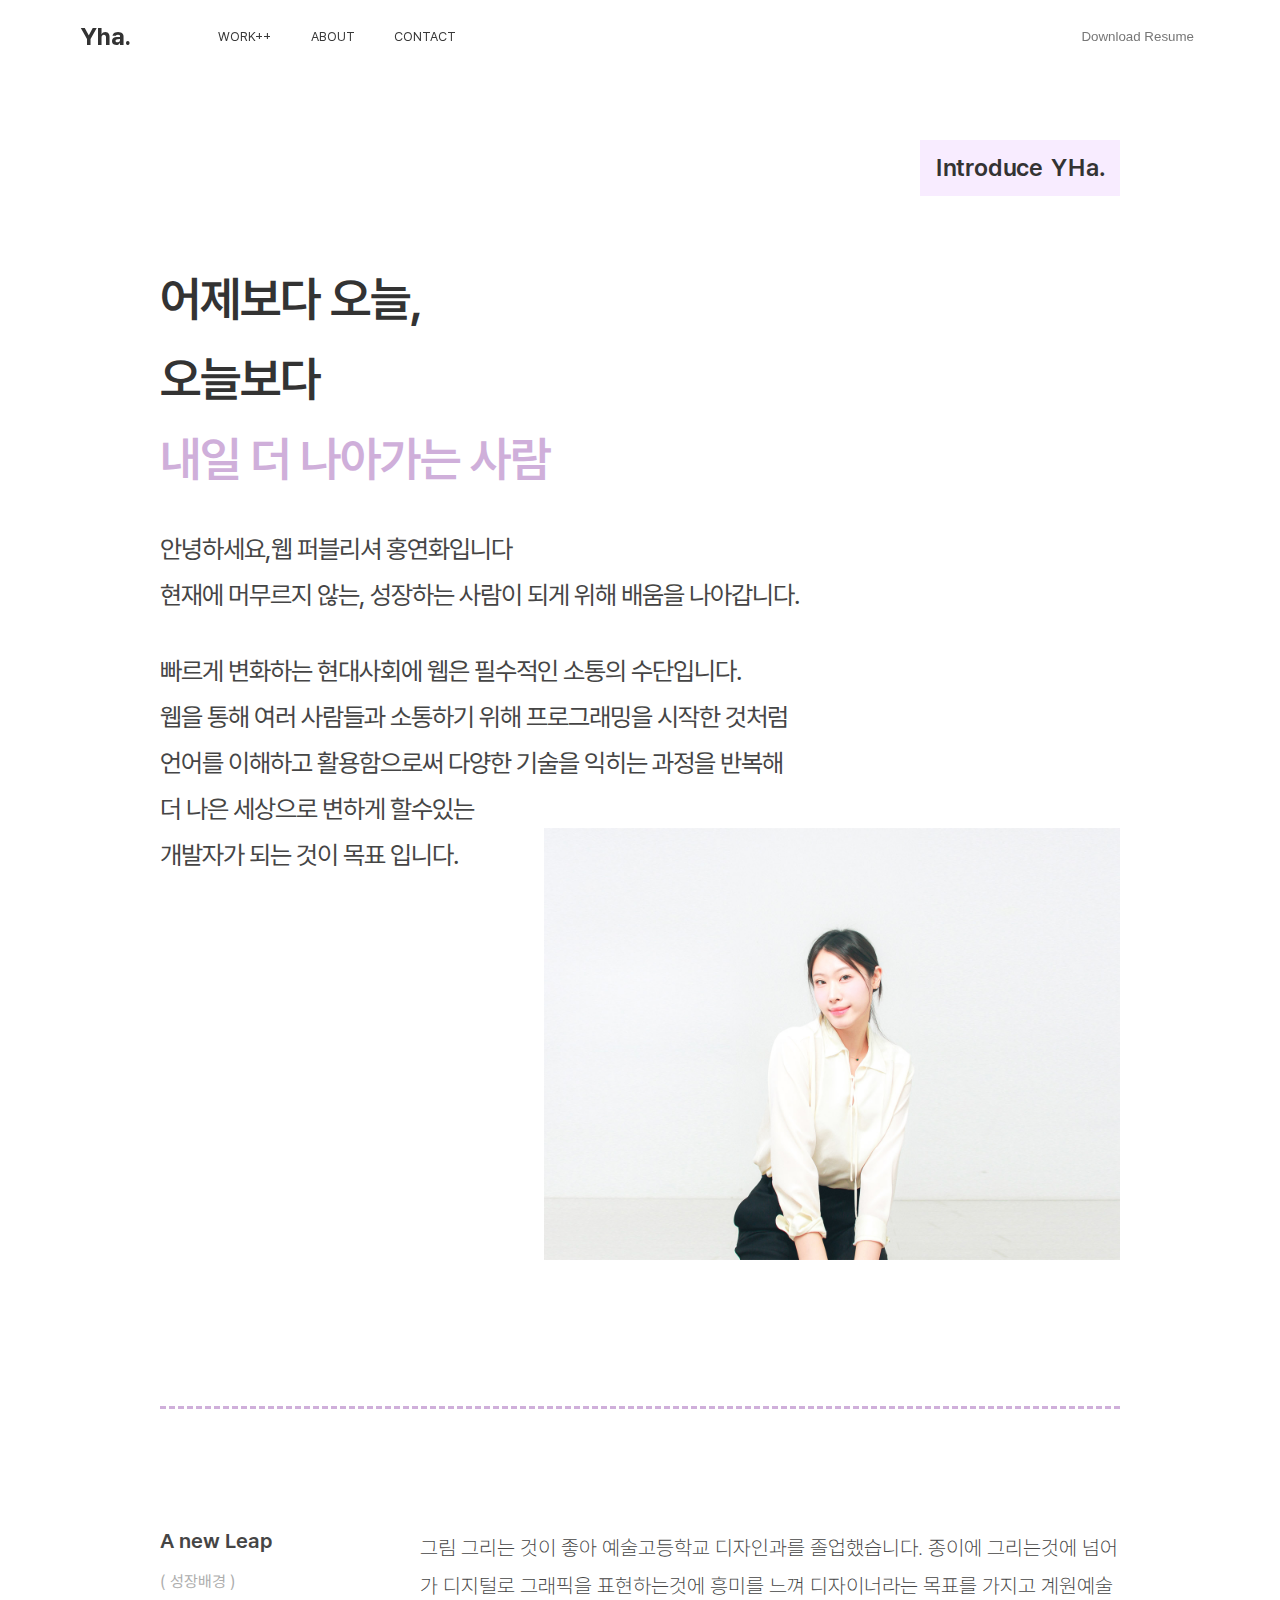
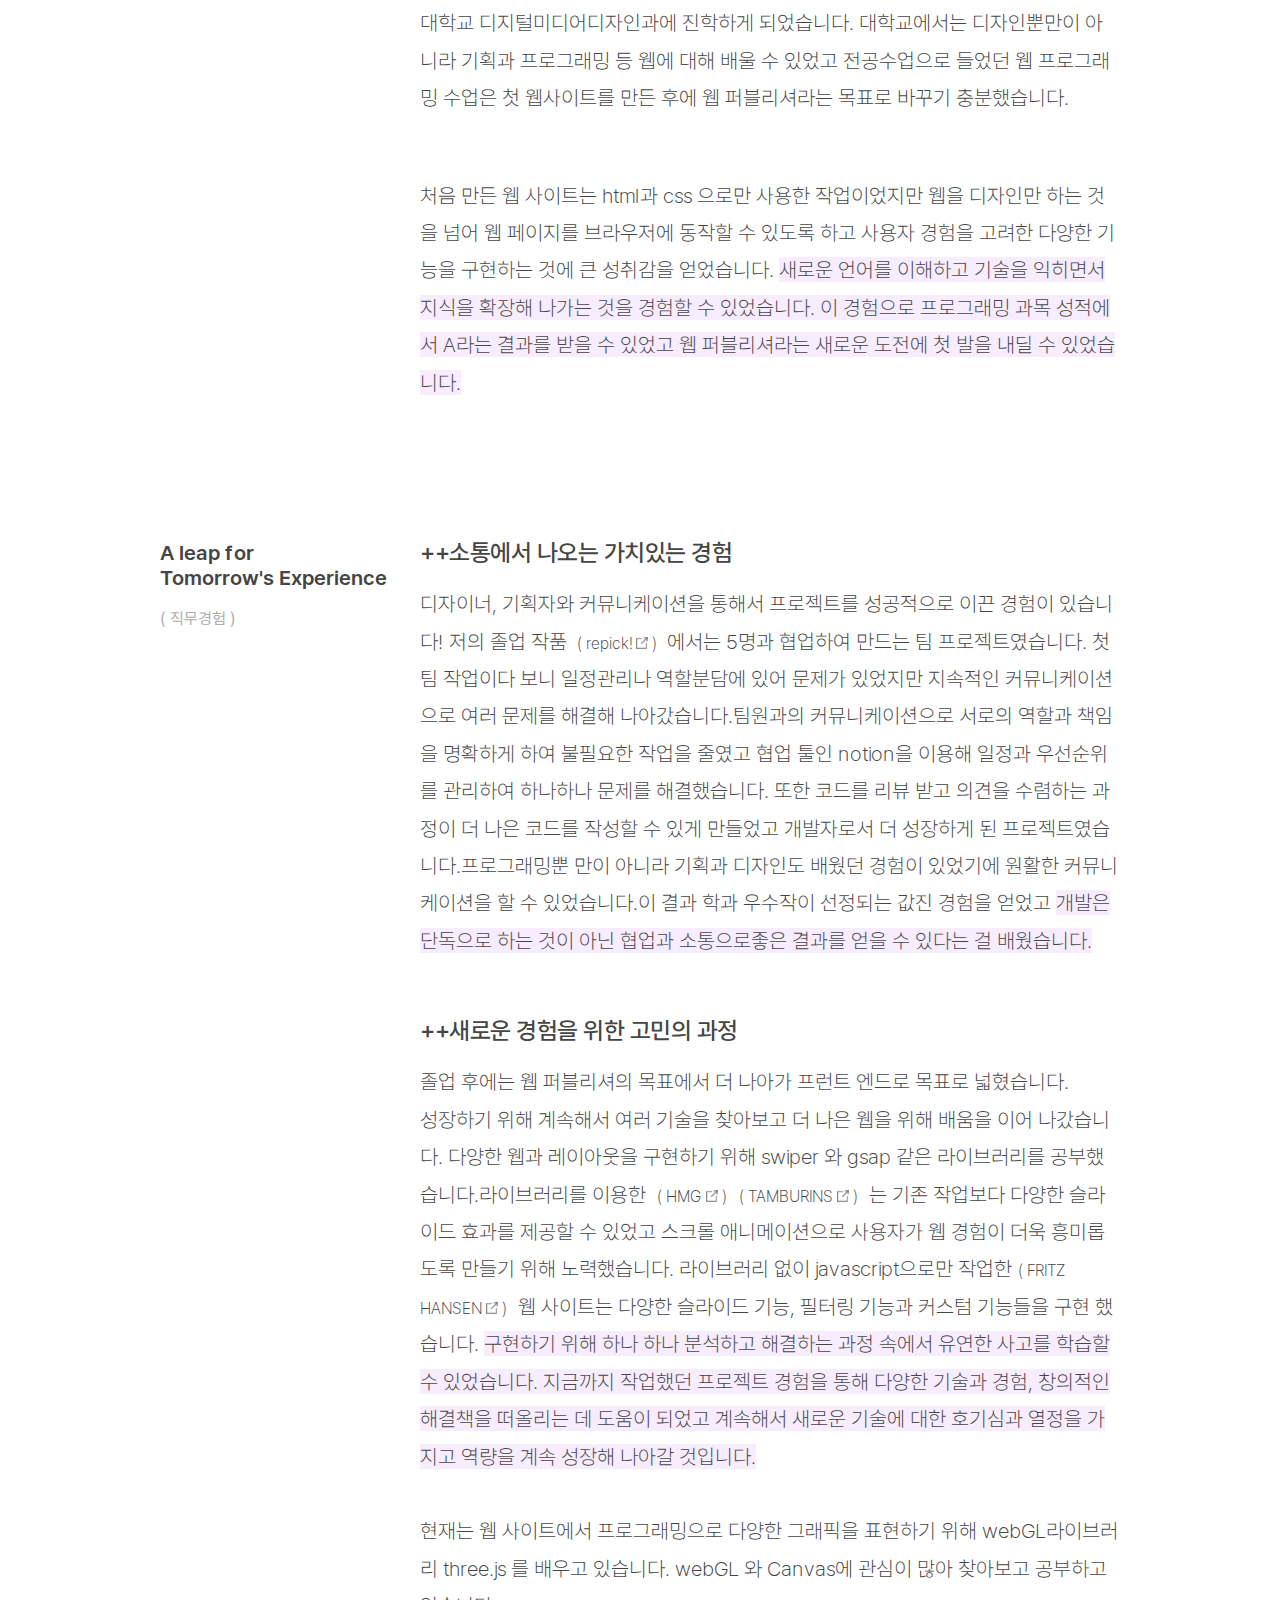
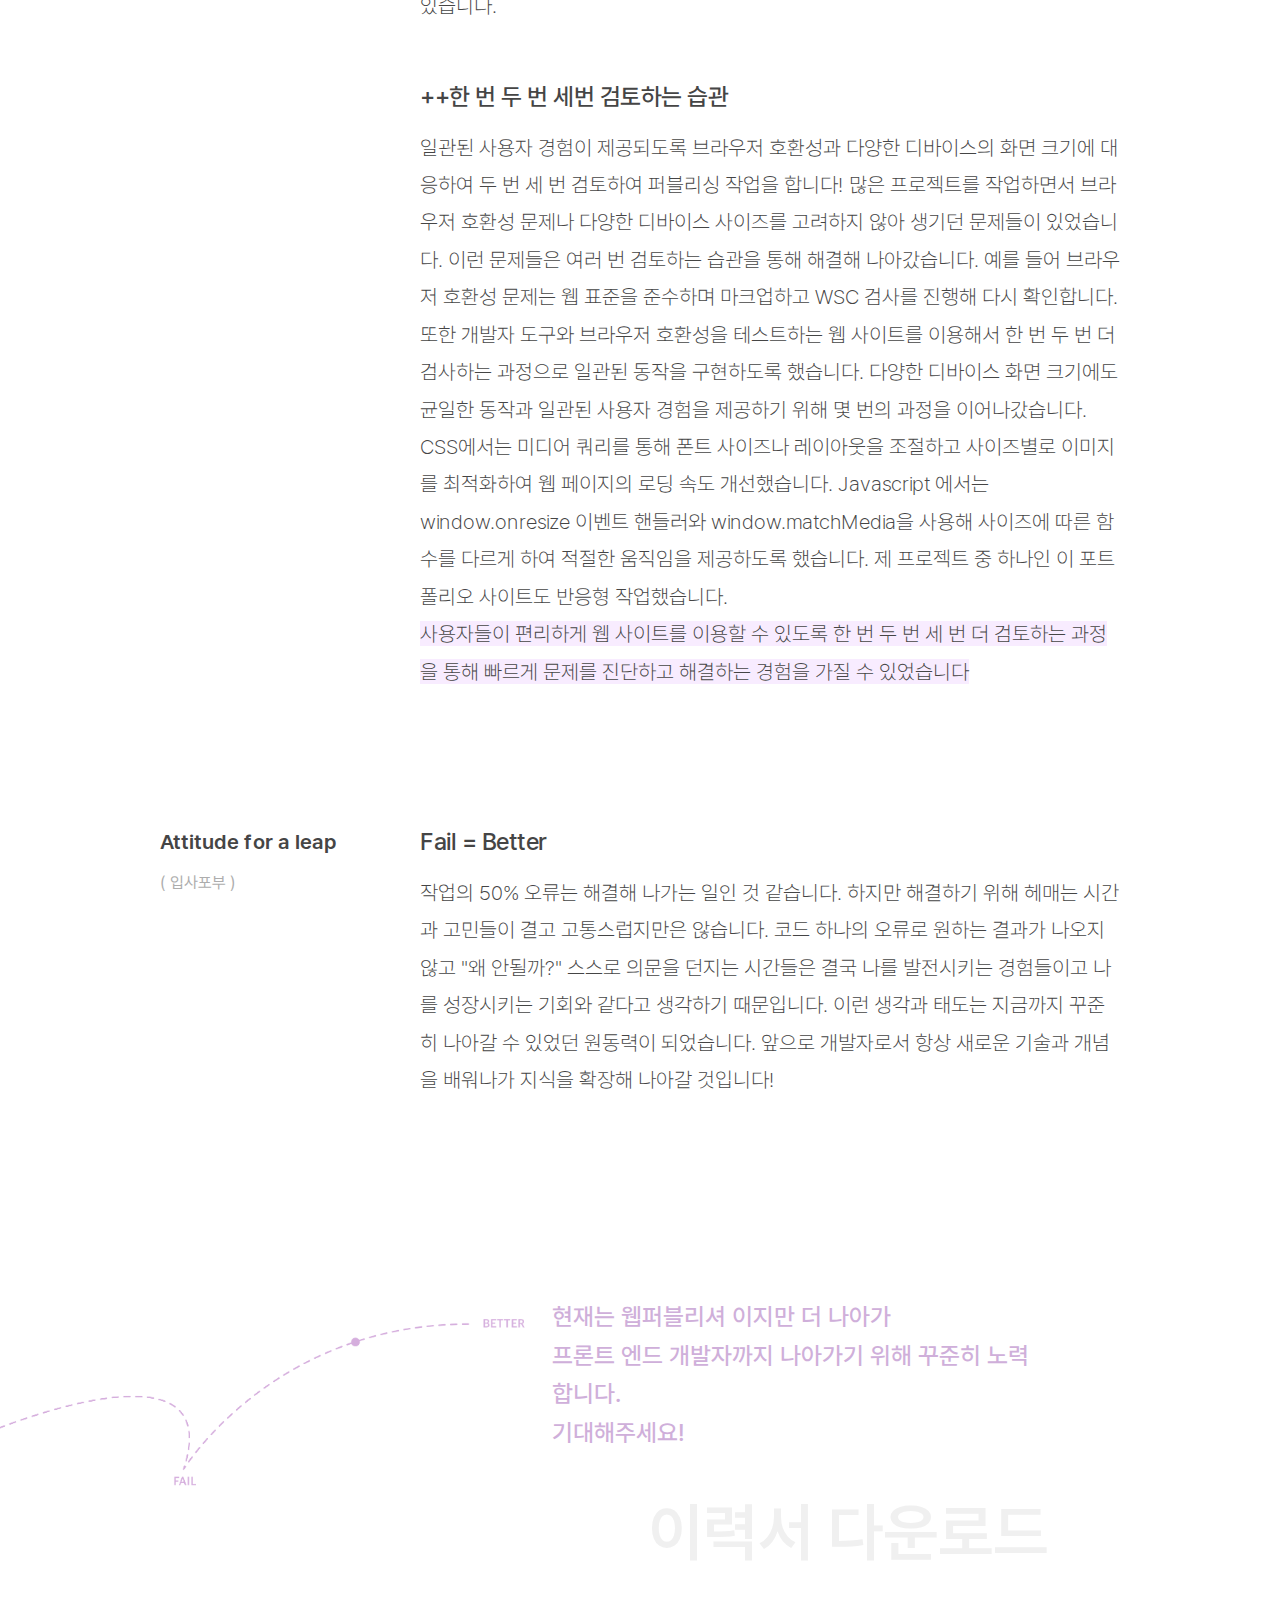
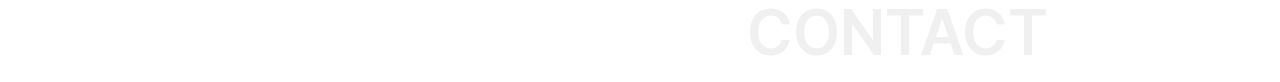
==== commit 5738c0da: "commit" ====
--- a/about.html
+++ b/about.html
@@ -46,9 +46,8 @@
 
                     </ul>
                     <div class="resume">
-                        <a href="./asset/img/홍연화_이력서_자기소개서.pdf" download class="resume_link">
-                            Download <span>Resume</span>
-                        </a>
+                        <input type="button" class="resume_link" value="Download Resume" onclick = "download()">
+                        </input>
                     </div>
                 </div>
                 <div class="m_btn">
--- a/asset/css/style.css
+++ b/asset/css/style.css
@@ -258,8 +258,6 @@
 }
 .navigation .menu_group .resume {
   position: relative;
-  color: #777777;
-  line-height: 1.8;
 }
 @media (max-width: 767px) {
   .navigation .menu_group .resume {
@@ -269,30 +267,11 @@
     box-sizing: border-box;
   }
 }
-.navigation .menu_group .resume a {
-  display: block;
-}
-.navigation .menu_group .resume span {
-  color: var(--pointColor);
-}
-.navigation .menu_group .resume :hover ::after {
-  width: 100%;
-}
-@media (max-width: 767px) {
-  .navigation .menu_group .resume :hover ::after {
-    width: 0;
-  }
-}
-.navigation .menu_group .resume ::after {
-  content: "";
-  display: block;
-  width: 0%;
-  height: 2px;
-  position: absolute;
-  bottom: 0;
-  left: 0;
-  background-color: var(--pointColor);
-  transition: all 0.5s ease;
+.navigation .menu_group .resume input {
+  border: none;
+  background-color: transparent;
+  color: #777777;
+  line-height: 1.8;
 }
 .navigation .m_btn {
   position: relative;
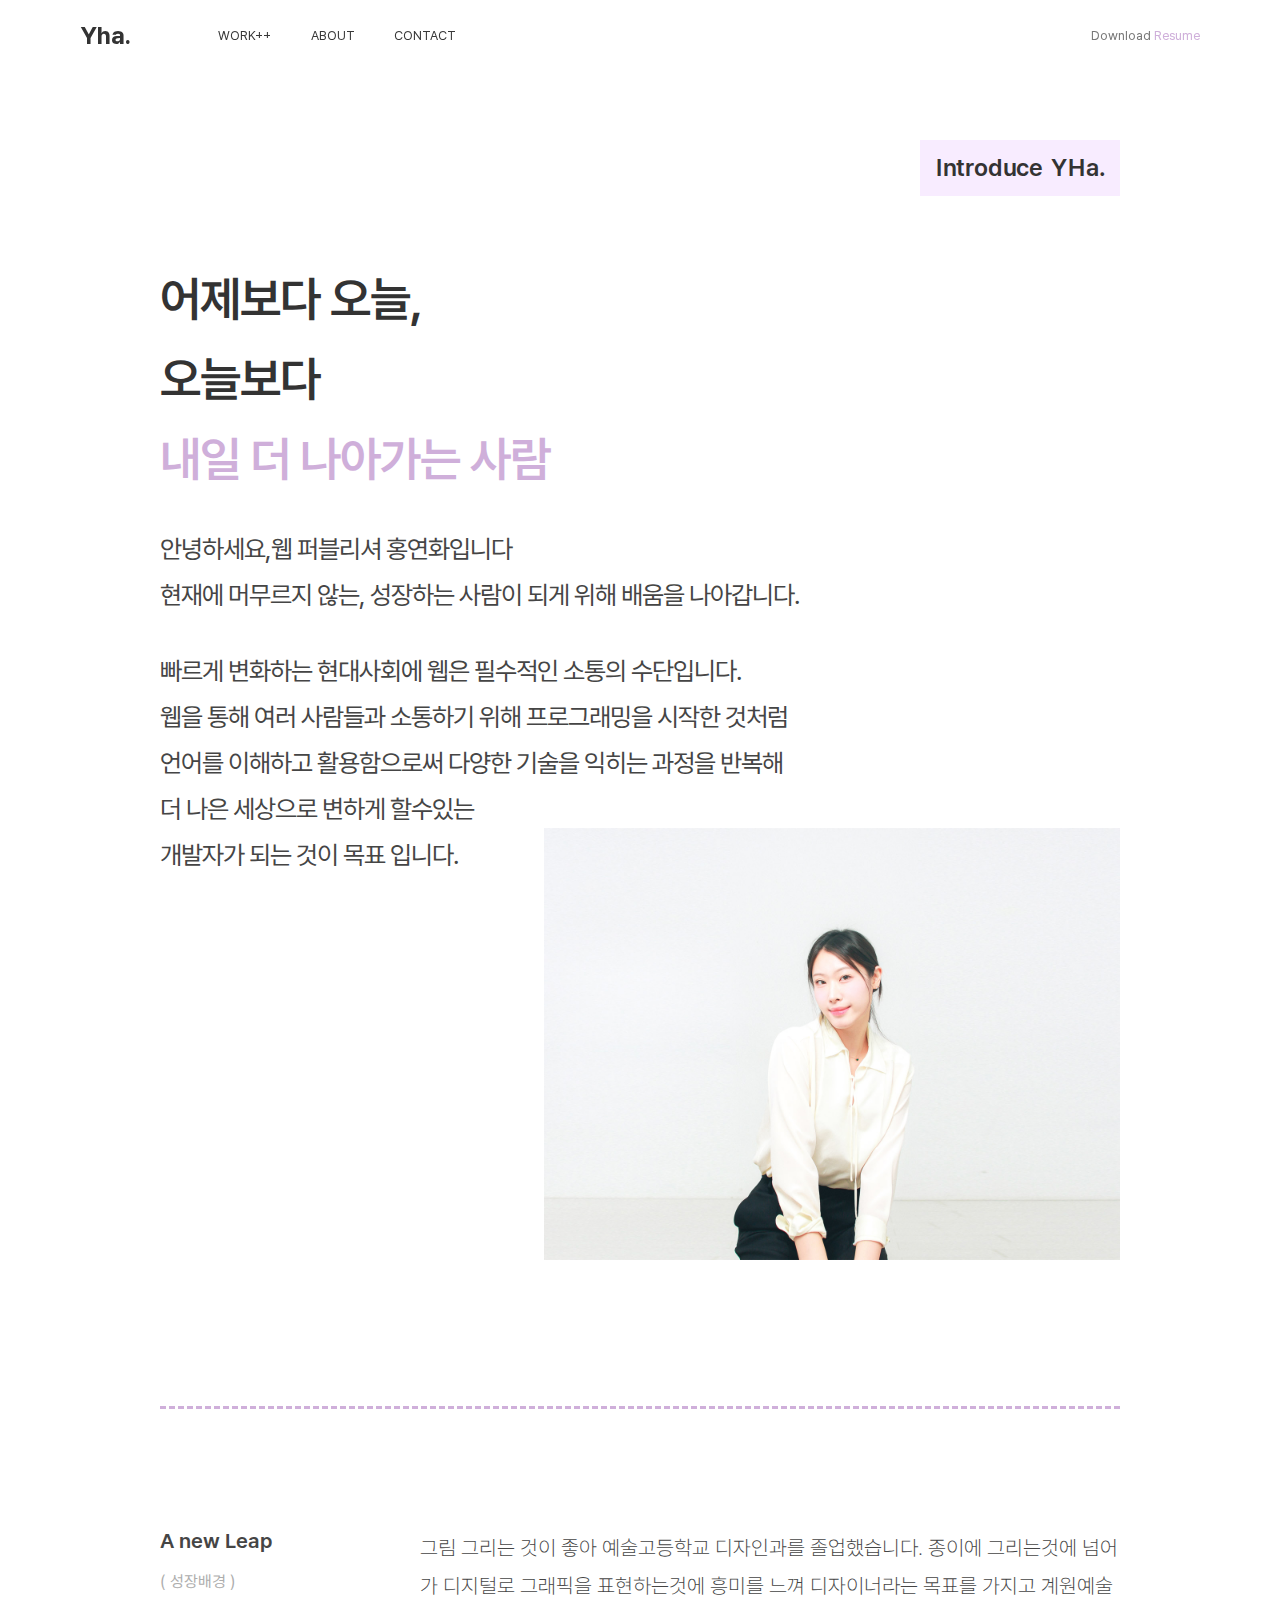
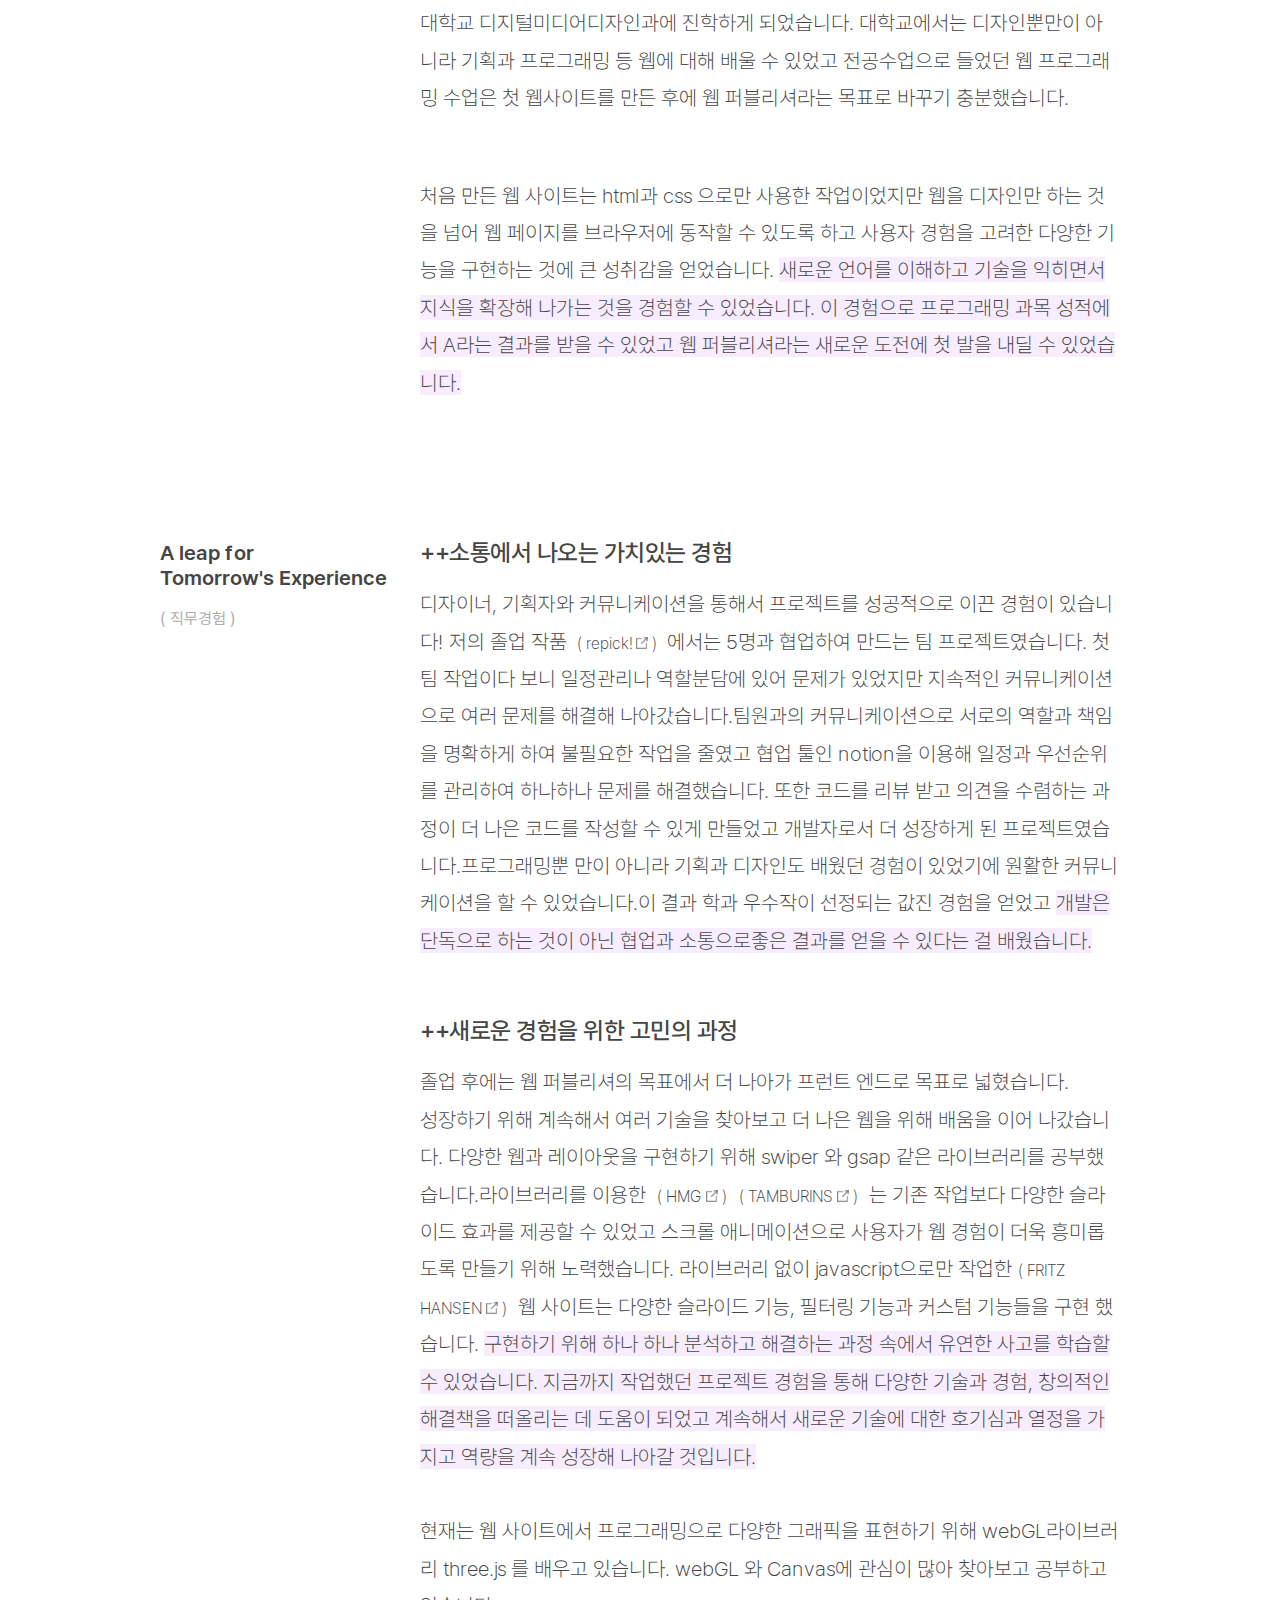
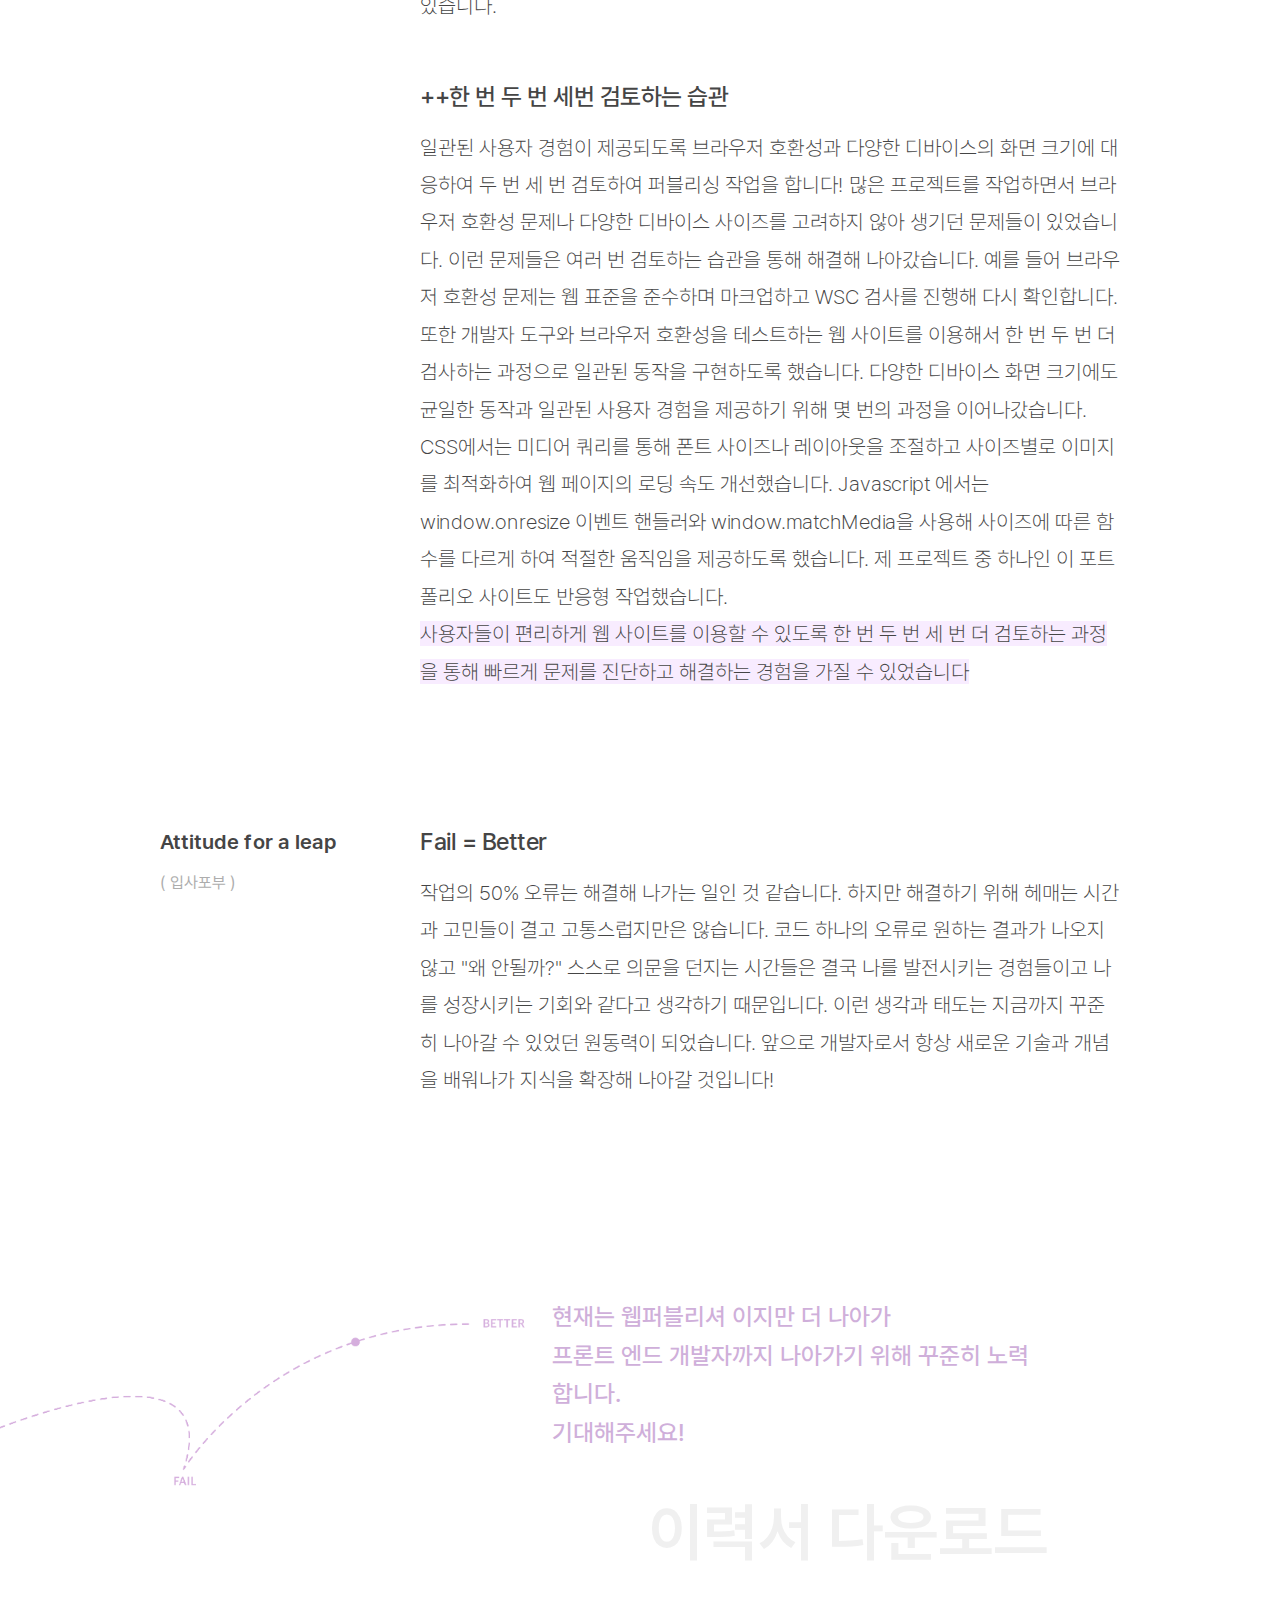
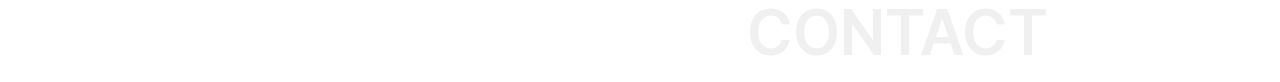
==== commit c2f119d2: "commit" ====
--- a/about.html
+++ b/about.html
@@ -46,8 +46,9 @@
 
                     </ul>
                     <div class="resume">
-                        <input type="button" class="resume_link" value="Download Resume" onclick = "download()">
-                        </input>
+                        <a href="./asset/img/resume.pdf" download class="resume_link">
+                            Download <span>Resume</span>
+                        </a>
                     </div>
                 </div>
                 <div class="m_btn">
--- a/asset/css/style.css
+++ b/asset/css/style.css
@@ -258,6 +258,8 @@
 }
 .navigation .menu_group .resume {
   position: relative;
+  color: #777777;
+  line-height: 1.8;
 }
 @media (max-width: 767px) {
   .navigation .menu_group .resume {
@@ -267,11 +269,30 @@
     box-sizing: border-box;
   }
 }
-.navigation .menu_group .resume input {
-  border: none;
-  background-color: transparent;
-  color: #777777;
-  line-height: 1.8;
+.navigation .menu_group .resume a {
+  display: block;
+}
+.navigation .menu_group .resume span {
+  color: var(--pointColor);
+}
+.navigation .menu_group .resume :hover ::after {
+  width: 100%;
+}
+@media (max-width: 767px) {
+  .navigation .menu_group .resume :hover ::after {
+    width: 0;
+  }
+}
+.navigation .menu_group .resume ::after {
+  content: "";
+  display: block;
+  width: 0%;
+  height: 2px;
+  position: absolute;
+  bottom: 0;
+  left: 0;
+  background-color: var(--pointColor);
+  transition: all 0.5s ease;
 }
 .navigation .m_btn {
   position: relative;
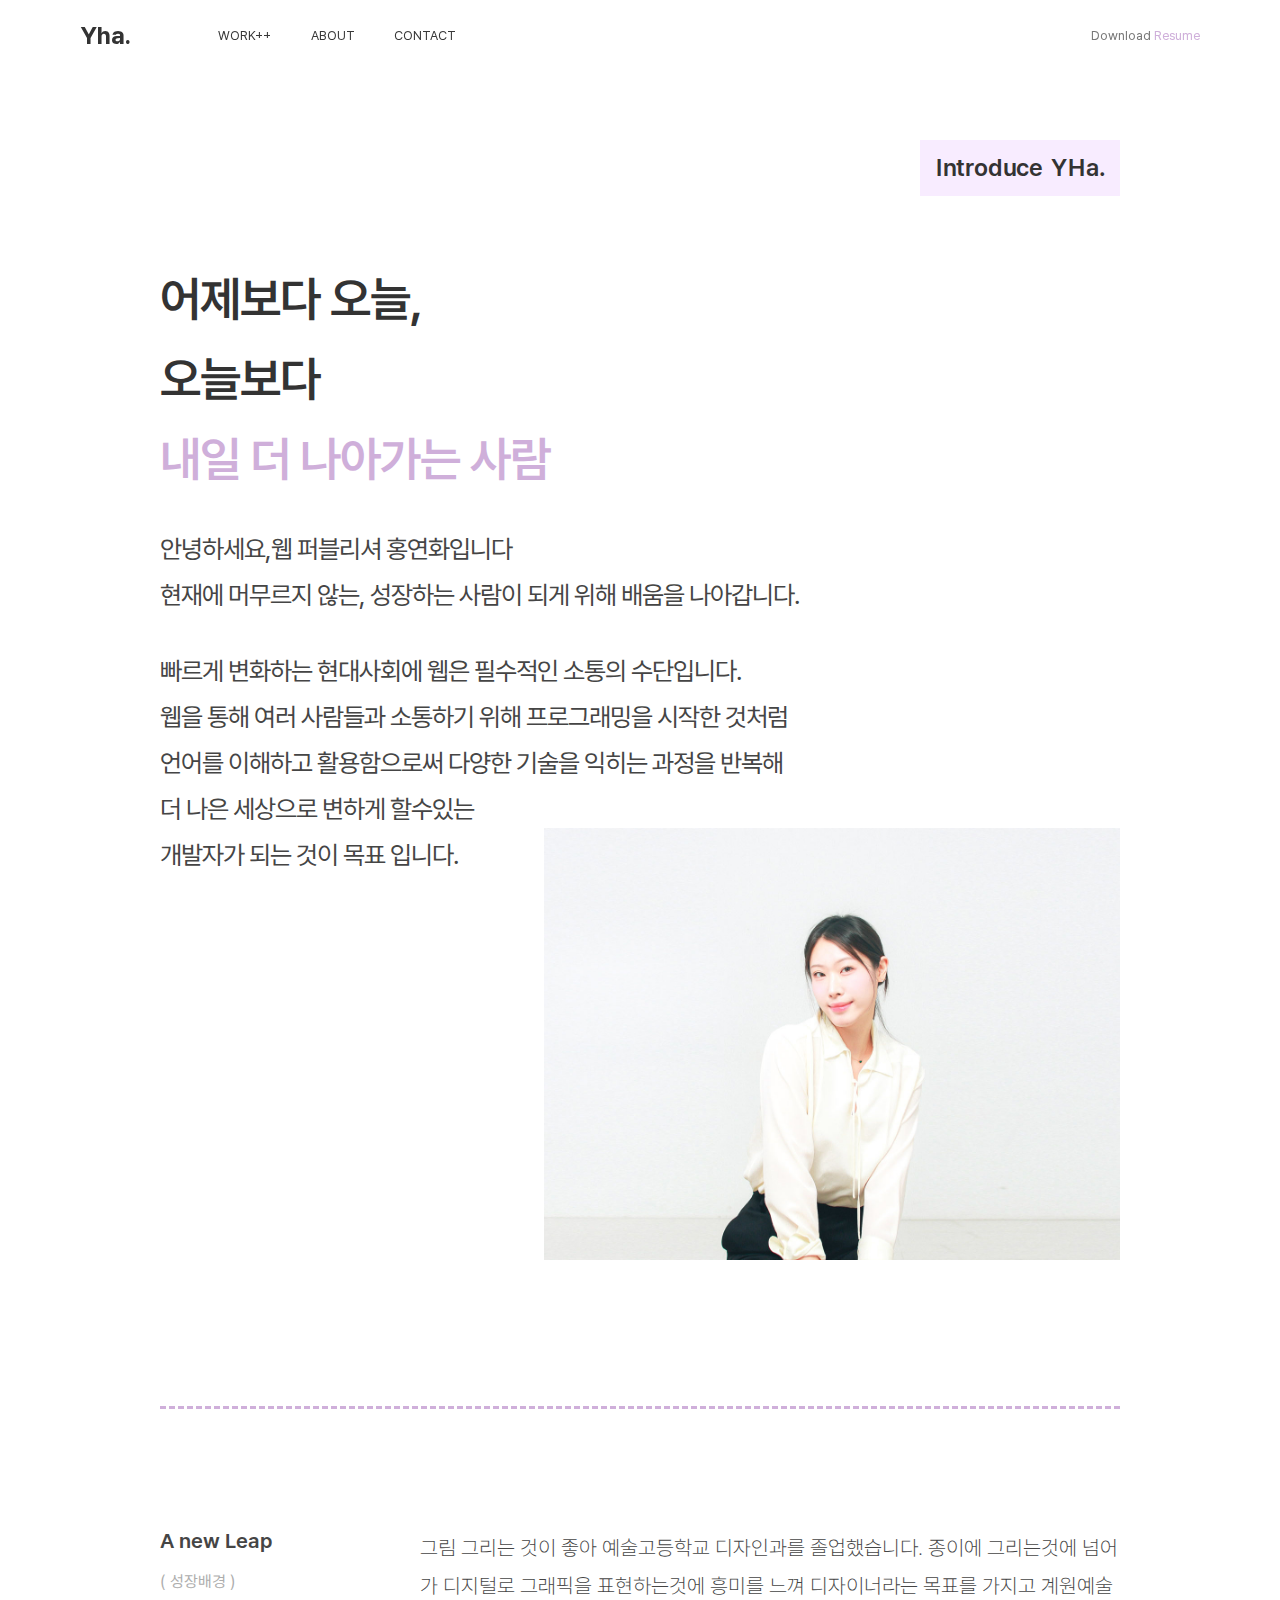
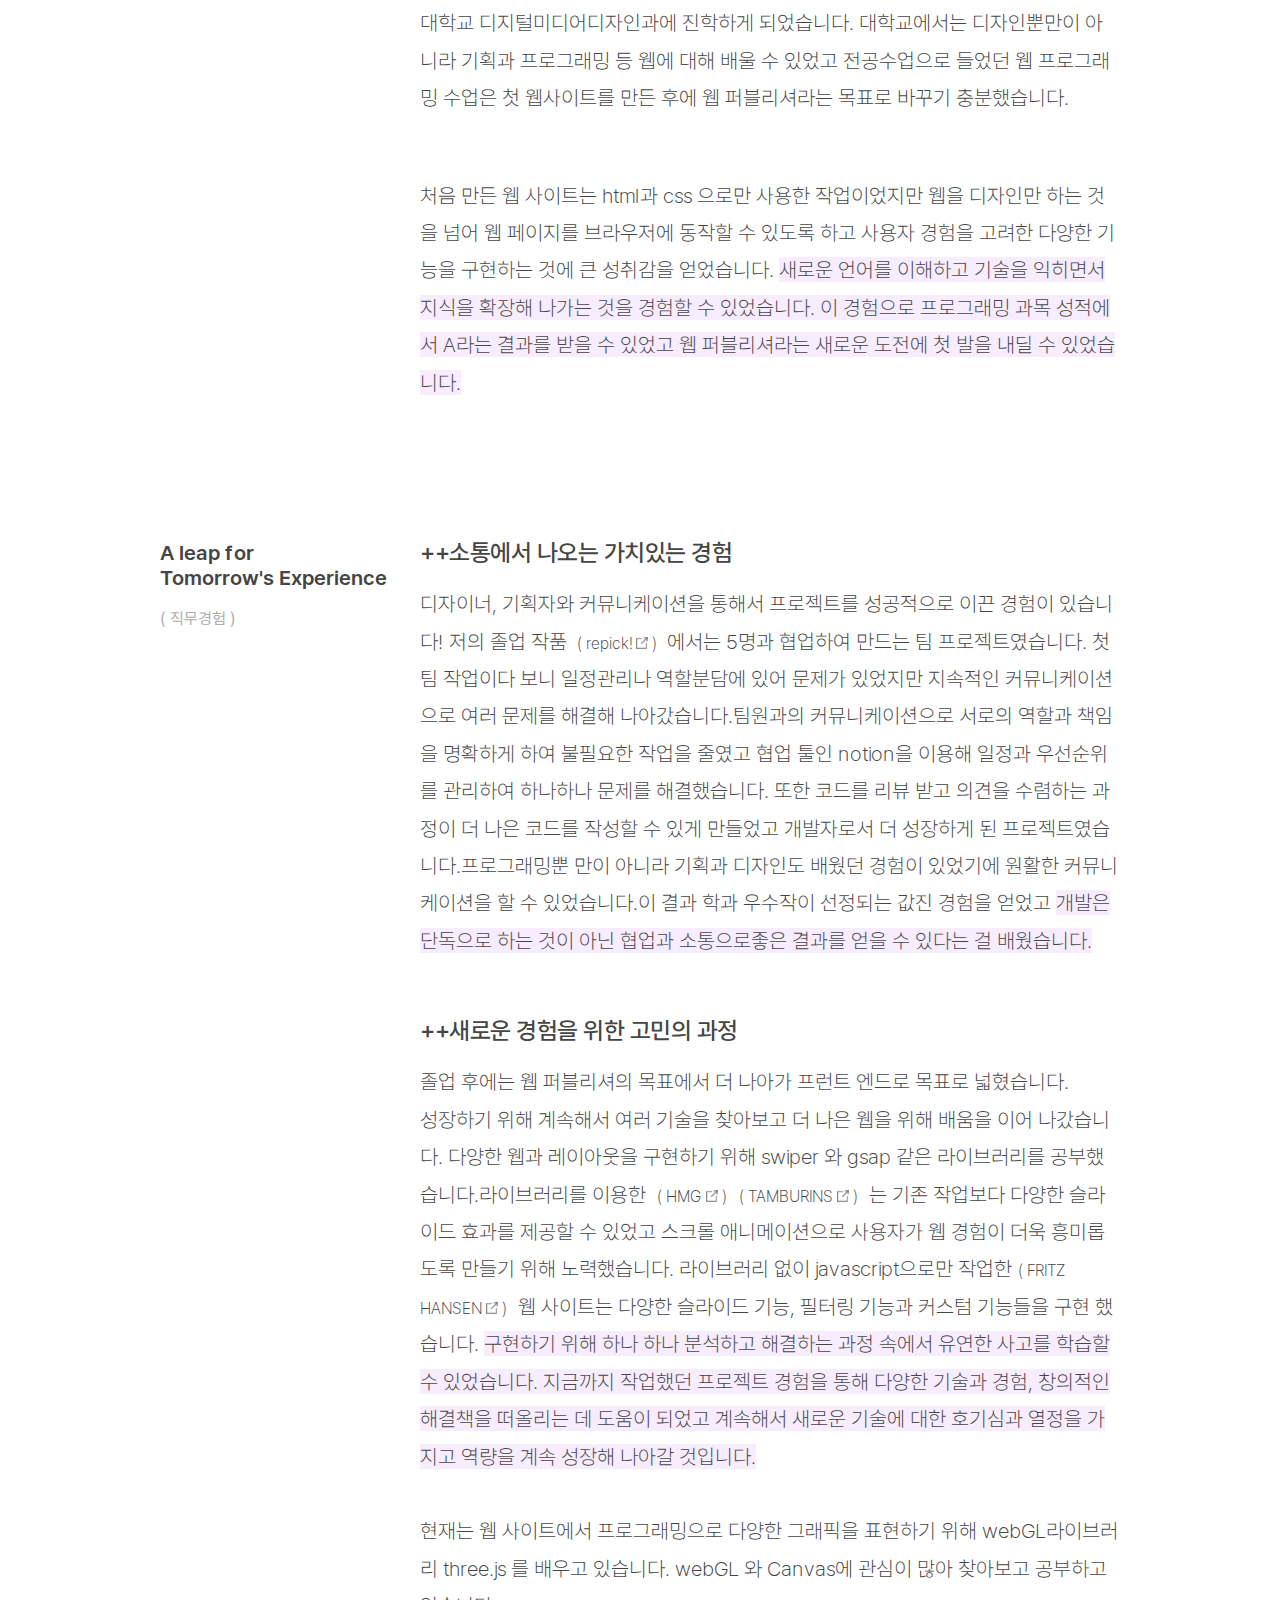
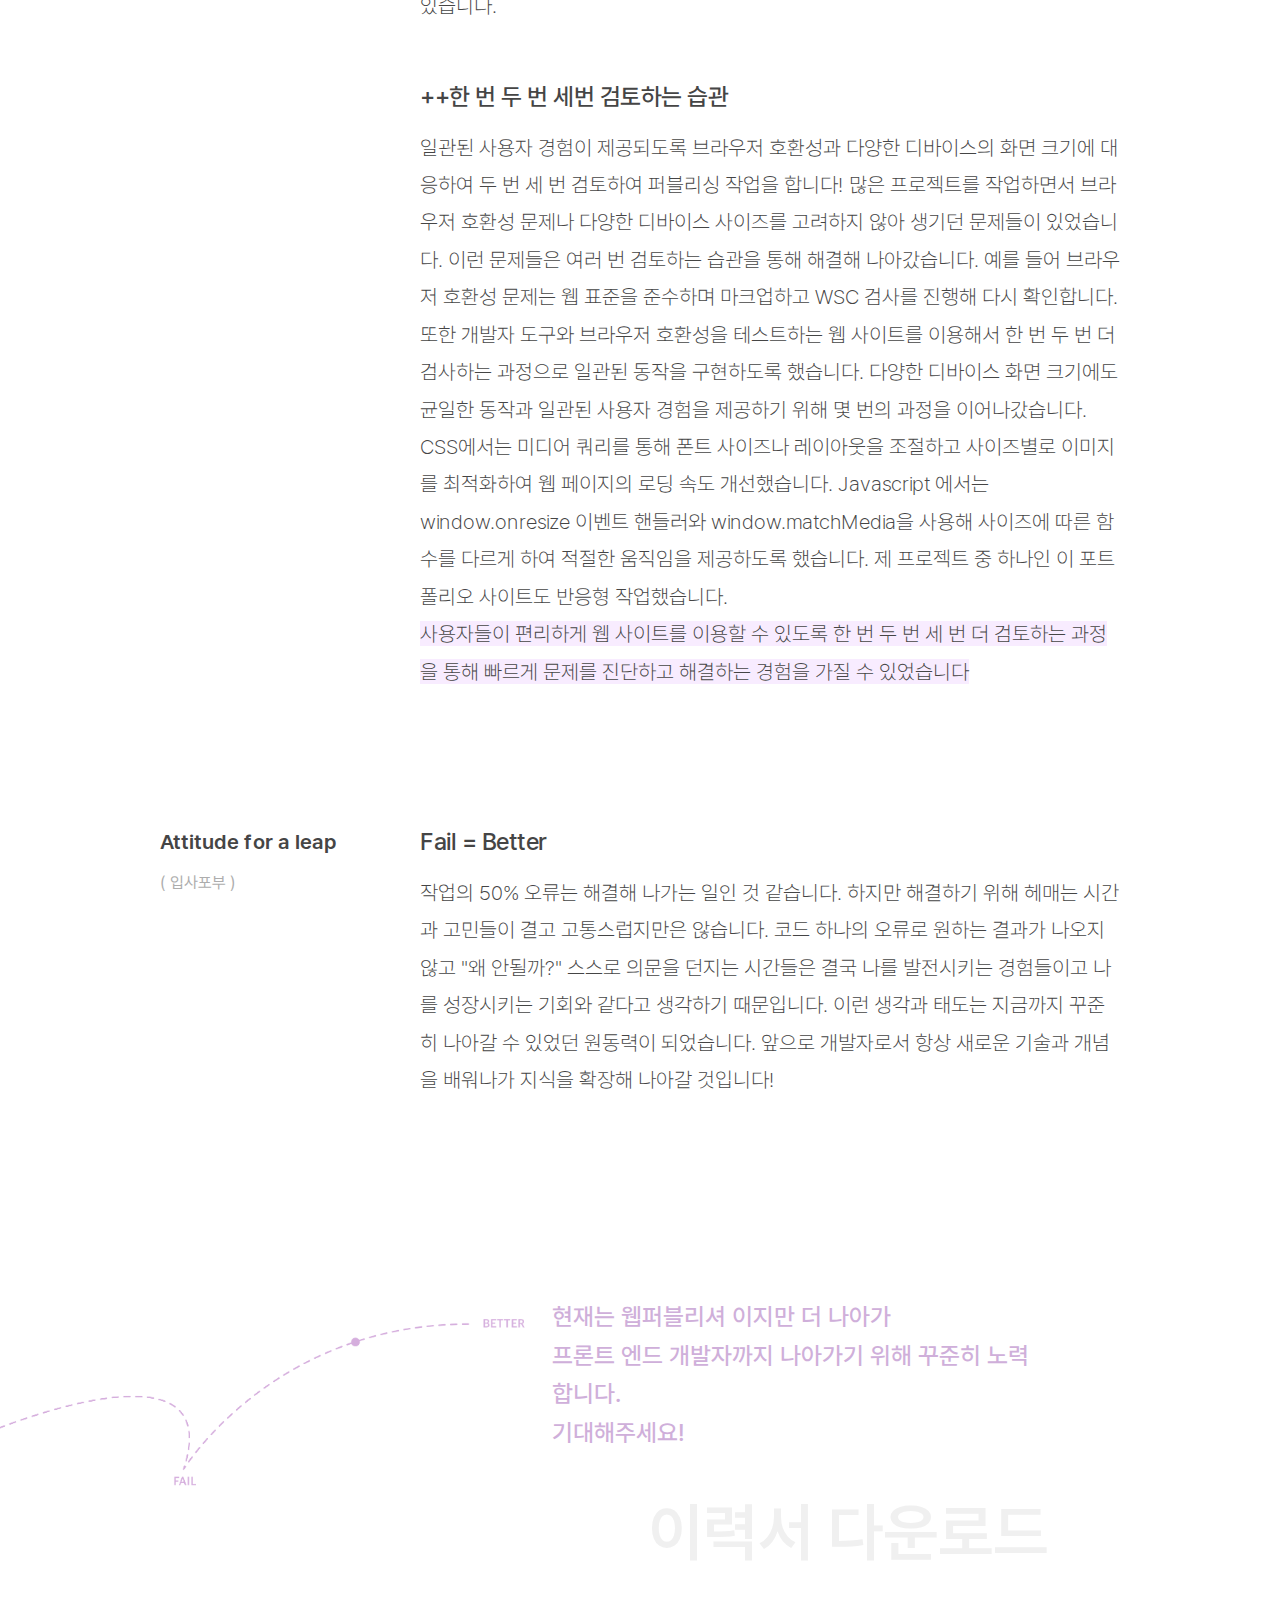
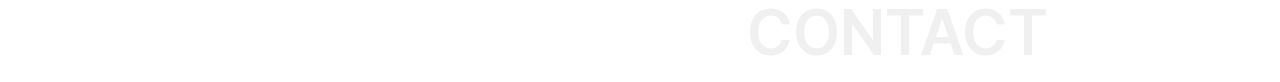
==== commit 2e493e37: "commit" ====
--- a/about.html
+++ b/about.html
@@ -46,7 +46,7 @@
 
                     </ul>
                     <div class="resume">
-                        <a href="./asset/img/resume.pdf" download class="resume_link">
+                        <a href="./asset/img/resume.pdf" download="홍연화_이력서" class="resume_link">
                             Download <span>Resume</span>
                         </a>
                     </div>
@@ -214,7 +214,7 @@
                     기대해주세요!
                 </p>
                 <div class="resume">
-                    <a href="./asset/img/홍연화_이력서_자기소개서.pdf" download class="download" >이력서 다운로드</a>
+                    <a href="./asset/img/resume.pdf" download="홍연화_이력서" class="resume_link">이력서 다운로드</a>
                     <a href="" class="contactLink">CONTACT</a>
                 </div>
             </div>
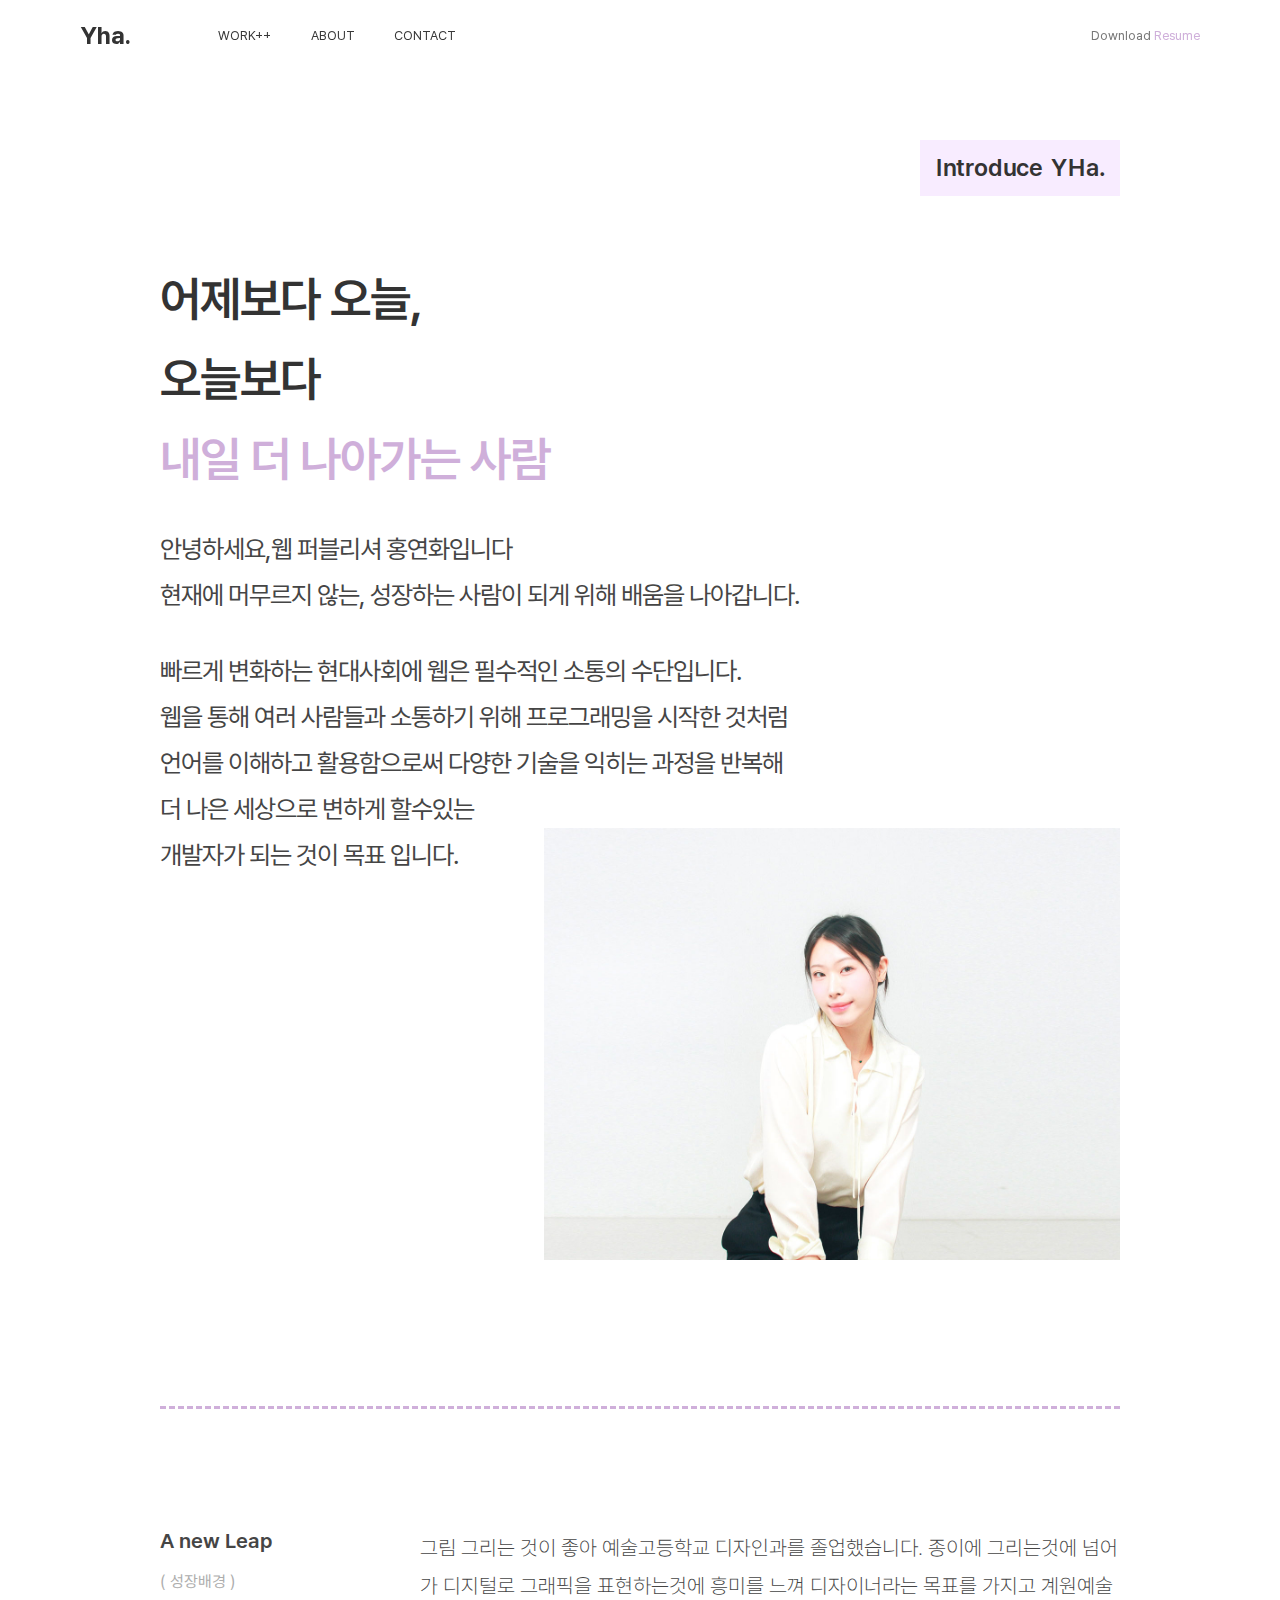
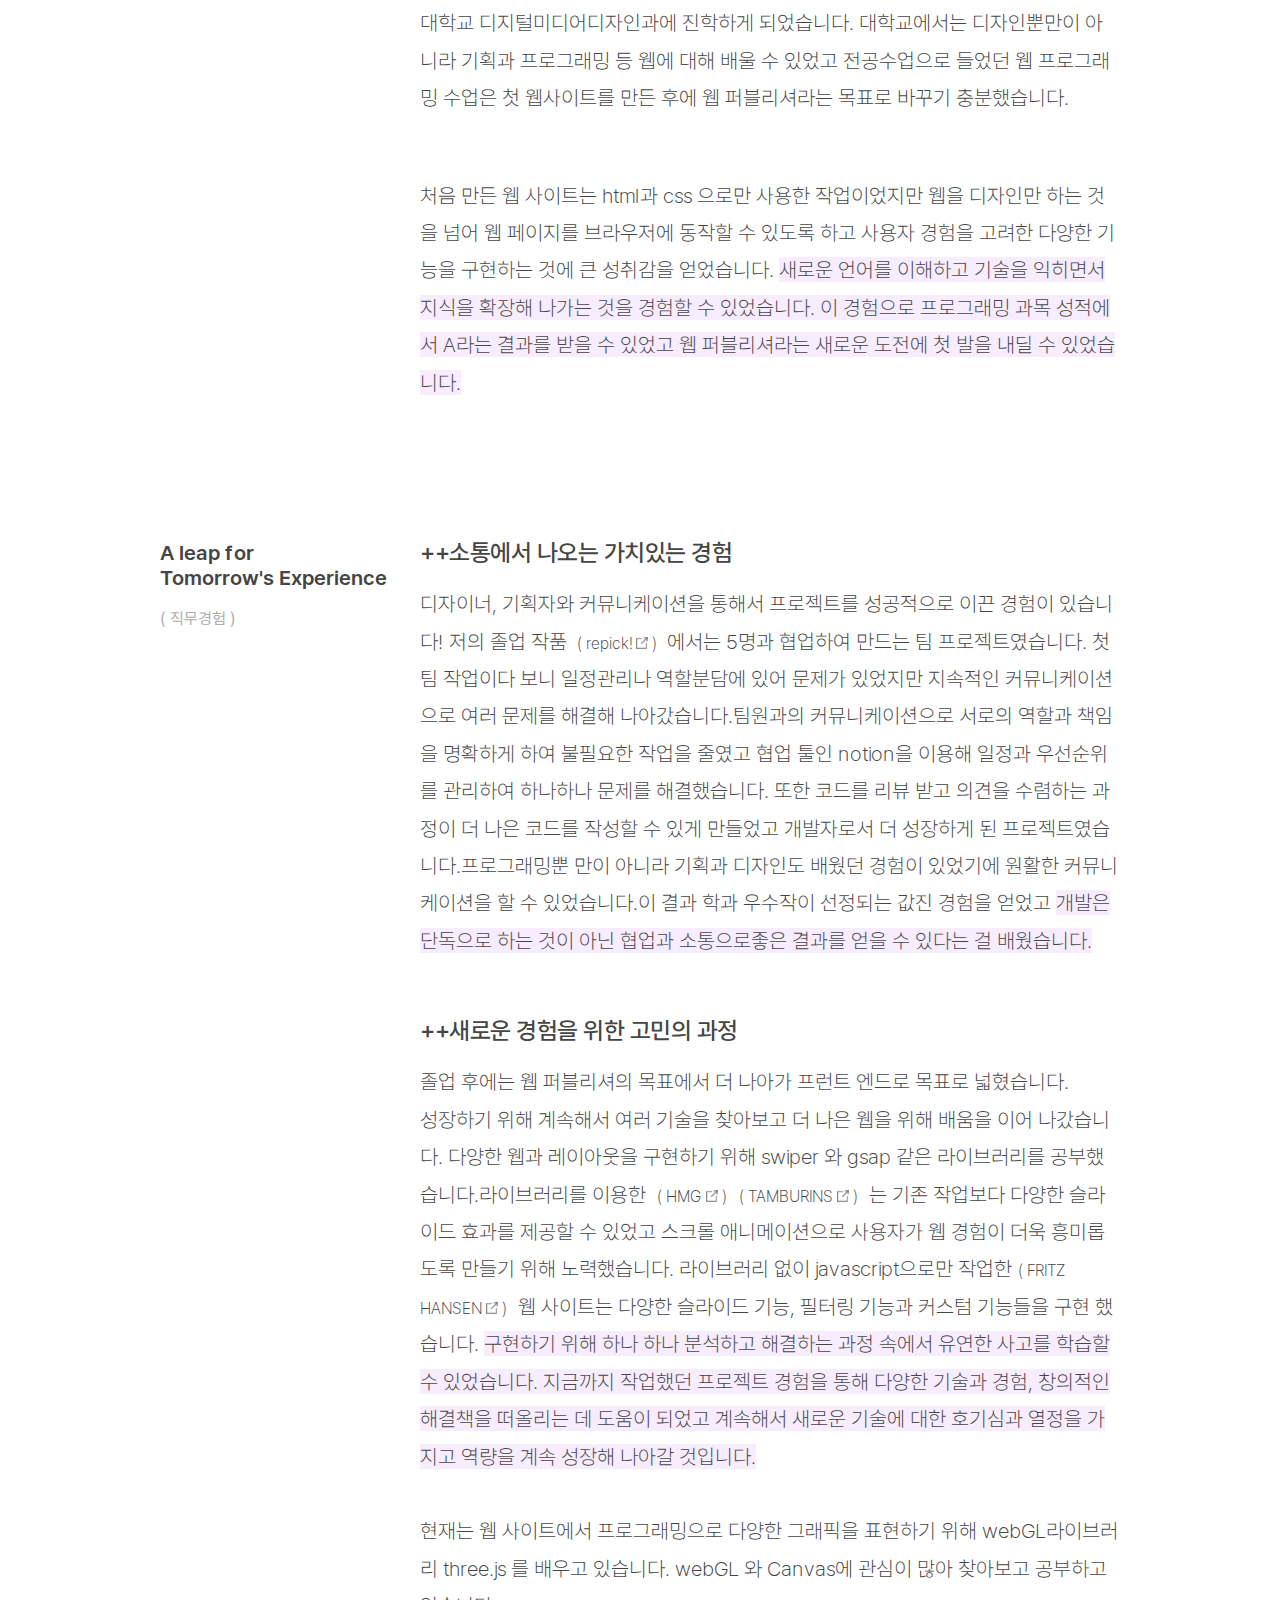
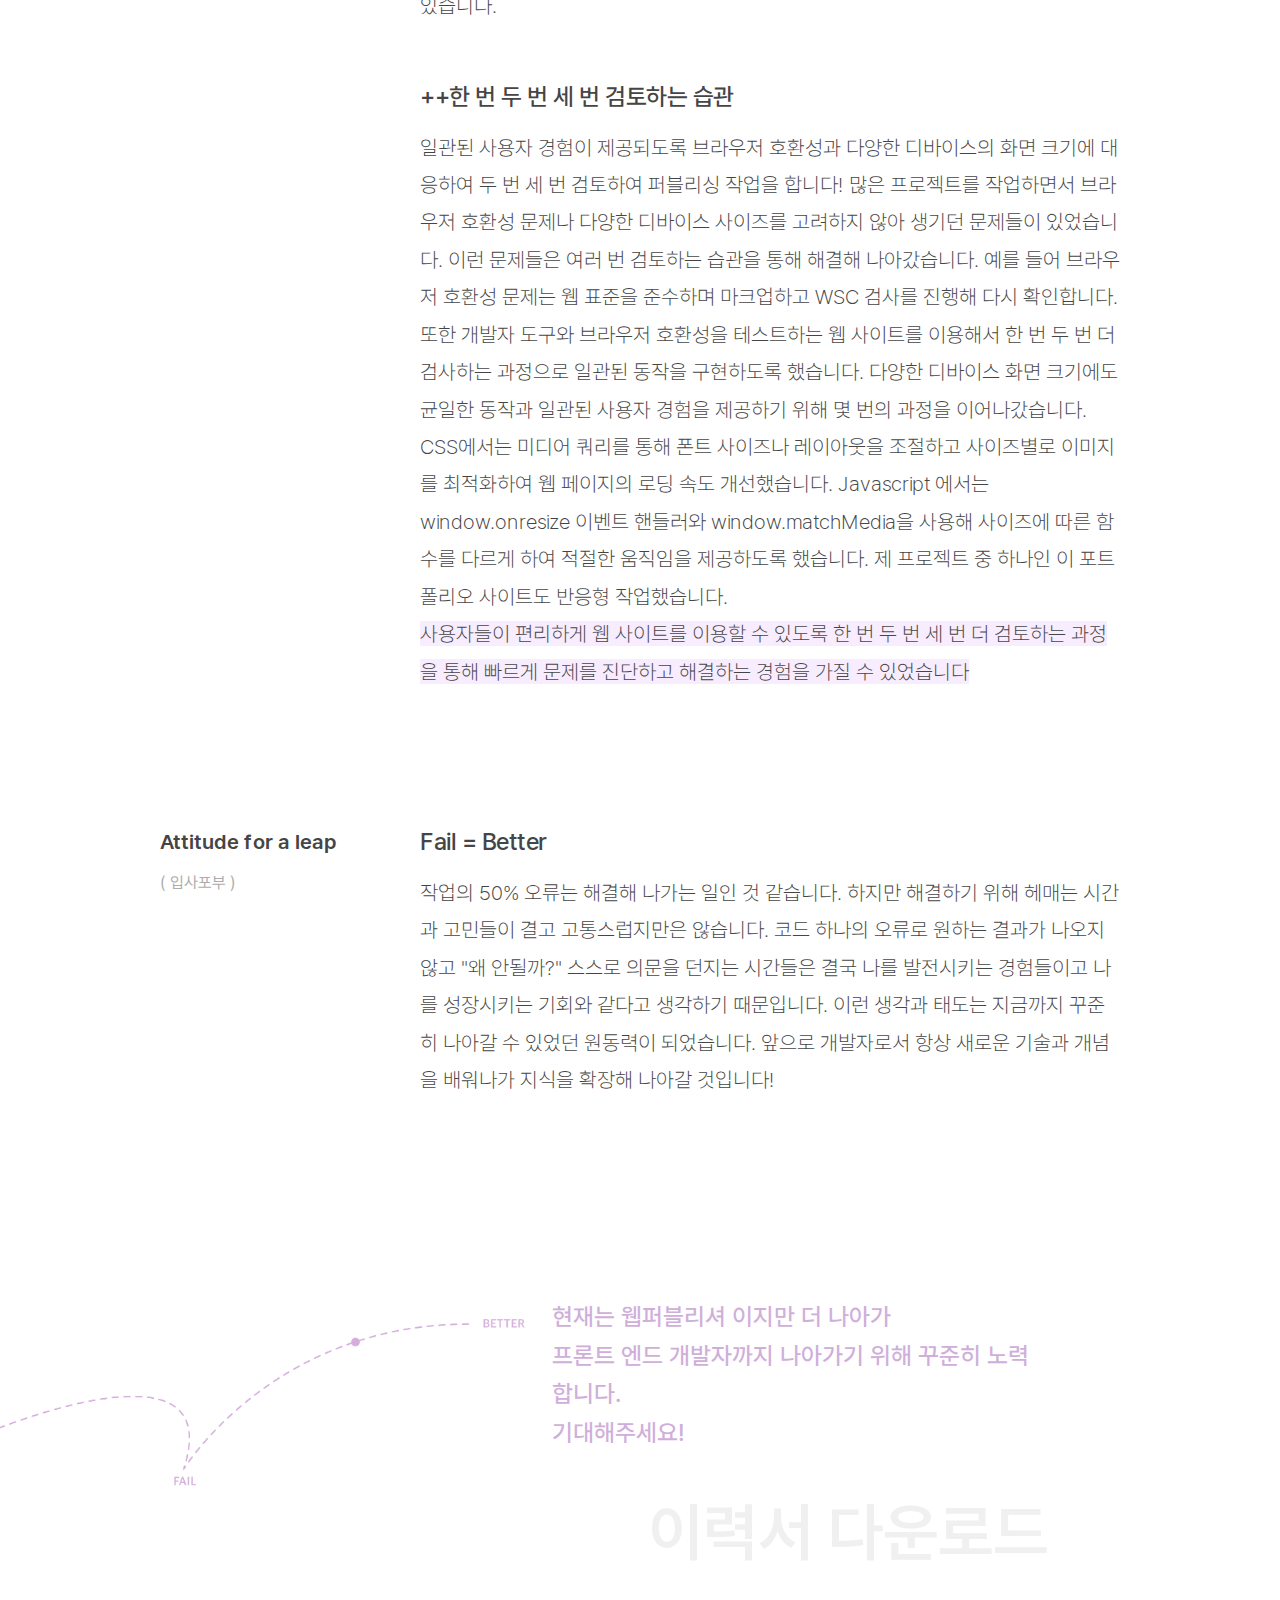
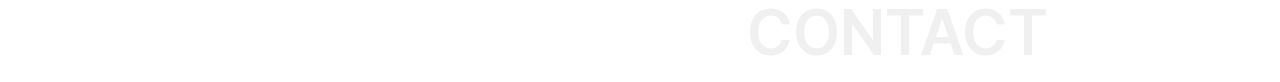
==== commit 732abed9: "commit" ====
--- a/about.html
+++ b/about.html
@@ -164,7 +164,7 @@
                                 </p>
                             </div>
                             <div class="explan_box">
-                                <strong class="tit"><span>++</span>한 번 두 번 세번 검토하는 습관</strong>
+                                <strong class="tit"><span>++</span>한 번 두 번 세 번 검토하는 습관</strong>
                                 <p class="explan">
                                     일관된 사용자 경험이 제공되도록 브라우저 호환성과 다양한 디바이스의 화면 크기에 대응하여
                                     두 번 세 번 검토하여 퍼블리싱 작업을 합니다! 많은 프로젝트를 작업하면서 브라우저 호환성 문제나
--- a/asset/css/style.css
+++ b/asset/css/style.css
@@ -148,8 +148,8 @@
   width: 100%;
   height: 0px;
   background-color: transparent;
-  -webkit-backdrop-filter: blur(3px);
-          backdrop-filter: blur(3px);
+  -webkit-backdrop-filter: blur(2px);
+          backdrop-filter: blur(2px);
   z-index: -1;
   transition: all 0.5s ease;
 }
@@ -677,7 +677,7 @@
   opacity: 0;
 }
 .sc_main .main_visual .intro .tag_wrap .publisher.load {
-  animation: loadAni 1s ease forwards;
+  animation: loadAni 0.8s ease forwards;
 }
 @keyframes loadAni {
   0% {
@@ -1860,8 +1860,9 @@
   transform: translate(-50%, -50%);
   width: 70%;
   border: 3px solid #ccc;
-  border-radius: 20px;
+  border-radius: 16px;
   box-shadow: 0 0 30px rgba(0, 0, 0, 0.3137254902);
+  background-color: #23241f;
   overflow: hidden;
 }
 @media (max-width: 1024px) {
@@ -1872,13 +1873,23 @@
 @media (max-width: 767px) {
   .work_page .code_wrap .code_box {
     width: calc(100% - 6.25vw);
-  }
-}
-.work_page .code_wrap .code_box img {
-  width: 100%;
-  height: 100%;
-  -o-object-fit: cover;
-     object-fit: cover;
+    border-radius: 10px;
+  }
+}
+.work_page .code_wrap .code_box pre {
+  width: 100%;
+  min-height: 500px;
+  max-height: 500px;
+  overflow: hidden;
+  overflow-y: scroll;
+  line-height: 1.6;
+  letter-spacing: 0.5px;
+}
+@media (max-width: 767px) {
+  .work_page .code_wrap .code_box pre {
+    min-height: 300px;
+    max-height: 300px;
+  }
 }
 .work_page .code_wrap .code_box .x_btn {
   position: absolute;
@@ -2704,7 +2715,8 @@
   display: flex;
   align-items: center;
   justify-content: space-between;
-  font-size: 1rem;
+  font-size: 0.8rem;
+  color: #ccc;
 }
 @media (max-width: 767px) {
   .contact_area .sc_career .footer_wrap {
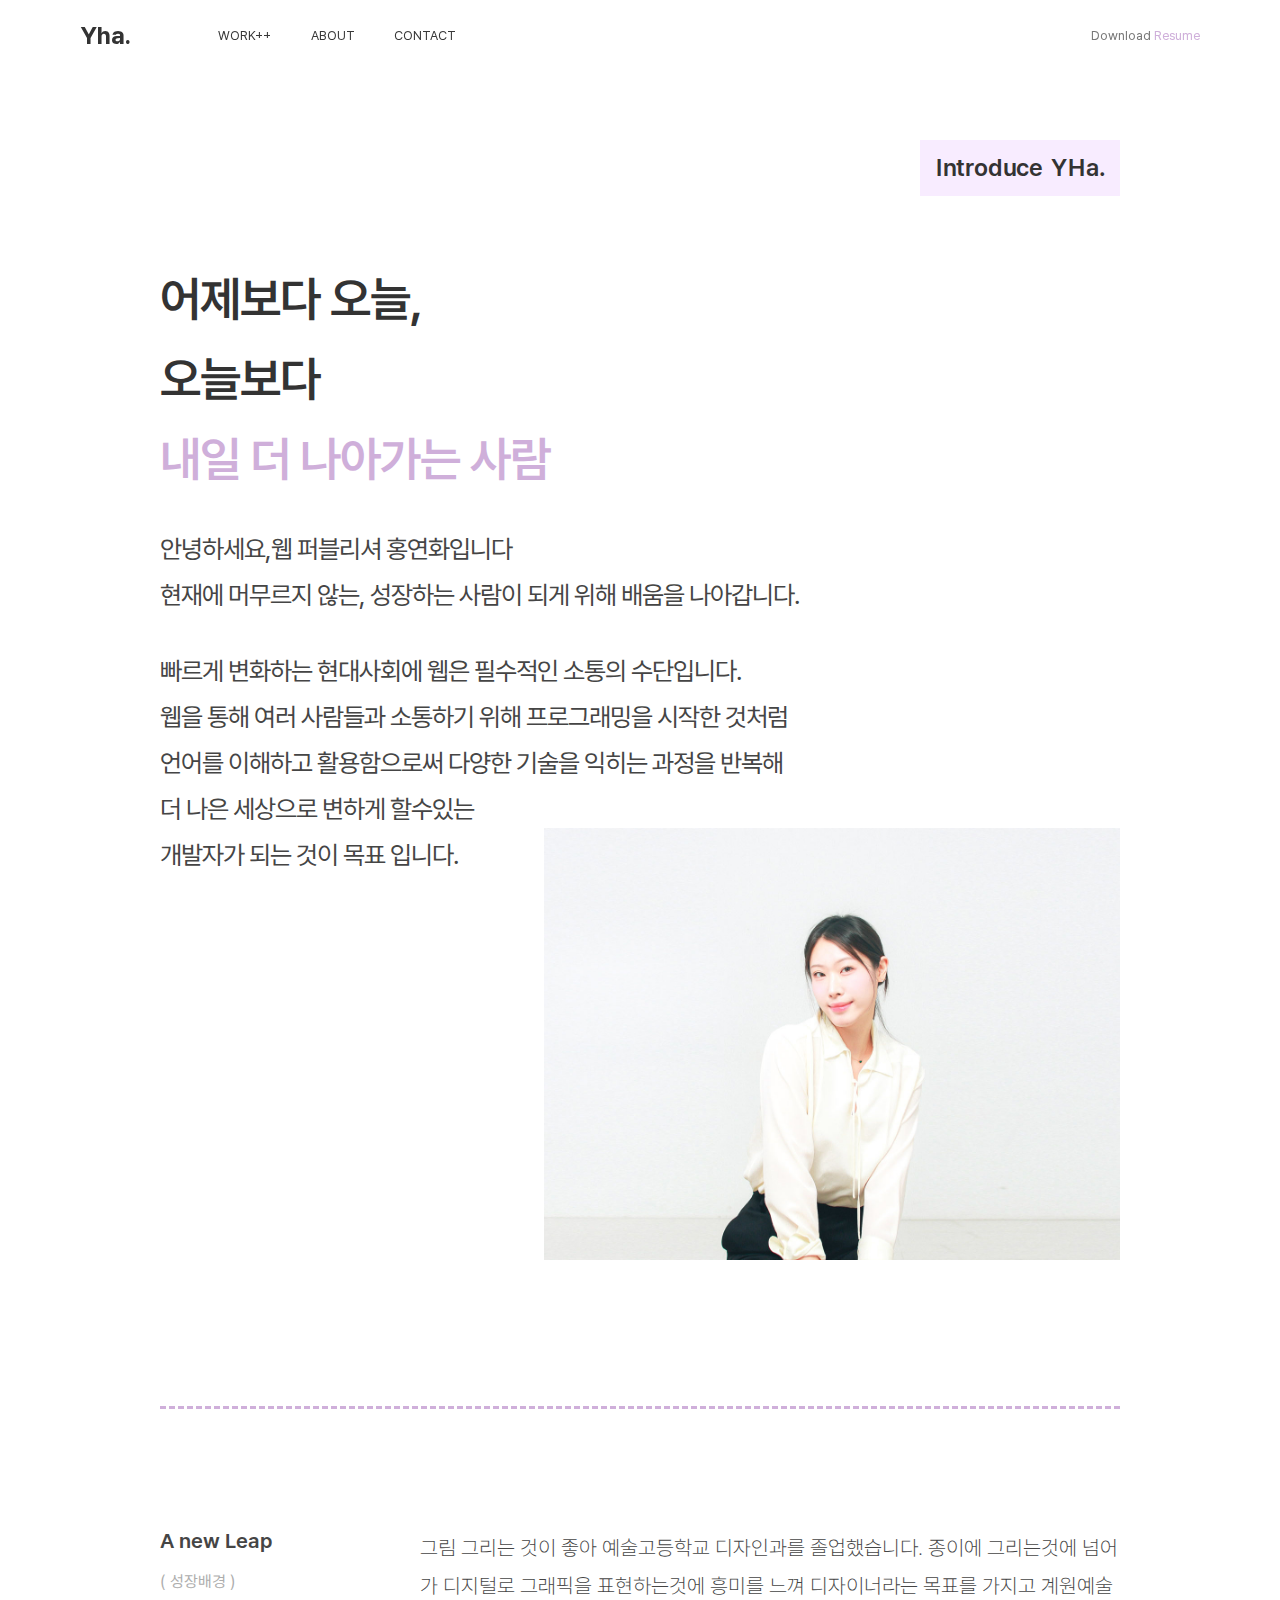
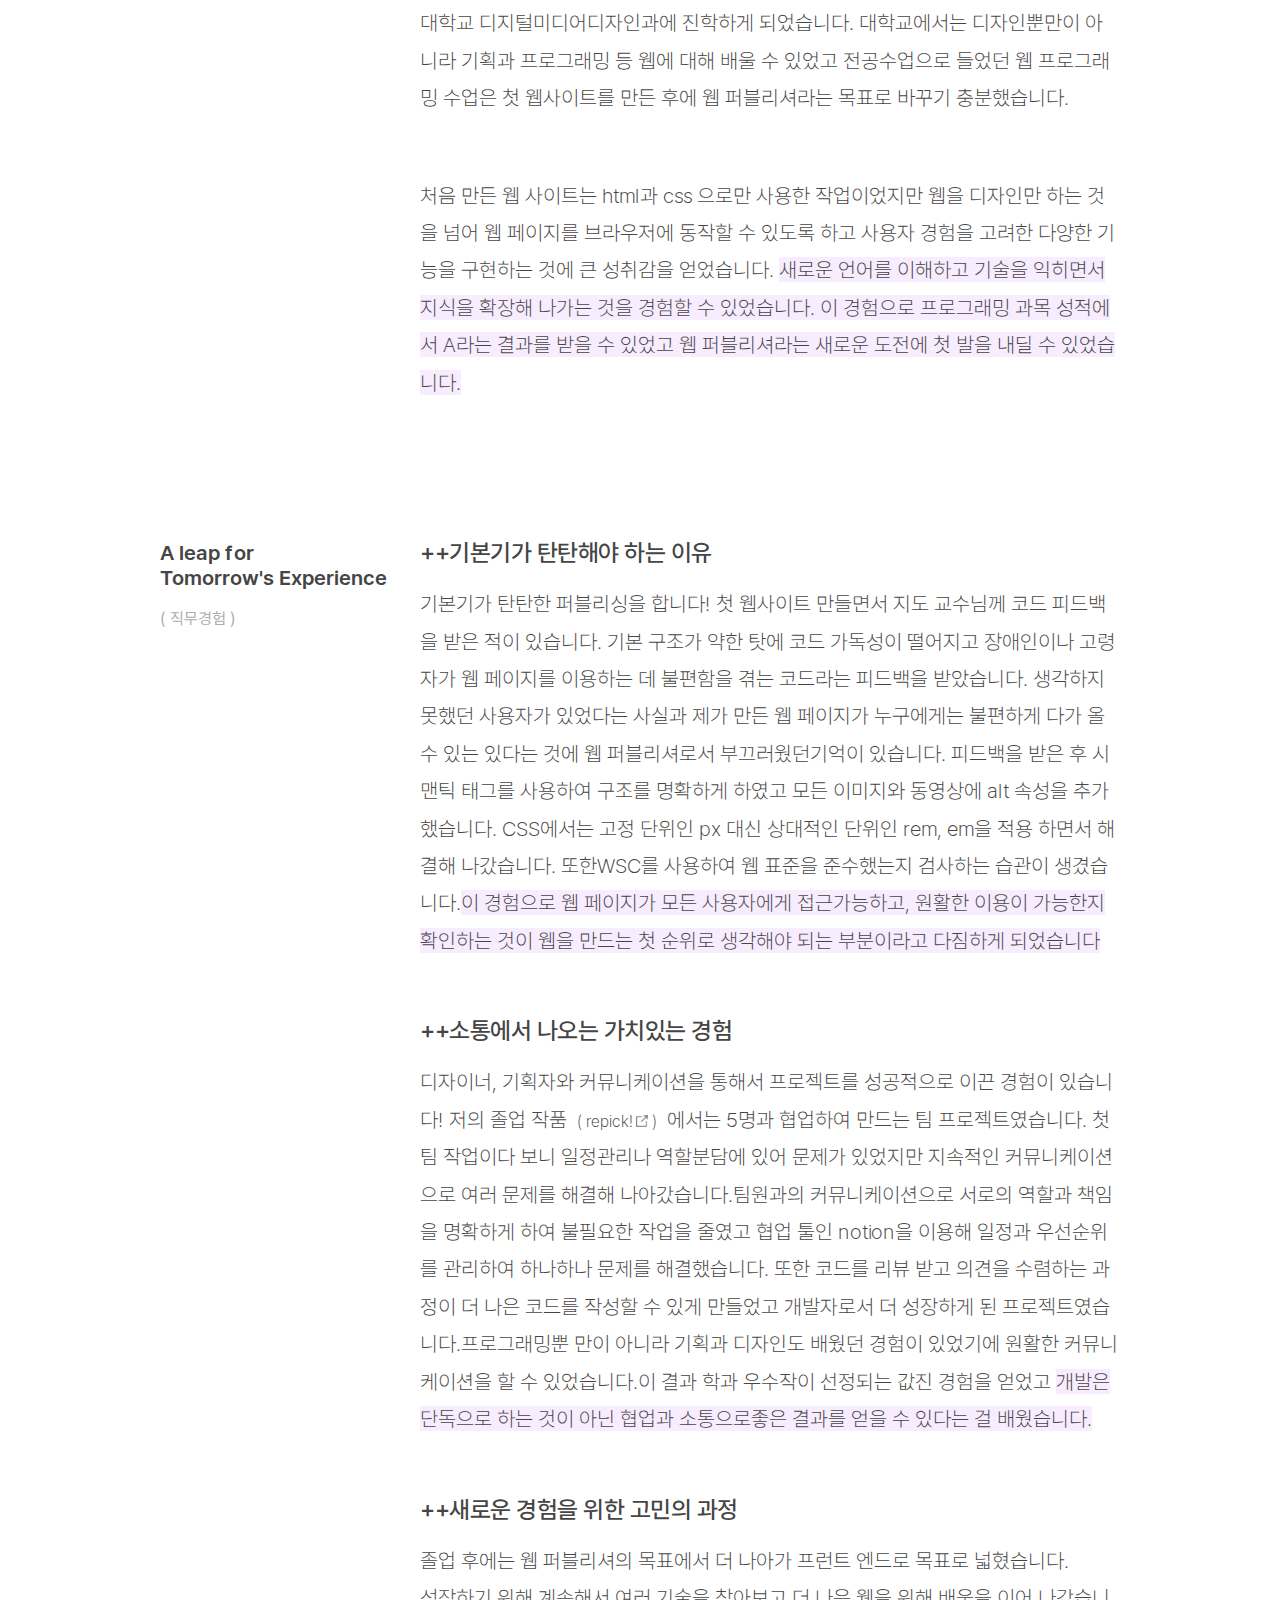
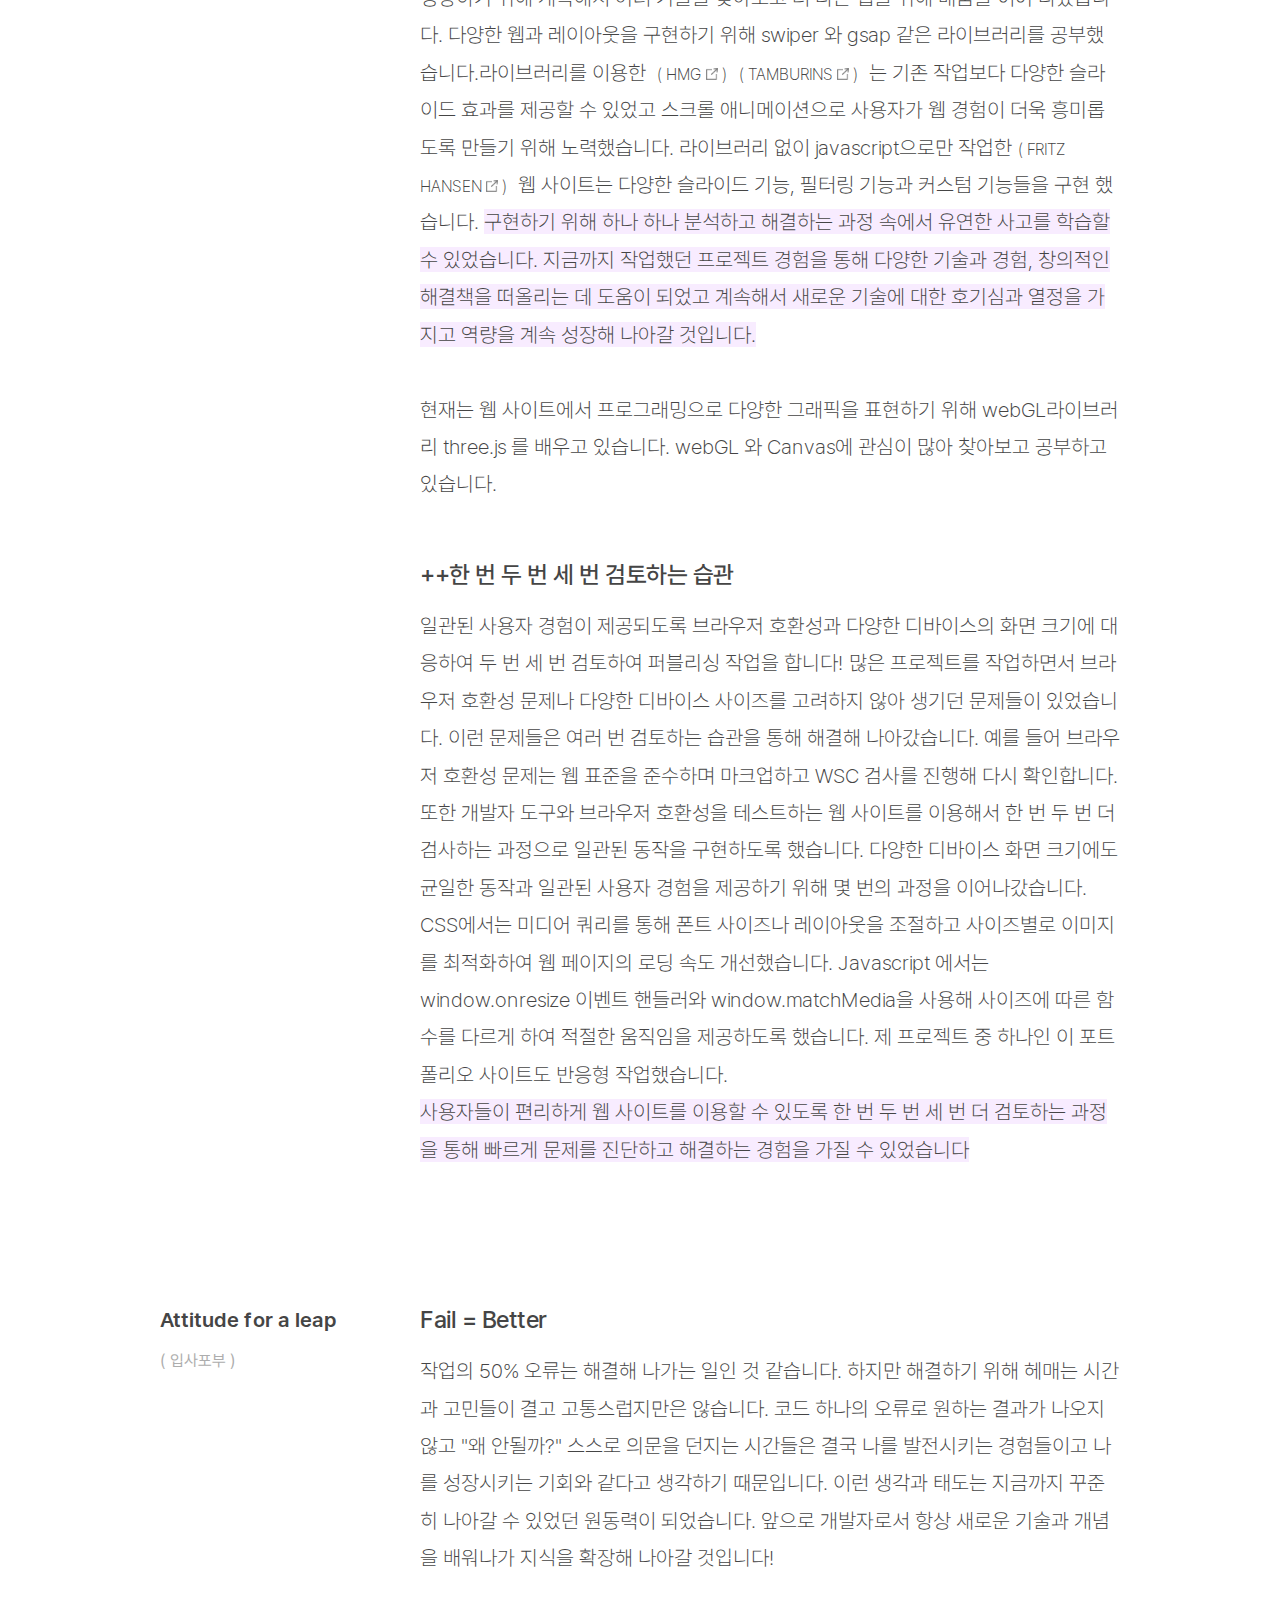
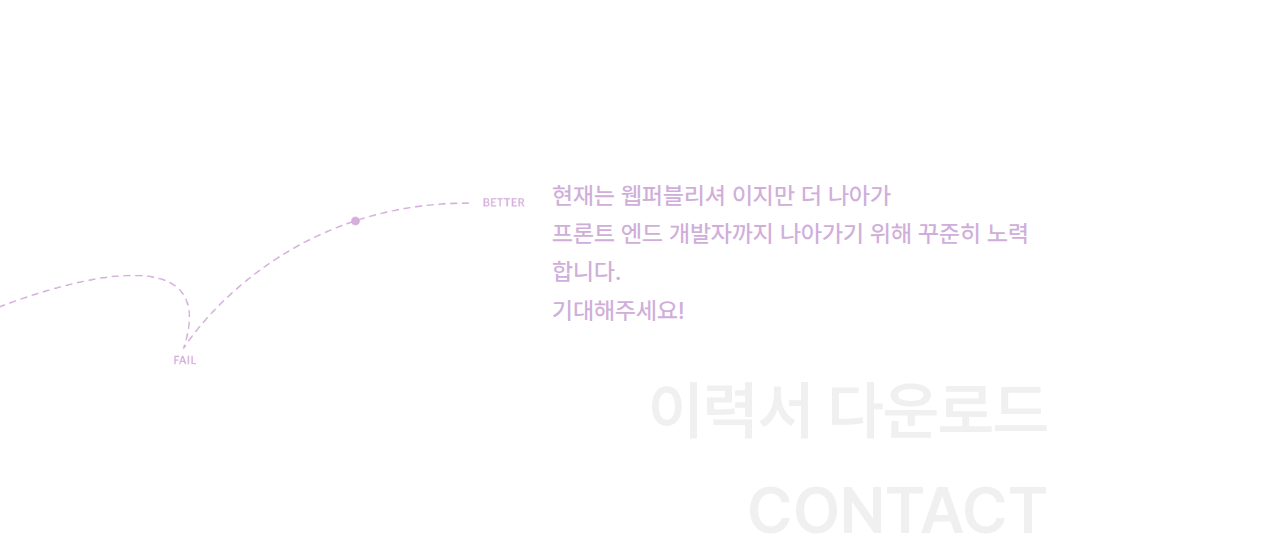
==== commit b61d777a: "commit" ====
--- a/about.html
+++ b/about.html
@@ -4,6 +4,8 @@
     <meta charset="UTF-8">
     <meta http-equiv="X-UA-Compatible" content="IE=edge">
     <meta name="viewport" content="width=device-width, initial-scale=1.0">
+    <meta name="description" content="웹 퍼블리셔 홍연화 포트폴리오 사이트. 방문해주시면 감사하겠습니다.">
+    <meta http-equiv="Cache-Control" content="no-cache">
     <title>YHa.portfoilo</title>
     <link rel="stylesheet" href="./asset/css/style.css">
     <link href="https://fonts.googleapis.com/css2?family=DM+Sans:wght@400;700&family=Oswald:wght@500&display=swap" rel="stylesheet">
@@ -52,10 +54,7 @@
                     </div>
                 </div>
                 <div class="m_btn">
-                    <a href="">
-                        <i></i>
-                        <i></i>
-                    </a>
+                    <a href="https://yhearth.github.io/YHa/"><i></i><i></i></a>
                 </div>
             </nav>
         </div>
@@ -125,6 +124,20 @@
                         </div>
                         <div class="explan_wrap">
                             <div class="explan_box">
+                                <strong class="tit"><span>++</span>기본기가 탄탄해야 하는 이유</strong>
+                                <p class="explan">
+                                    기본기가 탄탄한 퍼블리싱을 합니다!
+                                    첫 웹사이트 만들면서 지도 교수님께 코드 피드백을 받은 적이 있습니다. 기본 구조가 약한 탓에 코드 가독성이 떨어지고 
+                                    장애인이나 고령자가 웹 페이지를 이용하는 데 불편함을 겪는 코드라는 피드백을 받았습니다. 생각하지 못했던 사용자가 
+                                    있었다는 사실과 제가 만든 웹 페이지가 누구에게는 불편하게 다가 올 수 있는 있다는 것에 웹 퍼블리셔로서 부끄러웠던기억이 
+                                    있습니다. 피드백을 받은 후 시맨틱 태그를 사용하여 구조를 명확하게 하였고 모든 이미지와 동영상에 alt 속성을
+                                    추가했습니다. CSS에서는 고정 단위인 px 대신 상대적인 단위인 rem, em을 적용 하면서 해결해 나갔습니다. 
+                                    또한WSC를 사용하여 웹 표준을 준수했는지 검사하는 습관이 생겼습니다.<span class="bold">이 경험으로 웹 페이지가 
+                                    모든 사용자에게 접근가능하고, 원활한 이용이 가능한지 확인하는 것이 웹을 만드는 첫 순위로 생각해야 되는 부분이라고 다짐하게 되었습니다</span>
+                                </p>
+                                
+                            </div>
+                            <div class="explan_box">
                                 <strong class="tit"><span>++</span>소통에서 나오는 가치있는 경험</strong>
                                 <p class="explan">
                                     디자이너, 기획자와 커뮤니케이션을 통해서 프로젝트를 성공적으로 이끈 경험이 있습니다!
@@ -221,7 +234,7 @@
             
         </div>
     </main>
- 
+    <footer></footer>
     <script src="./asset/js/common.js"></script>
     <script src="./asset/js/about.js"></script>
 </body>
--- a/asset/css/style.css
+++ b/asset/css/style.css
@@ -342,12 +342,12 @@
 .sc_main {
   position: relative;
   width: 100%;
-  height: calc(100vh - 160px);
-  margin: 80px 0;
+  height: calc(100vh - 80px);
+  margin-top: 80px;
   overflow: hidden;
 }
 .sc_main .main_visual {
-  padding: 80px 0;
+  padding: 6.25vw 0;
   box-sizing: border-box;
   display: flex;
   flex-direction: column;
@@ -379,7 +379,7 @@
   color: var(--pointColor);
 }
 .sc_main .main_visual .title {
-  margin: 120px 0 30px 0;
+  margin: 30px 0;
   cursor: pointer;
 }
 @media (max-width: 1440px) {
@@ -749,21 +749,21 @@
     font-size: 2.4rem;
   }
 }
-.sc_main .main_visual .link_work {
+.sc_main .link_work {
   position: fixed;
   left: 50%;
   transform: translateX(-50%);
-  bottom: 80px;
-}
-@media (max-width: 767px) {
-  .sc_main .main_visual .link_work {
+  bottom: 30px;
+}
+@media (max-width: 767px) {
+  .sc_main .link_work {
     left: 0;
     transform: translateX(0);
     left: 6.25vw;
     bottom: 6.25vw;
   }
 }
-.sc_main .main_visual .link_work .link_wrap {
+.sc_main .link_work .link_wrap {
   position: relative;
   display: flex;
   align-items: center;
@@ -776,11 +776,11 @@
   color: #454545;
 }
 @media (max-width: 767px) {
-  .sc_main .main_visual .link_work .link_wrap {
+  .sc_main .link_work .link_wrap {
     font-size: 1.2rem;
   }
 }
-.sc_main .main_visual .link_work .link_wrap .link_box {
+.sc_main .link_work .link_wrap .link_box {
   position: relative;
   width: 0;
   height: 26px;
@@ -788,14 +788,14 @@
   overflow: hidden;
 }
 @media (max-width: 767px) {
-  .sc_main .main_visual .link_work .link_wrap .link_box {
+  .sc_main .link_work .link_wrap .link_box {
     opacity: 1;
     width: auto;
     height: auto;
     margin-right: 10px;
   }
 }
-.sc_main .main_visual .link_work .link_wrap .link_box strong {
+.sc_main .link_work .link_wrap .link_box strong {
   position: absolute;
   top: 0;
   left: 0;
@@ -804,7 +804,7 @@
   overflow: hidden;
 }
 @media (max-width: 767px) {
-  .sc_main .main_visual .link_work .link_wrap .link_box strong {
+  .sc_main .link_work .link_wrap .link_box strong {
     position: relative;
   }
 }
@@ -833,7 +833,7 @@
 .sc_work {
   position: relative;
   width: 100%;
-  height: 2492px;
+  height: calc(100vw + 572px);
 }
 @media (max-width: 1440px) {
   .sc_work {
@@ -852,10 +852,10 @@
 }
 .sc_work .horison_wrap {
   position: fixed;
-  top: 0;
+  bottom: 0;
   left: 0;
-  width: 2492px;
-  height: 100vh;
+  width: calc(100vw + 572px);
+  height: 100%;
   display: flex;
 }
 @media (max-width: 1440px) {
@@ -872,6 +872,8 @@
   .sc_work .horison_wrap {
     width: 1100px;
     align-items: end;
+    top: 0;
+    left: 0;
   }
 }
 .sc_work .horison_wrap .work_web {
@@ -915,7 +917,7 @@
   overflow: hidden;
 }
 .sc_work .horison_wrap .work_web .txt_wrap.on {
-  height: 32%;
+  height: 35%;
   transition: all 0.5s ease;
 }
 @media (max-width: 767px) {
@@ -998,7 +1000,7 @@
 }
 .sc_work .horison_wrap .work_link {
   position: relative;
-  width: 384px;
+  width: 20vw;
   height: 100%;
   display: flex;
   align-items: end;
@@ -1029,32 +1031,10 @@
   flex-direction: column;
   justify-content: end;
 }
-.sc_work .horison_wrap .work_link .work_group .num_wrap {
-  padding: 0 0.5vw;
-  box-sizing: border-box;
-  margin-bottom: 60px;
-}
-@media (max-width: 767px) {
-  .sc_work .horison_wrap .work_link .work_group .num_wrap {
-    display: none;
-  }
-}
-.sc_work .horison_wrap .work_link .work_group .num_wrap span {
-  font-family: "Oswald", sans-serif;
-  font-size: 2rem;
-  letter-spacing: -1px;
-  color: var(--pointColor);
-  display: inline-block;
-  transform-origin: bottom;
-  opacity: 0;
-  visibility: hidden;
-  font-weight: 500;
-  transform: rotate(90deg);
-}
 .sc_work .horison_wrap .work_link .work_group .txt_wrap {
   position: relative;
   width: 100%;
-  min-height: 280px;
+  min-height: 300px;
   padding: 0px 0.5vw;
   box-sizing: border-box;
   opacity: 0;
@@ -1150,7 +1130,6 @@
   }
 }
 .sc_work .horison_wrap .work_link .work_group .img_wrap img {
-  display: block;
   position: absolute;
   top: 0;
   left: 0;
@@ -1353,6 +1332,7 @@
   font-size: 1.5rem;
   font-weight: 600;
   line-height: 1.5;
+  margin-bottom: 10px;
 }
 @media (max-width: 1024px) {
   .work_page .work_wrap .work_content .info_group .info_wrap .title .tit {
@@ -1368,8 +1348,9 @@
   display: flex;
   align-items: center;
   font-size: 0.9rem;
-  color: #666;
-  font-weight: 300;
+  color: #008cff;
+  font-weight: 500;
+  line-height: 1.8;
 }
 @media (max-width: 1024px) {
   .work_page .work_wrap .work_content .info_group .info_wrap .title .link {
@@ -1379,19 +1360,16 @@
 @media (max-width: 767px) {
   .work_page .work_wrap .work_content .info_group .info_wrap .title .link {
     font-size: 1rem;
-    color: #008cff;
   }
 }
 .work_page .work_wrap .work_content .info_group .info_wrap .title .link a {
   display: block;
 }
-.work_page .work_wrap .work_content .info_group .info_wrap .title .link a > img {
-  width: 28px;
+.work_page .work_wrap .work_content .info_group .info_wrap .title .link img {
+  width: 18px;
   -o-object-fit: contain;
      object-fit: contain;
-  padding: 8px;
-  box-sizing: border-box;
-  filter: opacity(0.5) drop-shadow(0 0 0 #008cff);
+  margin-right: 12px;
 }
 .work_page .work_wrap .work_content .info_group .info_wrap .date {
   font-size: 1rem;
@@ -1663,7 +1641,7 @@
 }
 @media (max-width: 767px) {
   .work_page .fritz_area .work_intro {
-    background: url(../img/mobile/fritz_intro_m.jpg) no-repeat center center/cover;
+    background: url(../img/mobile/Fritze-intro_m.webp) no-repeat center center/cover;
   }
 }
 @media (max-width: 767px) {
@@ -1675,28 +1653,28 @@
     height: 280px;
   }
 }
-.work_page .tanburins_area .work_intro {
+.work_page .tamburins_area .work_intro {
   background: url(../img/tamburins_intro.jpg) no-repeat center center/cover;
   background-attachment: fixed;
   background-position: center;
 }
 @media (max-width: 767px) {
-  .work_page .tanburins_area .work_intro {
-    background: url(../img/mobile/tamburins_intro_m.jpg) no-repeat center center/cover;
-  }
-}
-.work_page .tanburins_area .work_intro .txt_wrap {
+  .work_page .tamburins_area .work_intro {
+    background: url(../img/mobile/tamburins_intro_m.webp) no-repeat center center/cover;
+  }
+}
+.work_page .tamburins_area .work_intro .txt_wrap {
   color: #fff;
 }
-.work_page .tanburins_area .work_intro .txt_wrap .skill li {
+.work_page .tamburins_area .work_intro .txt_wrap .skill li {
   color: #fff;
 }
 @media (max-width: 767px) {
-  .work_page .tanburins_area .info_group .desc {
+  .work_page .tamburins_area .info_group .desc {
     height: 0;
     transition: all 0.5s ease;
   }
-  .work_page .tanburins_area .info_group .desc.on {
+  .work_page .tamburins_area .info_group .desc.on {
     height: 210px;
   }
 }
@@ -1707,7 +1685,7 @@
 }
 @media (max-width: 767px) {
   .work_page .spotfy_area .work_intro {
-    background: url(../img/mobile/spotfy_intro_m.jpg) no-repeat center center/cover;
+    background: url(../img/mobile/spotfy_intro_m.webp) no-repeat center center/cover;
   }
 }
 .work_page .spotfy_area .work_intro .txt_wrap {
@@ -1742,7 +1720,7 @@
 }
 @media (max-width: 767px) {
   .work_page .hmg_area .work_intro {
-    background: url(../img/mobile/hmg_intro_m.jpg) no-repeat center center/cover;
+    background: url(../img/mobile/hmg_intro_m.webp) no-repeat center center/cover;
   }
 }
 .work_page .hmg_area .work_intro .txt_wrap {
@@ -1775,7 +1753,7 @@
 }
 @media (max-width: 767px) {
   .work_page .repick_area .work_intro {
-    background: url(../img/mobile/repick_intro_m.jpg) no-repeat center center/cover;
+    background: url(../img/mobile/repick_intro_m.webp) no-repeat center center/cover;
   }
 }
 .work_page .repick_area .work_intro .txt_wrap {
